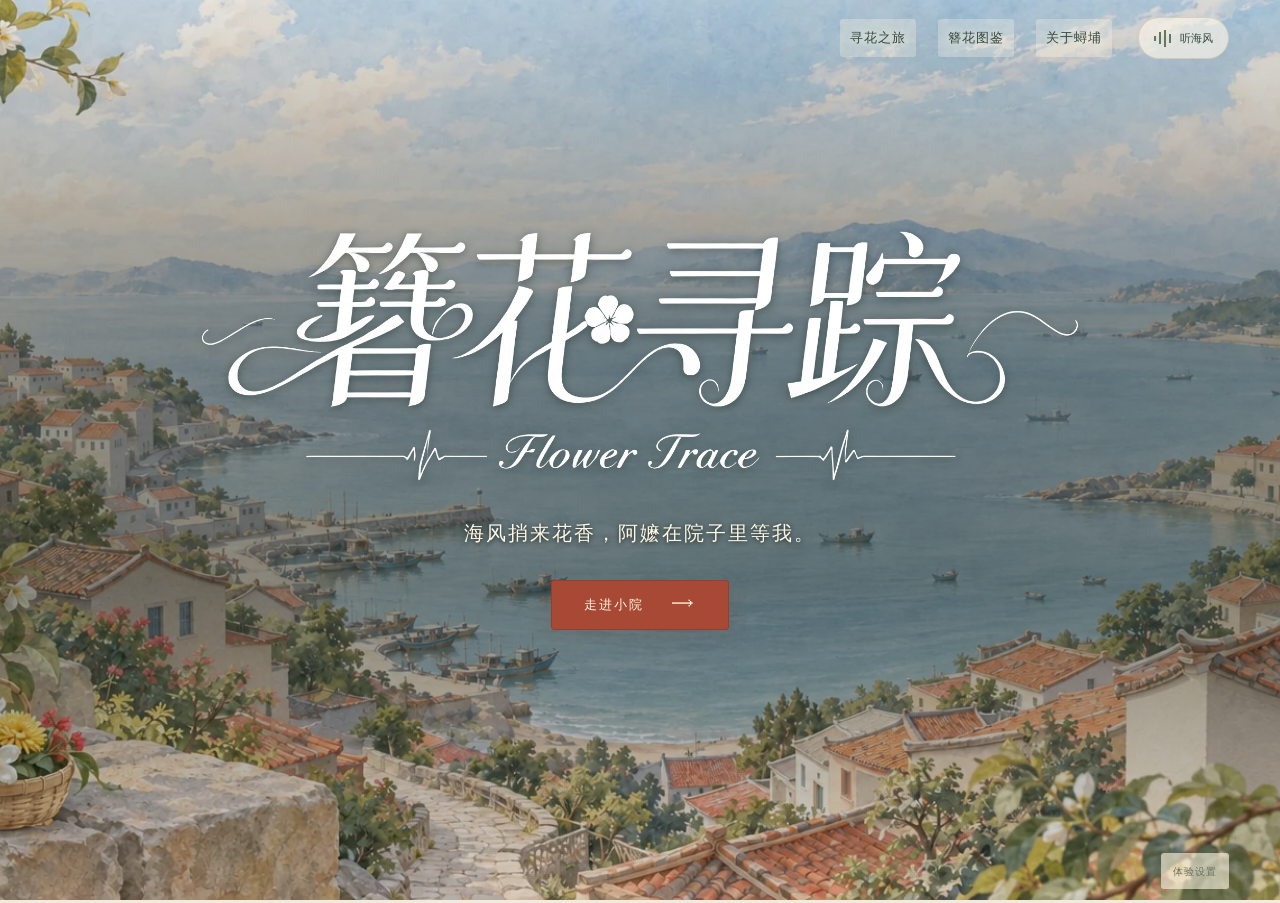
==== index.html @ f1fa6efe "Unify visible character scale across chapter four outfits and dialogue scenes" ====
<!doctype html>
<html lang="zh-CN">
<head>
  <meta charset="utf-8">
  <meta name="viewport" content="width=device-width,initial-scale=1,viewport-fit=cover">
  <meta name="theme-color" content="#f3ecdd">
  <meta name="description" content="跟着蟳埔阿嬷，赴一场从采花、盘髻到簪花成妆的民俗之约。四章轻交互体验，收藏头顶上的花园。">
  <title>簪花寻踪 · 一簪花开，一程山海</title>
  <link rel="icon" href="data:,">
  <!-- web-entry:start -->
  <link rel="preload" as="image" href="assets/cover-harbor-v2.webp" fetchpriority="high">
  <link rel="preload" as="image" href="assets/art/title-flower-trace.webp" fetchpriority="high">
  <link rel="stylesheet" href="assets/site-535dbf9c616b.css">
  <script defer src="assets/site-ee3bfe7198f6.js"></script>
  <!-- web-entry:end -->
</head>
<body>
  <a class="skip-link" href="#main">跳到体验内容</a>
  <div class="landscape" aria-hidden="true"></div>
  <div class="paper-grain" aria-hidden="true"></div>
  <header class="site-header">
    <button class="brand" data-action="home" aria-label="簪花寻踪首页"><span class="brand-seal">簪<br>花</span><span>簪花寻踪<small>FLOWERS OF XUNPU</small></span></button>
    <nav aria-label="主要导航">
      <button data-action="chapters" data-nav="chapters">寻花之旅</button>
      <button data-action="gallery" data-nav="gallery">簪花图鉴</button>
      <button data-action="about" data-nav="about">关于蟳埔</button>
    </nav>
    <button class="sound-button" data-action="sound" aria-pressed="false" title="开启海风环境音"><span class="sound-bars" aria-hidden="true"><i></i><i></i><i></i><i></i></span><span class="sound-label">听海风</span></button>
  </header>
  <main id="main" tabindex="-1"></main>
  <footer class="site-footer"><button data-action="settings" aria-label="体验设置与插画素材">体验设置</button></footer>
  <dialog id="modal" aria-labelledby="modal-title"></dialog>
  <div id="toast" class="toast" role="status" aria-live="polite"></div>
  <noscript>请开启浏览器 JavaScript，即可开始簪花之旅。</noscript>
</body>
</html>
---- assets/site-535dbf9c616b.css ----
@charset "UTF-8";
:root{--ink:#35473e;--muted:#727768;--red:#a84936;--red-dark:#863d2e;--paper:#f6f0e3;--line:#bdb49a80;--green:#67775e;--serif:"STKaiti","KaiTi","Noto Serif CJK SC","Songti SC","SimSun",serif;--sans:"Microsoft YaHei","PingFang SC",sans-serif}
*{box-sizing:border-box}html{min-width:320px;background:#f1ebdd}body{margin:0;color:var(--ink);font-family:var(--sans);font-size:14px;line-height:1.7;min-height:100dvh;display:flex;flex-direction:column}button,a,input{ -webkit-tap-highlight-color:transparent}button{font:inherit;color:inherit;border:0;cursor:pointer;background:none}button:disabled{cursor:not-allowed}button:focus-visible,a:focus-visible,input:focus-visible{outline:3px solid var(--red);outline-offset:5px}button{transition:background .2s,color .2s,transform .2s,box-shadow .2s}button:active:not(:disabled){transform:translateY(1px)}a{color:var(--red)}h1,h2,h3,p{margin:0}h1,h2,h3{font-family:var(--serif);font-weight:500}img{max-width:100%;display:block}small{font-size:11px}.landscape{position:fixed;inset:0;z-index:-3;background:none center/cover no-repeat;transition:background-image .45s}.landscape:after{content:"";position:absolute;inset:0;background:linear-gradient(90deg,#f6f0e3ec 0%,#f6f0e3c9 32%,#f6f0e359 65%,#f6f0e313),linear-gradient(0deg,#f1ebddd9,transparent 30%,transparent 75%,#f6f0e3a8)}.paper-grain{position:fixed;inset:0;z-index:20;pointer-events:none;opacity:.09;background-image:url("data:image/svg+xml,%3Csvg viewBox='0 0 180 180' xmlns='http://www.w3.org/2000/svg'%3E%3Cfilter id='n'%3E%3CfeTurbulence type='fractalNoise' baseFrequency='.85' numOctaves='3' stitchTiles='stitch'/%3E%3C/filter%3E%3Cpath fill='%238f785d' filter='url(%23n)' opacity='.3' d='M0 0h180v180H0z'/%3E%3C/svg%3E")}.site-header{display:flex;align-items:center;justify-content:space-between;margin:0 5%;height:98px;flex:none;border-bottom:1px solid #a59c7c55;gap:22px}.brand{display:flex;gap:13px;align-items:center;font:24px var(--serif);text-align:left;letter-spacing:3px;white-space:nowrap}.brand-seal{display:grid;place-content:center;width:36px;height:46px;font:18px/1.1 var(--serif);letter-spacing:0;background:var(--red);color:#fcf0d4;border:1px solid #8b4734;outline:1px solid #a8493680;outline-offset:3px;border-radius:3px}.brand small{display:block;font:8px var(--sans);letter-spacing:2.5px;margin-top:7px}.site-header nav{display:flex;gap:34px;margin-left:auto;margin-right:40px}.site-header nav button{font-size:13px;letter-spacing:2px;padding:12px 0;position:relative}.site-header nav button:after{content:"";position:absolute;height:2px;background:var(--red);left:30%;right:30%;bottom:3px;transform:scaleX(0);transition:.2s}.site-header nav button:hover,.site-header nav button.active{color:var(--red)}.site-header nav button.active:after{transform:scaleX(1)}.sound-button{display:flex;align-items:center;gap:9px;border:1px solid var(--line);border-radius:30px;padding:9px 15px;font-size:11px;background:#fbf8ec66;white-space:nowrap;min-height:42px}.sound-bars{display:flex;align-items:center;gap:3px;height:18px}.sound-bars i{height:5px;width:2px;background:var(--green)}.sound-bars i:nth-child(2){height:12px}.sound-bars i:nth-child(3){height:17px}.sound-bars i:nth-child(4){height:9px}[aria-pressed=true] .sound-bars i{animation:wave 1s ease-in-out infinite alternate}[aria-pressed=true] .sound-bars i:nth-child(2){animation-delay:-.4s}@keyframes wave{to{height:3px}}#main{flex:1;width:90%;max-width:1440px;margin:0 auto;outline:none}.site-footer{margin:0 5%;padding:20px 0;display:flex;justify-content:space-between;gap:16px;color:#69705e;font-size:10px;letter-spacing:2px;border-top:1px solid #a59c7c55}.site-footer i{display:inline-block;width:3px;height:3px;background:#9c7650;border-radius:50%;margin:0 10px;vertical-align:middle}.site-footer button{font-size:10px;padding:0;letter-spacing:1px}.eyebrow{font-size:10px;letter-spacing:4px;font-weight:500;color:var(--red);display:flex;align-items:center;gap:12px}.eyebrow:before{content:"";height:1px;width:26px;background:var(--red)}.primary{display:inline-flex;align-items:center;justify-content:center;gap:28px;background:var(--red);color:#fff5df;min-height:50px;padding:13px 26px;border:1px solid #8e4132;box-shadow:0 6px 20px #793b2420;font-size:13px;letter-spacing:2px;border-radius:3px}.primary:hover{background:var(--red-dark);box-shadow:0 8px 22px #793b2436;transform:translateY(-2px)}.primary:disabled{background:#c8beac;border-color:#c8beac;box-shadow:none}.secondary{border:1px solid #9d9d8470;padding:11px 20px;min-height:46px;border-radius:3px;background:#f9f5e6a8;font-size:12px;letter-spacing:1px}.secondary:hover{background:#fff9e9}.text-button{font-size:12px;padding:10px 3px;border-bottom:1px solid #7f866956;letter-spacing:1px}.arrow{font-family:serif;font-size:22px;line-height:1}.fade-in{animation:arrive .5s ease both}@keyframes arrive{from{opacity:0;transform:translateY(10px)}to{opacity:1;transform:translateY(0)}}.home{min-height:calc(100dvh - 164px);display:flex;flex-direction:column;justify-content:center}.home-hero{position:relative;display:grid;grid-template-columns:1fr 1fr;align-items:center;min-height:475px;padding:48px 2% 32px}.hero-copy{position:relative;z-index:1}.hero-title{font-family:var(--serif);font-size:clamp(64px,7.2vw,112px);line-height:1.3;letter-spacing:.08em;margin:18px 0 12px;white-space:nowrap;color:#35463d;text-shadow:0 3px 20px #fbf5e0;position:relative}.title-seal{font:12px/1.4 var(--serif);writing-mode:vertical-rl;letter-spacing:3px;display:inline-flex;border:1px solid var(--red);color:var(--red);padding:6px 3px;position:absolute;margin-left:8px;top:13px;text-shadow:none;transform:rotate(6deg)}.hero-subtitle{font:24px var(--serif);letter-spacing:4px;margin-bottom:22px}.hero-description{font-size:13px;line-height:2.1;color:#616b5c;letter-spacing:1px}.hero-actions{display:flex;align-items:center;gap:28px;margin-top:30px}.experience-note{font-size:10px;color:#85836e;margin-top:15px;letter-spacing:2px}.hero-art{position:relative;min-height:390px;display:flex;align-items:center;justify-content:center;isolation:isolate}.landscape-window{width:330px;height:360px;border-radius:48% 48% 3px 3px;background:url('./scene-1.webp') 82% 52%/auto 100%;border:8px solid #faf5e899;outline:1px solid #9f987b83;box-shadow:0 18px 48px #4c593028;position:relative;transform:rotate(2deg)}.landscape-window:after{content:"";position:absolute;inset:8px;border:1px solid #fff9e895;border-radius:48% 48% 0 0;pointer-events:none}.hero-poem{position:absolute;right:9px;top:45px;writing-mode:vertical-rl;font:19px/2.2 var(--serif);letter-spacing:7px;color:#5c624e;text-shadow:0 0 12px #fbf4df}.hero-caption{position:absolute;bottom:0;left:calc(50% - 140px);padding:15px 24px;background:#faf4e6e8;box-shadow:0 4px 20px #53633c17;transform:rotate(-3deg);border:1px solid #cfc4aa;font:16px var(--serif);letter-spacing:4px}.hero-caption small{display:block;font:9px var(--sans);letter-spacing:3px;margin-top:9px;color:#92846d}.grandma-home{height:370px;object-fit:contain;position:absolute;inset:auto 0 0;width:100%}.home-bottom{padding:16px 2% 30px}.section-kicker{display:flex;justify-content:space-between;align-items:center;margin-bottom:16px;font-size:10px;letter-spacing:2px;color:#76806b}.section-kicker b{font-weight:400;font-family:var(--serif);font-size:16px;color:var(--ink)}.home-chapters{display:grid;grid-template-columns:repeat(4,1fr);border-top:1px solid #aea48b65;border-bottom:1px solid #aea48b65;background:#f9f4e66b}.mini-chapter{display:flex;align-items:center;text-align:left;gap:15px;padding:17px 18px;border-right:1px solid #aea48b65;min-width:0}.mini-chapter:last-child{border-right:0}.mini-chapter:hover{background:#fcf8ebe0}.mini-chapter .chapter-num{font:italic 23px Georgia;color:#aa8b61}.mini-chapter h3{font-size:18px;letter-spacing:2px}.mini-chapter small{font-size:10px;color:#80836e;display:block;margin-top:3px}.mini-chapter .mini-arrow{margin-left:auto;color:#a99475}.intro-line{color:var(--muted);font-size:12px;letter-spacing:1px;margin-top:14px}.page-heading{padding:36px 0 27px;display:flex;justify-content:space-between;align-items:flex-end;gap:20px}.page-heading h1{font-size:38px;letter-spacing:5px;margin-top:7px}.page-heading .meta{font-size:11px;color:#7a7b68;text-align:right}.chapter-grid{display:grid;grid-template-columns:repeat(4,1fr);gap:22px;margin:12px 0 35px}.chapter-card{text-align:left;padding:0;background:#faf6eae8;border:1px solid #c1b4998c;box-shadow:0 10px 40px #6c63471a;border-radius:4px;overflow:hidden;position:relative;display:flex;flex-direction:column}.chapter-card:hover:not(:disabled){transform:translateY(-5px);box-shadow:0 14px 40px #6c634733}.chapter-cover{height:220px;overflow:hidden;position:relative}.chapter-cover img{width:100%;height:100%;object-fit:cover;transition:transform .5s}.chapter-card:hover img{transform:scale(1.045)}.chapter-card:disabled{opacity:.75}.chapter-card:disabled img{filter:saturate(.45)}.chapter-cover .chapter-badge{position:absolute;top:14px;left:14px;background:#faf4e5e8;padding:6px 9px;writing-mode:vertical-rl;font:14px var(--serif);letter-spacing:4px}.chapter-status{position:absolute;bottom:12px;right:12px;font-size:10px;letter-spacing:1px;padding:4px 10px;background:#faf6e4eb;border-radius:20px;color:var(--green)}.chapter-card-body{padding:21px;display:flex;flex-direction:column;flex:1}.chapter-card-body .index{font:italic 12px Georgia;color:#b48b61;letter-spacing:2px}.chapter-card-body h2{font-size:25px;margin:6px 0 10px;letter-spacing:3px}.chapter-card-body p{font-size:11px;line-height:1.9;color:var(--muted);margin-bottom:18px}.chapter-card-body footer{font-size:10px;border-top:1px solid var(--line);padding-top:13px;display:flex;justify-content:space-between;align-items:center;margin-top:auto}.quiet-note{background:#f5efdfc4;border-left:2px solid #ac9370;padding:13px 20px;font-size:12px;color:#797969;margin:16px 0 32px;line-height:1.9}.game-heading{display:flex;align-items:center;justify-content:space-between;gap:20px;padding:22px 0 19px}.chapter-heading{display:flex;align-items:center;gap:18px}.chapter-heading .ordinal{font:italic 36px Georgia;color:#a8936d;border-right:1px solid var(--line);padding-right:20px}.chapter-heading h1{font-size:30px;letter-spacing:4px}.chapter-heading p{font-size:10px;color:var(--muted);margin-top:2px;letter-spacing:2px}.step-nav{display:flex;gap:6px}.step-nav button{width:33px;height:33px;border-radius:50%;border:1px solid #ab9d7b70;font:14px Georgia}.step-nav button.current{background:var(--red);color:var(--paper);border-color:var(--red)}.step-nav button.done{background:#e1e5d5}.step-nav button:disabled{opacity:.5}.game-layout{display:grid;grid-template-columns:minmax(0,1fr) 202px;gap:20px;align-items:start}.play-panel{background:#fcf7e9ed;border:1px solid #c8bba070;border-radius:6px;padding:22px 26px 20px;box-shadow:0 10px 45px #4d513a0d;min-width:0}.board-top{display:flex;justify-content:space-between;gap:16px;align-items:center;margin-bottom:18px}.board-top h2{font-size:19px;letter-spacing:2px}.board-top p{font-size:10px;color:#8e8b79;margin-top:5px}.progress-count{font-family:Georgia;color:var(--red);font-size:24px;white-space:nowrap}.progress-count small{font:12px var(--sans);color:#92907b}.progress-track{height:3px;background:#d7d1bc80;overflow:hidden;border-radius:3px;margin-bottom:23px}.progress-track i{display:block;background:#849475;height:100%;transition:width .3s}.match-grid{display:grid;grid-template-columns:repeat(4,1fr);gap:13px}.drop-card{min-height:184px;display:flex;flex-direction:column;align-items:center;justify-content:center;gap:8px;border:1px dashed #bcb299;background:#f1ebd98c;border-radius:3px;transition:.2s;position:relative;padding:14px 8px}.drop-card h3{font-size:20px;letter-spacing:3px}.drop-card p{font-size:10px;color:var(--muted)}.drop-card .drop-label{font-size:9px;letter-spacing:1px;color:#9b9680;border-top:1px solid #c2b79755;padding-top:9px;margin-top:2px}.drop-card .meaning{font:15px var(--serif);color:#9b6c4e;letter-spacing:2px}.drop-card .specimen-code{font:10px Georgia;color:#a59a7d;letter-spacing:2px}.drop-card.filled{border-style:solid;background:#e9eedce0;border-color:#98a17b}.drop-card.filled:after{content:"✓";position:absolute;top:5px;right:10px;color:#708365;font-size:14px}.drop-card.filled .drop-label{color:#697b5b}.drop-card img{height:58px;object-fit:contain}.drop-target.drop-hover,.drop-target.target-selected:hover{background:#eee4ce;box-shadow:0 0 0 2px #a8493660;border-color:var(--red)}.tray-label{display:flex;justify-content:space-between;gap:10px;font-size:10px;color:#89846f;letter-spacing:1px;margin:22px 0 11px}.flower-tray{display:grid;grid-template-columns:repeat(4,1fr);gap:13px}.draggable{touch-action:none;user-select:none;-webkit-user-select:none;cursor:grab}.specimen{min-height:104px;display:flex;flex-direction:column;align-items:center;justify-content:center;background:#fffcef;border:1px solid #c8bc9f;border-radius:3px;position:relative;box-shadow:0 4px 10px #7c725312;padding:9px}.specimen:before{content:"";width:22px;height:3px;background:#c2b38f66;position:absolute;left:calc(50% - 11px);top:-2px}.specimen .specimen-name{font:20px var(--serif);letter-spacing:4px}.specimen small{font-size:9px;color:#948b75;margin-top:5px;letter-spacing:1px}.specimen img{height:65px;object-fit:contain;pointer-events:none}.specimen:hover{background:#fffef6;transform:translateY(-3px);box-shadow:0 8px 18px #7c725326}.draggable.selected{outline:2px solid var(--red);outline-offset:3px}.specimen.used{opacity:.36;box-shadow:none;border-style:dashed}.specimen.used:after{content:"已入花笺";font-size:10px}.specimen.used .specimen-name{font-size:16px}.asset-note{font-size:9px;color:#98917c;line-height:1.6;text-align:center;letter-spacing:1px;margin-top:12px}.bag{background:#f4efdfeb;border:1px solid #c4b69a8c;border-radius:6px;padding:22px 14px}.bag-heading{display:flex;justify-content:space-between;align-items:center;gap:6px;margin-bottom:7px}.bag-heading h2{font:20px var(--serif);letter-spacing:3px}.bag-heading span{font:12px Georgia;color:#9c8865}.bag>p{font-size:9px;color:#96907e;letter-spacing:1px;margin-bottom:20px}.bag-list{display:flex;flex-direction:column;gap:13px}.bag-item{width:100%;min-height:96px;border:1px solid #c9bca15e;border-radius:4px;display:flex;flex-direction:column;align-items:center;justify-content:center;gap:2px;position:relative;background:#fffbec7a;padding:10px 5px}.bag-item:not(:disabled):hover{background:#fff9e7;border-color:#ad9a71}.bag-item:disabled{border-style:dashed;color:#a39c87;background:#ebe5d744}.bag-item .item-name{font:16px var(--serif);letter-spacing:2px}.bag-item .item-category{font-size:9px;color:#a6916d;letter-spacing:2px}.bag-item small{font-size:9px;opacity:.8}.bag-item img{height:55px;max-width:100px;object-fit:contain;pointer-events:none}.bag-item .placed-mark{position:absolute;right:7px;top:5px;font-size:10px;color:var(--green)}.bag-note{font-size:9px!important;text-align:center;margin-top:16px!important;margin-bottom:0!important}.grandma-dialogue{display:flex;align-items:center;gap:18px;padding:20px 23px;margin:19px 0 25px;background:#f9f2e0f2;border:1px solid #c4b39494;border-radius:5px;box-shadow:0 6px 24px #6f62450b;position:relative}.grandma-dialogue .speaker{font:17px var(--serif);letter-spacing:3px;flex:none;width:66px;color:var(--red);display:flex;flex-direction:column;align-items:center;gap:4px}.speaker small{font:8px var(--sans);letter-spacing:1px;color:#a0957b}.speaker img{height:62px;width:62px;object-fit:contain}.dialogue-content{flex:1;font:17px/1.85 var(--serif);letter-spacing:1px;min-height:53px}.dialogue-label{font:9px var(--sans);letter-spacing:2px;color:#a89779;margin-bottom:5px}.dialogue-next{white-space:nowrap}.game-bottom{display:flex;align-items:center;gap:20px;font-size:10px;justify-content:space-between;color:#8f8a76;padding-bottom:10px}.game-bottom button{font-size:10px;text-decoration:underline;text-underline-offset:4px;min-height:32px}.steps{display:flex;gap:10px;align-items:center;margin:10px 0 24px}.step-chip{flex:1;padding:9px 8px;font-size:11px;background:#ede7d8;text-align:center;color:#98917e;border:1px solid transparent;border-radius:3px}.step-chip.active{color:var(--red);background:#f3e5d3;border-color:#c4a283}.step-chip.complete{background:#e5ead8;color:#68775b}.hair-stage{display:flex;gap:25px;align-items:center;justify-content:center;padding:3px 0 12px}.tool-tray{display:flex;flex-direction:column;gap:13px;width:150px}.tool-tray .specimen{min-height:75px}.styling-target{height:290px;width:280px;max-width:100%;position:relative;border:1px dashed #b8ad91;border-radius:46% 46% 4px 4px;display:flex;align-items:center;justify-content:center;flex-direction:column;background:linear-gradient(#f3eddb,#ebe4d2);text-align:center;overflow:hidden}.styling-target img{height:100%;width:100%;object-fit:contain}.styling-target .stage-caption{position:absolute;bottom:10px;left:10px;right:10px;padding:7px;background:#faf6e8e8;font-size:10px;letter-spacing:1px;color:#79745e}.placeholder-copy{color:#9b9077;display:flex;flex-direction:column;gap:10px;padding:20px}.placeholder-copy strong{font:23px var(--serif);letter-spacing:5px;color:#8c8068;font-weight:400}.placeholder-copy span{font-size:10px;letter-spacing:2px}.placeholder-copy small{font-size:9px}.ring-layout{display:flex;align-items:center;justify-content:space-evenly;gap:20px;padding:0 0 5px}.wreath-board{width:310px;height:310px;flex:none;position:relative;border-radius:50%;border:1px solid #b8aa8650;background:#ece7d86b}.wreath-board:before{content:"";position:absolute;inset:56px;border:1px dashed #b6a782;border-radius:50%;pointer-events:none}.ring-center{position:absolute;inset:105px 72px;display:flex;align-items:center;justify-content:center;flex-direction:column;gap:5px;pointer-events:none}.ring-center h3{font-size:20px;letter-spacing:4px}.ring-center small{font-size:8px;color:#9d9279;letter-spacing:2px}.ring-slot{position:absolute;width:77px;height:68px;transform:translate(-50%,-50%);background:#faf5e6;border:1px dashed #bcb18e;border-radius:9px;font:18px var(--serif);color:#a79572;display:flex;align-items:center;justify-content:center;flex-direction:column;padding:4px}.ring-slot small{font:9px var(--sans);margin-top:2px}.ring-slot.filled{background:#ece9d0;border-style:solid;border-color:#a39f72}.ring-slot img{height:60px;object-fit:contain}.segment-tray{display:grid;grid-template-columns:repeat(2,1fr);width:195px;gap:13px}.segment-tray .specimen{min-height:82px}.segment-tray .specimen-name{font-size:18px;letter-spacing:1px}.segment-tray img{height:43px}.dressing-area{display:grid;grid-template-columns:1fr 230px;align-items:center;gap:20px;min-height:365px}.portrait-stage{position:relative;width:290px;height:360px;max-width:100%;margin:auto;background:#ece6d54d;border:1px solid #bbae9259;border-radius:46% 46% 3px 3px;overflow:visible}.portrait-stage .base-portrait{position:absolute;inset:0;width:100%;height:100%;object-fit:contain}.portrait-stage .placeholder-copy{position:absolute;inset:45% 0 4%;text-align:center;justify-content:center}.head-slot{position:absolute;transform:translate(-50%,-50%);width:73px;height:63px;border:1px dashed #a99674;border-radius:4px;background:#faf4e4d9;display:flex;align-items:center;justify-content:center;flex-direction:column;font-size:10px;z-index:2;box-shadow:0 3px 13px #8b795211}.head-slot strong{font:15px var(--serif);font-weight:400;letter-spacing:1px}.head-slot small{font-size:8px;color:#9e8d6f}.head-slot.filled{background:#e5e9d6e6;border-style:solid;color:#627350}.head-slot img{max-height:75px;max-width:95px;object-fit:contain}.head-slot.jasmine{left:32%;top:23.4%}.head-slot.wreath{left:50%;top:10%;z-index:1}.head-slot.fishbone{left:73%;top:23%}.portrait-stage.has-art .head-slot.filled{border:0;background:transparent;box-shadow:none}.portrait-stage.has-art .head-slot.filled.wreath{width:200px;height:120px;top:20%}.portrait-stage.has-art .head-slot.filled.wreath img{max-width:200px;max-height:120px}.dressing-notes h3{font-size:19px;letter-spacing:3px;margin-bottom:12px}.dressing-notes p{font-size:11px;color:#86816d;line-height:2;margin-bottom:18px}.placement-guide{display:flex;flex-direction:column;gap:12px}.placement-guide div{display:flex;align-items:center;gap:10px;font-size:11px}.placement-guide b{font:12px Georgia;color:#a88c68;border:1px solid #b7ab8970;padding:2px 6px}.placement-guide .done{color:#71815d}.album-grid{display:grid;grid-template-columns:repeat(3,1fr);gap:24px;margin:7px 0 30px}.album-card{background:#fbf6e9e8;border:1px solid #c6b89d89;border-radius:4px;overflow:hidden}.album-art{height:180px;display:flex;align-items:center;justify-content:center;background:#e7e0cd88;border-bottom:1px solid #c6b89d55;position:relative}.album-art img{height:145px;max-width:80%;object-fit:contain}.album-art .art-title{font:35px var(--serif);letter-spacing:8px;writing-mode:vertical-rl;color:#7a8163}.album-art small{position:absolute;bottom:13px;font-size:9px;letter-spacing:2px;color:#92856d}.album-card-body{padding:25px}.album-card h2{font-size:25px;letter-spacing:3px;margin:6px 0 15px}.album-card p{font-size:12px;color:#7e7d69;line-height:2}.album-card .meta{color:var(--red);font-size:9px;letter-spacing:3px}.album-card.locked{opacity:.67}.gallery-banner{padding:20px 25px;background:#e4e8d3df;border:1px solid #a8b18b;display:flex;align-items:center;justify-content:space-between;gap:20px;margin-bottom:28px}.gallery-banner h3{font-size:23px;letter-spacing:3px}.gallery-banner p{font-size:11px;color:var(--muted);margin-top:6px}.about-layout{display:grid;grid-template-columns:1fr 1fr;gap:50px;align-items:center;margin:20px 0 48px}.about-photo{width:100%;height:430px;object-fit:cover;border-radius:46% 46% 3px 3px;border:8px solid #fff8e88a;outline:1px solid #baaa8e80}.about-copy h2{font-size:37px;line-height:1.5;letter-spacing:5px;margin:12px 0 24px}.about-copy p{font-size:12px;line-height:2.3;color:#737760;margin-bottom:17px}.about-copy .cultural-note{font-size:10px;color:#8a856f;border-top:1px solid var(--line);padding-top:16px}.ending{padding:40px 0;display:grid;grid-template-columns:1fr 1fr;gap:55px;align-items:center}.postcard{aspect-ratio:4/5;max-height:540px;background:#f8f1df;border:10px solid #fff8e9;outline:1px solid #b8a17b;box-shadow:0 15px 50px #735e3126;transform:rotate(-2deg);position:relative;overflow:hidden}.postcard>img{width:100%;height:100%;object-fit:cover}.postcard-overlay{position:absolute;inset:0;background:linear-gradient(#fff4d839,transparent 25%,#fff4e079 75%,#f9ecdde8);display:flex;flex-direction:column;justify-content:space-between;padding:30px}.postcard-overlay h2{font-size:29px;letter-spacing:7px;writing-mode:vertical-rl;line-height:1.6}.postcard-overlay footer{font:15px var(--serif);letter-spacing:4px}.postcard-overlay small{font:8px var(--sans);letter-spacing:3px;display:block;margin-top:12px}.postcard .finished-portrait{position:absolute;inset:15% 5% 13%;width:90%;height:72%;object-fit:contain}.ending-copy h1{font-size:46px;line-height:1.5;letter-spacing:6px;margin:12px 0 20px}.ending-copy>p{font:17px/2.1 var(--serif);letter-spacing:2px;color:#6e735d;margin-bottom:27px}.ending-actions{display:flex;gap:12px;flex-wrap:wrap}.ending-copy .export-note{font-size:10px;color:#8c8168;margin-top:17px;line-height:1.9;letter-spacing:0}.ending-copy .text-button{margin-top:22px}.toast{position:fixed;bottom:26px;left:50%;transform:translate(-50%,15px);opacity:0;pointer-events:none;z-index:100;background:#36473ff2;color:#faf1dc;border:1px solid #6b7c61;border-radius:4px;padding:13px 24px;max-width:90%;font-size:12px;box-shadow:0 8px 30px #26352833;transition:.25s;text-align:center}.toast.visible{opacity:1;transform:translate(-50%,0)}dialog{border:1px solid #b7a788;border-radius:5px;background:#f8f0df;color:var(--ink);max-width:530px;width:calc(100% - 36px);max-height:86dvh;padding:34px;box-shadow:0 15px 100px #2c332843}dialog::backdrop{background:#2c3a32a0;backdrop-filter:blur(4px)}.modal-close{position:absolute;right:14px;top:9px;font:27px serif;min-width:36px;min-height:36px;color:#81755c}dialog h2{font-size:29px;letter-spacing:4px;margin-bottom:17px}dialog p{font-size:12px;line-height:2;color:#7b7864;margin:12px 0}dialog .item-preview{height:150px;display:flex;align-items:center;justify-content:center}dialog .item-preview img{height:140px;object-fit:contain}dialog .item-preview strong{font:39px var(--serif);letter-spacing:8px;font-weight:400}dialog .modal-meta{font-size:9px;letter-spacing:3px;color:var(--red)}dialog .modal-actions{margin-top:23px;display:flex;gap:12px;flex-wrap:wrap}.setting-row{padding:15px 0;border-bottom:1px solid var(--line);display:flex;gap:12px;justify-content:space-between;align-items:center}.setting-row h3{font-size:17px;letter-spacing:2px}.setting-row p{font-size:10px;margin:5px 0 0}.setting-row button{flex:none}.setting-danger{font-size:11px;color:var(--red);padding:9px 0}.import-list{font-size:10px;max-height:160px;overflow:auto;padding:0 0 0 20px;color:#887b62;line-height:2}.drag-ghost{position:fixed;z-index:200;pointer-events:none;opacity:.94;transform:translate(-50%,-50%) rotate(-5deg);box-shadow:0 15px 30px #74624230!important;min-height:80px!important;background:#fff9e8!important;width:120px!important;border:1px solid #b29a77!important;border-radius:4px;display:flex;align-items:center;justify-content:center;flex-direction:column;padding:12px;gap:5px}.drag-ghost img{height:68px;object-fit:contain}.drag-ghost small{font-size:9px}.drag-origin{opacity:.35}.shake{animation:gentle .35s ease}@keyframes gentle{25%{transform:translateX(-3px)}75%{transform:translateX(3px)}}.skip-link{position:fixed;top:-60px;left:20px;z-index:250;padding:12px;background:var(--paper)}.skip-link:focus{top:5px}.success-ribbon{display:flex;justify-content:space-between;align-items:center;gap:16px;background:#e4e9d4;border:1px solid #a8b18b;border-radius:3px;padding:13px 17px;margin-top:20px}.success-ribbon p{font:17px var(--serif);letter-spacing:2px}.success-ribbon small{font-size:9px;color:#7f886a}.success-ribbon .primary{min-height:40px;font-size:11px;padding:9px 17px;gap:17px}.read-aloud{font-size:11px;letter-spacing:1px}.speech-note{font-size:9px!important;color:#a3967d!important}.art-load-warning{font-size:9px;color:var(--red)}
@media(min-width:1600px){.home-hero{min-height:560px}.hero-art{min-height:470px}.landscape-window{width:400px;height:440px}.home-bottom{padding-bottom:48px}}
@media(max-width:1100px){.site-header{height:85px}.home-hero{grid-template-columns:1.2fr 1fr;padding-left:0;padding-right:0}.hero-title{font-size:70px}.hero-poem{right:-12px;font-size:15px}.landscape-window{width:265px;height:320px}.hero-art{min-height:370px}.mini-chapter{padding:16px 12px;gap:10px}.mini-chapter h3{font-size:16px}.chapter-grid{gap:14px}.chapter-cover{height:180px}.chapter-card-body{padding:16px}.chapter-card-body h2{font-size:23px}.game-layout{grid-template-columns:minmax(0,1fr) 164px;gap:15px}.play-panel{padding:20px}.match-grid,.flower-tray{gap:9px}.drop-card h3{font-size:18px}.drop-card p{font-size:9px}.drop-card .meaning{font-size:13px}.dressing-area{grid-template-columns:1fr 175px;gap:12px}.portrait-stage{width:265px;height:328px}.head-slot{width:65px}.ring-layout{gap:10px}.wreath-board{width:280px;height:280px}.ring-center{inset:90px 65px}.segment-tray{width:170px;gap:10px}.ring-slot{width:68px;height:62px}.album-card-body{padding:20px}.about-layout{gap:28px}.ending{gap:35px}}
@media(max-width:760px){.site-header{height:78px;margin:0 5%;gap:12px;flex-wrap:wrap}.brand{font-size:20px;gap:11px}.brand small{font-size:6px;letter-spacing:2px}.brand-seal{width:28px;height:37px;font-size:15px}.site-header nav{gap:17px;margin:0 0 0 auto}.site-header nav button{font-size:11px;letter-spacing:1px}.sound-button{padding:8px 10px}.sound-label{display:none}.hero-title{font-size:68px}.hero-subtitle{font-size:21px}.home-hero{min-height:420px;grid-template-columns:1.25fr .75fr;padding-top:35px}.hero-description{font-size:11px}.landscape-window{width:200px;height:280px}.hero-caption{font-size:13px;left:5%;bottom:20px;padding:13px;letter-spacing:2px}.hero-art{min-height:330px}.hero-poem{display:none}.title-seal{font-size:9px}.hero-actions{gap:17px}.hero-actions .primary{padding:12px 22px;gap:20px}.hero-actions .text-button{font-size:11px}.home-chapters{grid-template-columns:repeat(2,1fr)}.mini-chapter:nth-child(2){border-right:0}.mini-chapter:nth-child(-n+2){border-bottom:1px solid #aea48b65}.chapter-grid{grid-template-columns:repeat(2,1fr);gap:18px}.chapter-cover{height:190px}.page-heading h1{font-size:32px}.page-heading{padding-top:28px}.chapter-card-body h2{font-size:25px}.game-layout{display:flex;flex-direction:column;gap:16px}.play-panel{width:100%}.bag{width:100%;padding:15px 17px}.bag-heading{margin-bottom:5px}.bag-heading h2{font-size:18px}.bag>p{margin-bottom:12px}.bag-list{flex-direction:row;gap:12px}.bag-item{min-height:83px}.bag-note{display:none}.bag-item .item-name{font-size:15px}.bag-item img{height:40px}.game-heading{padding-top:22px}.chapter-heading h1{font-size:26px}.chapter-heading .ordinal{font-size:30px;padding-right:15px}.chapter-heading{gap:15px}.step-nav button{width:28px;height:28px;font-size:12px}.grandma-dialogue{padding:17px;gap:15px;margin-top:17px;align-items:flex-start}.dialogue-content{font-size:16px}.grandma-dialogue .speaker{width:50px;font-size:16px;letter-spacing:1px}.speaker small{font-size:7px}.speaker img{width:50px;height:50px}.match-grid{gap:11px}.drop-card{min-height:170px}.ring-layout{gap:25px}.segment-tray{width:190px}.wreath-board{width:290px;height:290px}.dressing-area{grid-template-columns:1fr 220px}.album-grid{grid-template-columns:1fr;gap:18px}.album-card{display:grid;grid-template-columns:140px 1fr}.album-art{height:100%;border-bottom:0;border-right:1px solid #c6b89d55}.album-art .art-title{font-size:29px}.album-art img{max-width:115px;height:130px}.album-card h2{font-size:23px}.album-card p{font-size:11px}.album-card-body{padding:20px}.about-layout{grid-template-columns:1fr 1.2fr;gap:25px}.about-photo{height:350px}.about-copy h2{font-size:28px}.ending{gap:25px}.ending-copy h1{font-size:34px;letter-spacing:3px}.ending-copy>p{font-size:15px;letter-spacing:1px}.postcard-overlay{padding:20px}.postcard-overlay h2{font-size:23px}.site-footer{font-size:9px;letter-spacing:1px}.site-footer>span:nth-child(2){display:none}.quiet-note{font-size:11px}}
@media(max-width:520px){.site-header{height:auto;min-height:106px;gap:4px;padding:17px 0 8px}.site-header .brand{order:0}.sound-button{margin-left:auto;order:1}.site-header nav{order:2;width:100%;justify-content:center;margin:6px 0 0;gap:35px}.site-header nav button{padding:7px 0;font-size:11px}.home-hero{display:block;padding:32px 0 0;min-height:0}.hero-title{font-size:clamp(55px,15vw,76px);letter-spacing:4px;margin:16px 0 12px}.title-seal{top:7px;font-size:9px;padding:4px 2px;margin-left:4px}.eyebrow{font-size:9px;letter-spacing:3px}.hero-subtitle{font-size:20px;letter-spacing:3px;margin-bottom:15px}.hero-description{font-size:11px}.hero-art{min-height:0;height:175px;position:relative;justify-content:flex-end;margin-top:-4px;pointer-events:none}.landscape-window{width:130px;height:168px;margin-right:28px;transform:rotate(5deg);border-width:5px}.hero-caption{bottom:12px;left:auto;right:105px;padding:11px 15px;font-size:12px;letter-spacing:2px}.hero-caption small{font-size:7px;letter-spacing:2px}.grandma-home{height:165px}.hero-actions{margin-top:24px}.hero-actions .primary{min-height:46px;padding:10px 24px;gap:24px;font-size:12px}.experience-note{font-size:9px;margin-top:11px;letter-spacing:1px}.home-bottom{padding:17px 0 25px}.section-kicker{font-size:8px;letter-spacing:1px;margin-bottom:13px}.section-kicker b{font-size:15px}.mini-chapter{padding:14px 11px;gap:11px}.mini-chapter h3{font-size:16px;letter-spacing:1px}.mini-chapter small{font-size:9px}.mini-chapter .chapter-num{font-size:20px}.site-footer{padding:17px 0;font-size:8px}.site-footer button{font-size:9px}.page-heading{padding:27px 0 16px;align-items:start}.page-heading h1{font-size:30px;letter-spacing:3px}.intro-line{font-size:11px;line-height:1.9;margin-top:10px}.page-heading .meta{font-size:9px;min-width:55px;margin-top:30px}.chapter-grid{gap:13px;margin-top:10px}.chapter-cover{height:150px}.chapter-card-body{padding:14px}.chapter-card-body h2{font-size:22px;letter-spacing:2px}.chapter-card-body p{font-size:10px;margin-bottom:13px}.chapter-card-body footer{font-size:9px}.chapter-badge{font-size:12px!important}.chapter-status{font-size:8px;right:7px;bottom:8px;padding:3px 7px}.quiet-note{padding:12px 15px;font-size:10px}.game-heading{gap:10px}.chapter-heading .ordinal{font-size:27px;padding-right:12px}.chapter-heading{gap:12px}.chapter-heading h1{font-size:23px;letter-spacing:2px}.chapter-heading p{font-size:8px;letter-spacing:1px}.step-nav{gap:4px}.step-nav button{width:25px;height:25px;font-size:11px}.play-panel{padding:17px 14px}.board-top{gap:10px;margin-bottom:13px}.board-top h2{font-size:17px;letter-spacing:1px}.board-top p{font-size:9px;line-height:1.8;max-width:230px}.progress-count{font-size:21px}.progress-track{margin-bottom:17px}.match-grid{grid-template-columns:repeat(2,1fr);gap:10px}.drop-card{min-height:132px;gap:4px;padding:10px 5px}.drop-card h3{font-size:19px}.drop-card p{font-size:9px}.drop-card .drop-label{padding-top:5px;font-size:8px}.drop-card img{height:45px}.drop-card .meaning{font-size:13px}.flower-tray{grid-template-columns:repeat(4,1fr);gap:7px}.specimen{min-height:78px;padding:7px 4px}.specimen .specimen-name{font-size:16px;letter-spacing:1px}.specimen small{font-size:8px;letter-spacing:0}.specimen.used .specimen-name{font-size:13px}.specimen.used:after{font-size:8px}.specimen img{height:40px}.tray-label{font-size:9px;letter-spacing:0;margin-top:18px}.bag{padding:13px}.bag-list{gap:9px}.bag-item{min-height:78px;padding:9px 3px}.bag-item .item-name{font-size:14px;letter-spacing:1px}.bag-item small{font-size:8px}.bag>p{font-size:9px}.grandma-dialogue{padding:15px 12px;gap:12px}.dialogue-content{font-size:15px;letter-spacing:.5px}.dialogue-label{font-size:8px}.grandma-dialogue .speaker{font-size:14px;width:43px}.speaker small{font-size:6px}.speaker img{height:43px;width:43px}.game-bottom{gap:12px;font-size:8px}.game-bottom button{font-size:9px}.steps{gap:6px;margin:6px 0 16px}.step-chip{font-size:9px;padding:8px 3px}.hair-stage{gap:14px}.tool-tray{width:95px;flex:none;gap:11px}.tool-tray .specimen{min-height:65px}.tool-tray .specimen .specimen-name{font-size:17px}.styling-target{height:260px}.placeholder-copy{padding:15px 10px}.placeholder-copy strong{font-size:20px;letter-spacing:3px}.placeholder-copy span{font-size:9px;letter-spacing:1px}.placeholder-copy small{font-size:8px}.styling-target .stage-caption{font-size:9px;padding:6px}.ring-layout{flex-direction:column;gap:17px}.wreath-board{width:270px;height:270px}.ring-center{inset:86px 59px}.ring-slot{width:66px;height:58px;font-size:17px}.ring-slot small{font-size:8px}.segment-tray{width:100%;grid-template-columns:repeat(3,1fr);gap:10px}.segment-tray .specimen{min-height:65px}.segment-tray .specimen-name{font-size:16px}.segment-tray img{height:35px}.dressing-area{display:flex;flex-direction:column;gap:17px;min-height:0}.portrait-stage{width:250px;height:310px}.dressing-notes{width:100%}.dressing-notes h3{font-size:16px;margin-bottom:7px}.dressing-notes p{font-size:10px;margin-bottom:10px}.placement-guide{flex-direction:row;gap:8px;justify-content:space-between}.placement-guide div{font-size:9px;gap:5px}.placement-guide b{font-size:10px;padding:0 4px}.asset-note{font-size:8px}.head-slot{width:67px;height:57px}.head-slot strong{font-size:14px}.success-ribbon{padding:11px;gap:10px}.success-ribbon p{font-size:15px;letter-spacing:1px}.success-ribbon small{font-size:8px}.success-ribbon .primary{font-size:10px;letter-spacing:1px;padding:8px 13px;gap:12px;white-space:nowrap}.album-card{grid-template-columns:90px 1fr}.album-art .art-title{font-size:24px;letter-spacing:6px}.album-art img{max-width:76px}.album-art small{font-size:7px;letter-spacing:0}.album-card-body{padding:17px}.album-card h2{font-size:21px;margin:5px 0 9px}.album-card p{font-size:10px}.album-card .meta{font-size:8px;letter-spacing:1px}.gallery-banner{padding:16px;gap:12px}.gallery-banner h3{font-size:19px;letter-spacing:2px}.gallery-banner p{font-size:9px}.gallery-banner .secondary{font-size:10px;padding:8px 12px;white-space:nowrap;min-height:40px}.about-layout{display:flex;flex-direction:column;margin:8px 0 30px;gap:28px}.about-photo{height:250px;border-radius:40% 40% 3px 3px}.about-copy h2{font-size:30px;margin-bottom:19px}.about-copy p{font-size:11px}.ending{display:flex;flex-direction:column;padding:30px 0;gap:34px}.postcard{width:80%;max-height:420px}.ending-copy{width:100%}.ending-copy h1{font-size:37px;letter-spacing:4px}.ending-copy>p{font-size:16px}.ending-copy .export-note{font-size:9px}.ending-actions .primary{font-size:12px}.ending-actions .secondary{font-size:11px}.toast{font-size:11px;padding:12px 18px;width:max-content;max-width:90%;bottom:18px}dialog{padding:28px 23px}dialog h2{font-size:26px}dialog p{font-size:11px}.setting-row{gap:10px}.setting-row h3{font-size:15px}.setting-row .secondary{font-size:10px;padding:9px 12px}.setting-row p{font-size:9px}.landscape:after{background:linear-gradient(90deg,#f6f0e3f0,#f6f0e3a0),linear-gradient(0deg,#f1ebdddb,transparent)}}
@media(prefers-reduced-motion:reduce){*,*:before,*:after{animation:none!important;transition:none!important;scroll-behavior:auto!important}}
.head-slot{width:48px;height:52px}.head-slot small{font-size:9px}.head-slot:active:not(:disabled),.ring-slot:active:not(:disabled){transform:translate(-50%,-50%) translateY(1px)}
.portrait-stage.has-art .head-slot.filled{width:var(--item-w);height:var(--item-h);padding:0}.portrait-stage.has-art .head-slot.filled img{width:100%;height:100%;max-width:none;max-height:none;object-fit:contain}.portrait-stage.has-art .head-slot.filled.wreath{width:var(--item-w);height:var(--item-h)}.portrait-stage.has-art .head-slot.filled.wreath img{max-width:none;max-height:none}
.postcard .finished-portrait{position:absolute;inset:auto;left:12%;top:21%;width:76%;height:auto;aspect-ratio:500 / 620}.portrait-composition{position:relative;width:100%;height:100%}.portrait-composition>.base-portrait{width:100%;height:100%;object-fit:contain}
.skip-link:focus:not(:focus-visible){top:-60px}.bag-stories{font-size:10px;min-height:44px;width:100%;text-decoration:underline;text-underline-offset:4px;margin-top:6px}.portrait-stage{height:auto;aspect-ratio:500 / 620}.head-slot strong{white-space:nowrap}
@media(max-width:520px){.portrait-stage{width:270px;height:auto;aspect-ratio:500 / 620}.game-heading{flex-wrap:wrap}.step-nav{width:100%;justify-content:flex-end;gap:9px;margin-top:2px}.step-nav button{width:44px;height:44px;font-size:13px}.site-header nav button{min-height:40px}.game-bottom button{min-height:44px}.grandma-dialogue .speaker{min-width:43px}.bag-stories{margin-top:5px}}


/* 场景优先：背景常驻，剧情与操作只占局部。 */
.landscape:after{background:linear-gradient(180deg,#faf2df28,transparent 23%,transparent 75%,#f7eddb24)}
.paper-grain{opacity:.035}.site-header{height:76px;border:0;margin:0 4%;gap:14px}.brand{font-size:20px}.brand small{display:none}.brand-seal{width:27px;height:35px;font-size:14px}.site-header nav{gap:22px;margin-right:12px}.site-header nav button{letter-spacing:1px;text-shadow:0 1px 9px #fff7df;background:#fff8e34d;border-radius:3px;padding:8px 10px}.sound-button{background:#fff7eaa6}.site-footer{border:0;justify-content:flex-end;padding:7px 0 14px;margin:0 4%}.site-footer button{background:#fff8e59c;padding:7px 12px;min-height:36px;border-radius:3px}#main{width:92%;max-width:1600px}body[data-page=home] .brand{visibility:hidden}body[data-page=home] .site-header nav{margin-left:auto}.quiet-home{min-height:calc(100dvh - 130px);position:relative;display:flex;justify-content:flex-end;align-items:flex-start;padding:11vh 8% 0 0}.home-title{max-width:650px;text-align:left;text-shadow:0 2px 18px #fff8e8}.home-title h1{font-size:clamp(65px,7vw,108px);letter-spacing:10px;line-height:1.3}.home-title>p{font-family:var(--serif);font-size:20px;letter-spacing:2px;margin:22px 0 35px}.home-title>.text-button{display:block;margin-top:14px}.home-title .primary{min-width:178px}.scene-label{display:flex;justify-content:space-between;align-items:center;gap:20px;padding:9px 0;color:#35463b;text-shadow:0 2px 9px #fff7e9}.scene-label>span{font:20px var(--serif);letter-spacing:2px}.scene-label h1{font-size:28px;letter-spacing:4px}.scene-label small{font-size:11px;letter-spacing:2px;display:block;margin-bottom:2px}.scene-label>.text-button,.scene-label>.secondary{background:#fff7e4bc}.story-screen{min-height:calc(100dvh - 140px);display:flex;flex-direction:column;position:relative}.story-dialogue{margin:auto auto 22px;width:min(850px,90%);background:#fff8e9ef;border:1px solid #c5b79a80;border-radius:4px;padding:20px 30px 17px;box-shadow:0 8px 25px #55462612}.story-meta{display:flex;justify-content:space-between;align-items:center;font-size:11px;letter-spacing:2px;color:var(--red);margin-bottom:11px}.story-meta span:last-child{font:11px Georgia;color:#9b8d73}.story-dialogue>p{font:21px/1.85 var(--serif);letter-spacing:1px;min-height:77px}.story-controls{display:flex;justify-content:space-between;align-items:center;margin-top:16px;gap:18px}.story-controls .primary{min-height:42px;font-size:12px;padding:9px 18px}.story-controls .text-button:disabled{opacity:.3}.story-grandma{position:absolute;height:50vh;max-width:40%;object-fit:contain;bottom:205px;left:5%}.scene-play{min-height:calc(100dvh - 140px);display:flex;flex-direction:column}.scene-workspace{position:relative;flex:1;min-height:370px;display:flex;justify-content:flex-end;align-items:center;padding:10px 2% 20px}.scene-dialogue{align-self:center;display:flex;align-items:center;gap:20px;width:min(890px,96%);margin:0 auto 8px;background:#fff8e9e8;padding:13px 20px;border:1px solid #c3b59a80;border-radius:4px;min-height:66px}.scene-dialogue p{font:17px/1.7 var(--serif);letter-spacing:.7px;flex:1}.speaker-toggle{color:var(--red);white-space:nowrap;font-family:var(--serif);font-size:17px;min-height:44px}.hint-button{font-size:11px;white-space:nowrap;min-height:44px}.scene-dialogue.collapsed{width:auto;min-height:44px;padding:0 15px}.scene-foot{display:flex;gap:22px;justify-content:center;margin-bottom:4px}.scene-foot button{font-size:10px;min-height:35px;padding:3px 8px;background:#fff8e375;border-radius:3px}.scene-instruction{position:absolute;right:4%;top:13%;font:18px var(--serif);letter-spacing:2px;padding:10px 16px;background:#fff7eaa8}.garden{position:relative;min-height:390px;width:100%;height:48vh}.flower-hotspot{position:absolute;background:#fff8e9e8;border:1px solid #bdaa83;border-radius:4px;padding:12px 18px;box-shadow:0 4px 16px #5a4a2121;font:18px var(--serif);letter-spacing:2px;min-height:48px;transition:transform .25s,background .25s}.flower-hotspot:hover{transform:translateY(-4px);background:#fffced}.flower-hotspot.picked{background:#e8e9d2d9;color:#6c7954;border-color:#98a075}.flower-hotspot img{height:60px;object-fit:contain;margin:auto auto 7px}.spot-0{left:17%;top:13%}.spot-1{left:5%;top:50%}.spot-2{left:38%;top:36%}.spot-3{left:65%;top:68%}.gathered-note{position:absolute;bottom:3%;left:4%;background:#fff8e8de;border-left:2px solid #a8794c;padding:11px 19px;font:19px var(--serif);letter-spacing:2px}.gathered-note>span{font:13px Georgia;margin-left:19px;color:#9a7856}.gathered-note>small{display:block;font:10px var(--sans);letter-spacing:1px;margin-top:8px}.flower-closeup{height:160px;object-fit:contain;margin:10px auto}.bag-drawer{position:absolute;right:0;top:0;width:215px;z-index:6;box-shadow:0 10px 40px #3943343b}.bag-drawer .bag{background:#f9f2e2f7}.craft-panel{width:440px;max-width:100%;background:#fff8e6e8;border:1px solid #c7b7959c;border-radius:4px;padding:23px;box-shadow:0 9px 27px #54422917}.craft-heading{display:flex;align-items:center;justify-content:space-between;gap:10px;margin-bottom:13px}.craft-heading h2,.craft-panel>h2{font-size:23px;letter-spacing:3px}.craft-heading small{font:13px Georgia;color:#9b8260}.missing-art{font-size:10px;color:#91816a;margin:8px 0 18px}.hair-craft{text-align:center}.hair-craft .craft-heading{text-align:left}.hair-portrait{max-height:180px;object-fit:contain;margin:0 auto 12px}.comb-surface{touch-action:none;user-select:none;display:flex;flex-direction:column;gap:10px;align-items:center;justify-content:center;height:205px;border-top:1px solid #c4b38f70;border-bottom:1px solid #c4b38f70;margin:15px 0 18px;background:linear-gradient(0deg,#e7dec545,transparent);cursor:ns-resize}.comb-surface>span{font:18px var(--serif)}.comb-surface>strong{font:52px Georgia;color:#b09a77;font-weight:400}.comb-surface>small{font-size:11px;color:#92836a}.comb-surface img{max-height:70px;object-fit:contain}.twist-copy{min-height:220px;display:flex;flex-direction:column;align-items:center;justify-content:center;font:20px var(--serif);letter-spacing:2px;gap:20px}.twist-copy img{height:90px;object-fit:contain}.pin-source{width:150px;min-height:82px;margin:25px auto}.pin-target{display:block;width:100%;border:1px dashed #ab9771;border-radius:4px;min-height:95px;font:19px var(--serif);background:#f1e8d29c}.hair-complete{font:20px/1.9 var(--serif);padding:55px 20px}.craft-tip{font-size:11px;color:#8a7c65;line-height:1.9;margin-bottom:15px}.wreath-craft .wreath-board{width:275px;height:275px;margin:0 auto 16px;background:transparent;border-color:#b8aa8640}.wreath-craft .ring-slot{width:66px;height:61px;letter-spacing:1px}.wreath-craft .ring-slot img{width:100%;height:100%;object-fit:contain}.wreath-craft .ring-center{inset:90px 55px}.wreath-craft .ring-center h3{font-size:18px;letter-spacing:2px}.palette{display:flex;gap:10px;margin-bottom:18px}.palette .specimen{flex:1;min-height:58px;font:16px var(--serif)}.palette .specimen img{height:42px}.wreath-craft>.primary{width:100%;font-size:12px;letter-spacing:1px}.dressing-craft{width:500px;padding:20px}.dressing-craft>h2{font-size:21px;margin-bottom:13px}.dressing-craft .dressing-area{display:grid;grid-template-columns:1fr 132px;gap:12px;min-height:0}.dressing-craft .portrait-stage{width:265px;max-width:100%;background:#efe6d440;border-color:#bbae9245}.dressing-craft .bag{width:auto;background:transparent;border:none;padding:0}.dressing-craft .bag>p,.dressing-craft .bag-note,.dressing-craft .bag-heading{display:none}.dressing-craft .bag-list{flex-direction:column;gap:9px}.dressing-craft .bag-item{min-height:79px;background:#fffbedab}.dressing-craft .bag-item .item-category{display:none}.dressing-craft .bag-item .item-name{font-size:14px;letter-spacing:1px}.dressing-craft .bag-item small{font-size:8px}.dressing-craft .bag-item img{height:37px}.dressing-craft .portrait-stage .placeholder-copy{inset:43% 0 8%;padding:8px}.dressing-craft .placeholder-copy strong{font-size:20px}.dressing-craft .placeholder-copy small{font-size:8px}.chapter-finish{display:flex;align-items:center;justify-content:center;gap:18px;align-self:center;background:#fff8e6ed;border:1px solid #b4a686;padding:10px 15px;margin:0 0 15px;max-width:100%;border-radius:3px}.chapter-finish>span{font-size:11px;color:#7e795f}.chapter-finish .primary{font-size:12px;min-height:42px;padding:9px 17px;gap:8px;letter-spacing:1px}.quiet-ending{min-height:calc(100dvh - 140px);display:flex;align-items:flex-end;justify-content:flex-end;padding:30px 3% 40px;position:relative}.ending-note{width:min(525px,100%);padding:25px 30px;background:#fff4e4e0;border:1px solid #d0b9957a;position:relative;z-index:1}.ending-note>small{font-size:10px;letter-spacing:2px;color:#966f50}.ending-note h1{font-size:35px;letter-spacing:3px;margin:13px 0 20px}.ending-note p{font:19px/1.9 var(--serif);letter-spacing:1px;margin:10px 0}.ending-note .ending-actions{margin:24px 0 12px;gap:18px;align-items:center}.ending-note .export-note{display:block;letter-spacing:0;font-size:10px;line-height:1.8}.ending-note>.text-button{margin-top:12px}.ending-portrait{position:absolute;width:350px;aspect-ratio:500/620;left:12%;bottom:10%}.toast{bottom:20px}.chapter-grid{max-width:1150px;margin-left:auto;margin-right:auto}.page-heading{padding-top:20px}.page-heading h1,.page-heading .intro-line{text-shadow:0 1px 8px #fff7e4}.about-copy{background:#fff8e9e6;padding:22px;border-radius:4px}
@media(max-width:760px){.site-header{height:70px}.site-header nav{gap:4px;margin-right:0}.site-header nav button{font-size:11px;padding:8px 6px}.brand{font-size:17px;gap:9px}.scene-workspace{min-height:380px}.craft-panel{width:375px;padding:19px}.quiet-home{padding:14vh 2% 0}.home-title h1{font-size:76px}.home-title>p{font-size:17px}.story-dialogue{width:96%;padding:19px 23px}.story-dialogue>p{font-size:19px}.dressing-craft{width:470px}.scene-dialogue{gap:12px;padding:10px 16px}.scene-dialogue p{font-size:16px}.scene-label>span{font-size:17px}.quiet-ending{padding:25px 0}.ending-note{width:465px}.ending-portrait{left:0;width:265px}.scene-instruction{font-size:16px;right:1%}.spot-2{left:36%}.spot-3{left:65%}}
@media(max-width:520px){.site-header{min-height:64px;height:64px;flex-wrap:nowrap;padding:0;gap:9px}.site-header nav{order:0;width:auto;margin-left:auto;margin-top:0;gap:1px}.site-header nav button{font-size:10px;letter-spacing:0;padding:6px;min-height:42px}.site-header .brand{font-size:0;gap:0}.brand-seal{font-size:14px}.sound-button{order:1;margin-left:0;min-height:40px;padding:8px 10px}.site-footer{padding:3px 0 9px}.site-footer button{font-size:9px}.quiet-home{min-height:calc(100dvh - 110px);padding:15vh 0 0;justify-content:center}.home-title{width:100%;text-align:center}.home-title h1{font-size:clamp(57px,16vw,78px);letter-spacing:4px}.home-title>p{font-size:15px;letter-spacing:1px;margin:17px 0 27px}.home-title>.text-button{margin:12px auto}.landscape{background-position:42% center}.landscape:after{background:linear-gradient(180deg,#fff2d735,transparent 32%,transparent 70%,#f4e6ce32)}body[data-page=home] .landscape:after{background:linear-gradient(180deg,transparent,#fff3da6b 24%,#fff5e16e 47%,transparent 70%)}.story-screen{min-height:calc(100dvh - 110px)}.scene-label{gap:10px;padding:6px 0}.scene-label>span{font-size:16px;letter-spacing:1px;max-width:72%}.scene-label>.text-button{font-size:10px;min-height:42px;white-space:nowrap}.story-dialogue{width:100%;margin-bottom:13px;padding:17px 19px}.story-dialogue>p{font-size:18px;min-height:99px;line-height:1.8;letter-spacing:.5px}.story-meta{margin-bottom:9px}.story-controls{margin-top:12px}.story-controls .primary{font-size:11px;min-height:44px;letter-spacing:1px}.story-grandma{height:32vh;max-width:60%;bottom:255px;left:0}.scene-play{min-height:calc(100dvh - 110px)}.scene-label h1{font-size:23px;letter-spacing:3px}.scene-label small{font-size:9px}.scene-label .secondary{font-size:10px;min-height:42px;padding:8px 12px}.scene-workspace{min-height:310px;padding:12px 0 20px;justify-content:center}.garden{height:48vh;min-height:370px}.scene-instruction{top:0;right:0;font-size:14px;padding:8px 12px}.flower-hotspot{font-size:16px;padding:11px 13px;letter-spacing:1px}.spot-0{top:17%;left:10%}.spot-1{top:43%;left:2%}.spot-2{top:36%;left:55%}.spot-3{top:66%;left:61%}.gathered-note{left:0;bottom:0;padding:10px 13px;font-size:16px;max-width:95%}.gathered-note small{font-size:9px}.flower-hotspot img{height:40px}.scene-dialogue{width:100%;padding:10px 12px;gap:10px;margin-bottom:5px}.scene-dialogue p{font-size:15px;line-height:1.7;letter-spacing:0}.speaker-toggle{font-size:15px}.hint-button{font-size:9px}.scene-foot{margin-top:2px;margin-bottom:0;gap:20px}.scene-foot button{font-size:9px;min-height:40px}.craft-panel{width:100%;padding:17px;background:#fff8e5df}.craft-heading h2{font-size:21px;letter-spacing:2px}.comb-surface{height:175px}.twist-copy{min-height:175px;font-size:18px}.missing-art{font-size:9px}.wreath-craft .wreath-board{width:260px;height:260px}.wreath-craft .ring-center{inset:84px 50px}.wreath-craft .ring-slot{width:62px;height:56px}.craft-tip{font-size:10px}.palette .specimen{font-size:14px;min-height:51px}.wreath-craft>.primary{min-height:43px;font-size:11px}.dressing-craft .dressing-area{display:flex;flex-direction:column;gap:10px}.dressing-craft .portrait-stage{width:260px}.dressing-craft .bag{width:100%}.dressing-craft .bag-list{flex-direction:row;gap:7px}.dressing-craft .bag-item{min-height:72px}.dressing-craft .bag-stories{margin:3px 0 0;font-size:9px}.dressing-craft>h2{font-size:20px}.chapter-finish{flex-wrap:wrap;gap:7px;padding:10px 12px;width:100%;margin-bottom:13px}.chapter-finish>span{font-size:10px}.chapter-finish .primary{font-size:11px;min-height:42px}.bag-drawer{width:190px}.bag-drawer .bag-list{flex-direction:column}.quiet-ending{min-height:calc(100dvh - 110px);padding:26vh 0 16px}.ending-note{width:100%;padding:21px 20px}.ending-note h1{font-size:29px}.ending-note p{font-size:17px}.ending-note>small{font-size:9px}.ending-note .ending-actions{gap:13px;margin-top:20px}.ending-note .primary{font-size:11px;letter-spacing:1px}.ending-note .text-button{font-size:10px}.ending-portrait{width:200px;left:calc(50% - 100px);top:0;bottom:auto}.about-copy{padding:18px}.about-photo{height:210px}.scene-label .secondary{white-space:nowrap}}
@media(prefers-reduced-motion:reduce){.flower-hotspot{transition:none}}

/* 梳妆以整片场景为操作面，仅在文字和按钮下留浅色底。 */
.story-meta>span:last-child{margin-left:auto}
.chapter-2 .scene-workspace{justify-content:center}
.hair-craft{width:min(960px,100%);padding:22px 28px;background:transparent;border:0;box-shadow:none}
.hair-craft .craft-heading{margin-bottom:0;padding:12px 18px;background:#fff8e9de;border-radius:4px}
.hair-craft .missing-art{display:table;margin:8px auto;background:#fff8e9db;padding:5px 10px;border-radius:3px}
.hair-stage{display:block;position:relative;min-height:350px;padding:0}
.hair-portrait{position:absolute;inset:0;width:100%;height:100%;max-height:none;object-fit:contain;margin:0;pointer-events:none}
.hair-actions{position:relative;z-index:1}
.hair-craft .comb-surface{height:clamp(310px,44vh,480px);margin:14px 0 18px;background:#fff7df18;border:1px solid #fff9e67a;border-radius:4px;gap:20px}
.hair-craft .comb-surface>span,.hair-craft .comb-surface>small,.hair-craft .twist-copy>p{background:#fff8e9e8;padding:8px 16px;border-radius:3px}
.hair-craft .comb-surface>strong{color:#59482f;text-shadow:0 1px 8px #fff8e9}
.hair-craft .secondary{background:#fff8e9ef}
.hair-craft .twist-copy{min-height:clamp(310px,44vh,480px)}
.hair-craft .hair-complete{min-height:310px;display:flex;align-items:center;justify-content:center;background:#fff8e9ab}
.hair-craft .pin-target{min-height:220px;background:#fff8e959}
.has-portrait .comb-surface{justify-content:space-between;padding:15px 0}
.has-portrait .comb-surface>strong{display:none}
.has-portrait .comb-surface img{position:absolute;right:8%;top:36%}
@media(max-width:760px){.hair-craft{width:100%;padding:15px 0}.hair-craft .craft-heading{padding:12px 15px}}
@media(max-width:520px){.hair-craft .comb-surface{height:clamp(300px,43dvh,410px)}.hair-craft .twist-copy{min-height:300px}.hair-craft .comb-surface>span{font-size:17px}.hair-craft .hair-complete{min-height:300px;padding:35px 15px}.hair-stage{min-height:350px}}

/* 用户插画就位：人物占据操作中心，工具与文案退到边缘。 */
.hair-stage.has-portrait{margin-top:12px}
.has-portrait .hair-portrait{height:calc(100% - 70px);width:100%;mask-image:linear-gradient(#000 92%,transparent);-webkit-mask-image:linear-gradient(#000 92%,transparent)}
.has-portrait .comb-surface{background:transparent;border-color:#fff9e64d}
.has-portrait .comb-surface>span{align-self:flex-start;margin-left:15px;font-size:15px}
.has-portrait .comb-surface>small{align-self:flex-end;margin-right:15px}
.has-portrait .comb-surface img{right:12%;top:30%;max-height:95px;max-width:110px}
.has-portrait .twist-copy{align-items:flex-start;justify-content:flex-end;padding:20px 10px}
.has-portrait .twist-copy>p{font-size:16px;max-width:230px}
.has-portrait .twist-copy img{height:75px;margin-left:30px}
.has-portrait .pin-source{margin:0 0 25px;width:140px;min-height:110px}
.has-portrait .pin-source img{height:90px;max-height:90px}
.has-portrait .pin-target{width:180px;min-height:64px;margin:0 0 0 auto;padding:12px;font-size:15px;background:#fff8e9e6}
.has-portrait:has(.pin-target){min-height:430px}
.has-portrait:has(.pin-target) .hair-actions{min-height:430px;display:flex;align-items:center;justify-content:space-between}
.chapter-4 .scene-workspace{justify-content:center}
.dressing-craft{width:750px;background:transparent;box-shadow:none;border:0}
.dressing-craft>h2{display:table;margin:0 auto 18px;background:#fff8e9de;padding:10px 20px;border-radius:3px}
.dressing-craft .dressing-area{grid-template-columns:minmax(0,480px) 150px;align-items:center;justify-content:center;gap:35px}
.dressing-craft .portrait-stage{width:100%;border:0;background:transparent;border-radius:0;overflow:visible}
.dressing-craft .bag-item{min-height:110px;padding:8px 5px;background:#fff8e9d9}
.dressing-craft .bag-item img{height:54px;max-width:100px;margin:0 auto}
.dressing-craft .bag-stories{background:#fff8e9c9;border-radius:3px}
.head-slot.filled{background:transparent!important;border:0!important;box-shadow:none!important}
.head-slot.filled.wreath{z-index:2}.head-slot.filled.fishbone,.head-slot.filled.jasmine{z-index:3}
.head-slot:not(.filled){z-index:4}
.dressing-craft .base-portrait{mask-image:linear-gradient(#000 94%,transparent);-webkit-mask-image:linear-gradient(#000 94%,transparent)}
.wreath-craft .ring-slot.filled{background:transparent;border-color:transparent;overflow:visible}
.wreath-craft .ring-slot.filled img{width:115%;height:115%;max-width:none}
.ending-portrait{width:min(470px,38vw);left:3%;bottom:8%;mask-image:linear-gradient(#000 90%,transparent);-webkit-mask-image:linear-gradient(#000 90%,transparent)}
.story-grandma{mask-image:linear-gradient(#000 89%,transparent);-webkit-mask-image:linear-gradient(#000 89%,transparent)}
/* 独立镜子是交互容器；场景背景保持原图与原来的显示方式。 */
.chapter-2 .scene-workspace{padding:8px 0 15px;min-height:0}
.mirror-experience{width:100%;display:flex;flex-direction:column;align-items:center;gap:12px}
.mirror-stage{position:relative;width:min(540px,100%);aspect-ratio:1/1.12;isolation:isolate}
.mirror-reflection{position:absolute;left:10%;top:2%;width:80%;height:88%;overflow:hidden;border:12px solid #98764e;border-radius:48% 48% 44% 44% / 36% 36% 50% 50%;background:linear-gradient(135deg,#d9dfd6,#eee9d5 42%,#b9c8c0);box-shadow:0 0 0 2px #5f4731,0 0 0 5px #c8ad76,0 0 0 7px #795a3a,8px 14px 32px #342b284a,inset 0 0 16px #544d4059}
.mirror-reflection .hair-portrait{position:absolute;inset:auto;width:116%;max-width:none;height:106%;max-height:none;left:-8%;bottom:-8%;margin:0;object-fit:cover;object-position:center top;filter:sepia(.1) saturate(.88);transform:scaleX(-1)}
.mirror-glass{position:absolute;inset:0;pointer-events:none;background:linear-gradient(115deg,#fffcec29,transparent 37%,transparent 65%,#ebf1e61a);box-shadow:inset 0 0 15px #4c4b3840}
.mirror-gesture.comb-surface{position:absolute;inset:0;width:100%;height:100%;margin:0;border:0;background:transparent;cursor:grab;border-radius:0}
.mirror-gesture .gesture-comb{display:none;position:absolute;width:86px;height:70px;object-fit:contain;max-height:none;left:var(--comb-x,50%);top:var(--comb-y,30%);transform:translate(-30%,-40%);pointer-events:none}
.mirror-gesture.combing{cursor:none}.mirror-gesture.combing .gesture-comb{display:block}
.mirror-progress{position:absolute;left:50%;bottom:0;transform:translateX(-50%);display:flex;align-items:center;gap:15px;white-space:nowrap;font:17px var(--serif);letter-spacing:2px;color:#4e4937;background:#fff6e4dc;padding:8px 15px;border-radius:3px}
.mirror-progress>span{font:12px Georgia;letter-spacing:1px;color:#8c7254}
.mirror-tools{position:absolute;right:-80px;top:60%;display:flex;justify-content:center}
.mirror-tool{display:flex;flex-direction:column;align-items:center;justify-content:center;background:transparent;border:0;box-shadow:none;min-height:100px;padding:0;gap:4px;font:15px var(--serif);letter-spacing:2px}
.mirror-tool img{width:120px;height:95px;object-fit:contain;filter:drop-shadow(2px 4px 2px #3d29183b)}
.mirror-tool span{background:#fff4d9e6;padding:6px 11px;border-radius:3px;white-space:nowrap}
.mirror-tool:hover img{transform:translateY(-3px)}
.mirror-tools .mirror-tool.specimen{background:transparent;border:0;box-shadow:none;border-radius:0;padding:0;overflow:visible}
.mirror-pin.pin-target{position:absolute;top:12%;left:59%;width:54px;min-height:54px;font-size:13px;background:#fff5d9b3;border:1px dashed #998464;border-radius:50%;padding:4px}
.mirror-direction{font:15px var(--serif);letter-spacing:2px;color:#4e4937;background:#fff6e4dc;padding:7px 13px;border-radius:3px}
.portrait-ornament{display:flex;align-items:center;justify-content:center}.portrait-ornament>img{width:100%;height:100%;object-fit:contain}
.wreath-composition{display:inline-block;position:relative;width:100%;aspect-ratio:640/360;max-width:100%}.wreath-composition>img{position:absolute;width:31.25%!important;height:45.5556%!important;max-width:none!important;max-height:none!important;object-fit:contain;margin:0!important}
.bag-item>.wreath-composition{width:100px;height:auto!important}.album-art>.wreath-composition{width:85%}.head-slot>.wreath-composition,.portrait-ornament>.wreath-composition{width:100%;height:auto!important}
@media(min-width:761px){.mirror-stage{width:min(520px,calc((100dvh - 310px)/1.12));min-width:350px}}
@media(max-width:760px){.mirror-tools{right:-20px;top:71%}.mirror-tool img{width:100px;height:80px}}
@media(max-width:520px){.mirror-stage{width:100%;aspect-ratio:1/1.3}.mirror-reflection{left:7%;top:2%;width:86%;height:78%;border-width:8px}.mirror-progress{bottom:0;font-size:14px;padding:7px 12px;gap:10px}.mirror-tool img{width:67px;height:55px}.mirror-tool{font-size:12px;min-height:75px;gap:0}.mirror-tools{right:0;top:67%}.mirror-tool span{padding:5px 8px}.mirror-direction{font-size:13px;padding:6px 9px;letter-spacing:1px}.mirror-reflection .mirror-pin{left:57%;width:44px;min-height:44px;font-size:12px}.mirror-gesture .gesture-comb{width:65px;height:55px}}
@media(max-width:360px){.ending-note h1{font-size:25px;letter-spacing:1px}}
@media(max-width:760px){.dressing-craft{width:100%;padding:10px 0}.dressing-craft .dressing-area{gap:12px;grid-template-columns:minmax(0,1fr) 120px}.dressing-craft .bag-item{min-height:96px}.ending-portrait{width:260px;left:0}}
@media(max-width:520px){.has-portrait .comb-surface>span{font-size:13px;margin-left:0;padding:5px 8px}.has-portrait .comb-surface img{right:1%;max-width:65px;max-height:65px}.has-portrait .twist-copy{padding:6px 0;align-items:flex-end}.has-portrait .twist-copy>p{font-size:13px;padding:6px 10px}.has-portrait .twist-copy img{height:52px}.has-portrait .pin-source{width:90px;min-height:86px;font-size:12px}.has-portrait .pin-source img{height:60px;max-height:60px}.has-portrait .pin-target{width:100px;font-size:13px;min-height:70px}.has-portrait:has(.pin-target),.has-portrait:has(.pin-target) .hair-actions{min-height:360px}.dressing-craft .dressing-area{gap:10px}.dressing-craft .portrait-stage{width:min(340px,100%)}.dressing-craft .bag-item{min-height:104px}.dressing-craft .bag-item img{height:45px}.dressing-craft>h2{font-size:18px;padding:9px 13px}.quiet-ending:has(.ending-portrait){padding-top:0;flex-direction:column;align-items:center;justify-content:flex-end}.ending-portrait{position:relative;width:240px;left:auto;top:auto;bottom:auto;margin-bottom:-10px}.ending-note{z-index:2}}


/* 四关新框架：素材用图片，待补素材以文字留位。 */
.scene-workspace{justify-content:center;min-width:0}
button:focus-visible{outline:3px solid #985c3d;outline-offset:4px}
.asset-status{font:12px/1.6 var(--sans);color:#735d44}
.gathering{width:min(920px,100%);display:flex;flex-direction:column;align-items:center;gap:20px;padding:15px 0}
.flower-groups{display:grid;grid-template-columns:repeat(4,minmax(0,1fr));gap:24px;width:100%}
.flower-clump{background:transparent;border:0;display:flex;flex-direction:column;align-items:center;gap:6px;min-width:0;padding:12px 3px}
.flower-clump img{height:150px;width:100%;object-fit:contain;filter:drop-shadow(0 7px 6px #45342430);transition:transform .2s}
.flower-clump:hover img{transform:translateY(-6px)}
.flower-clump>span{font:19px var(--serif);background:#fff8e9e8;padding:8px 17px;border-radius:3px;letter-spacing:2px}
.basket-area{position:relative;width:min(410px,100%);min-height:150px;text-align:center;padding:22px 14px 10px;display:flex;flex-direction:column;justify-content:flex-end}
.basket-art{position:absolute;inset:0;height:100%;width:100%;object-fit:contain;pointer-events:none}
.basket-flowers{position:relative;display:flex;justify-content:center;min-height:63px;gap:5px}
.basket-flowers>span{width:70px;font:11px var(--serif)}.basket-flowers img{width:100%;height:58px;object-fit:contain}.basket-flowers small{background:#fff8e8c9;padding:2px}
.basket-area>p,.basket-area>.asset-status{z-index:1;position:relative;background:#fff8e9eb;padding:6px 12px;align-self:center}
.basket-area>p{font:17px var(--serif);margin-top:6px}.basket-area>p span{font:12px var(--sans);margin-left:12px}
.picked-flight{position:fixed;z-index:80;pointer-events:none;display:flex;align-items:center;justify-content:center}.picked-flight img{max-width:100%;height:100%;object-fit:contain}
.hair-workflow{width:min(840px,100%);display:grid;grid-template-columns:minmax(0,520px) 135px;justify-content:center;gap:16px 24px}
.hair-mirror{position:relative;width:100%;aspect-ratio:4/5;max-height:620px;min-width:0;isolation:isolate}
.mirror-scene{width:100%;height:100%;object-fit:contain}.mirror-wait{position:absolute;inset:0;display:flex;flex-direction:column;justify-content:center;align-items:center;gap:8px;background:#fff8e36b;border:1px dashed #7564477a;border-radius:3px;color:#4e483b}
.mirror-wait p{font:23px var(--serif);letter-spacing:2px}.mirror-wait small{font-size:12px}
.hair-targets{position:absolute;inset:0;pointer-events:none}
.hair-drop{position:absolute;min-height:44px;min-width:72px;padding:9px;font:14px var(--serif);border:1px dashed #8d704d;background:#fff8e5e8;pointer-events:auto;border-radius:3px}
.hair-drop:disabled{opacity:.45;pointer-events:none}.area-length{left:64%;top:46%}.area-bun{left:38%;top:11%}.area-root{left:19%;top:24%}.area-pin{left:66%;top:22%}
.hair-source{position:absolute;left:15%;top:53%;min-height:58px;min-width:75px;background:#fff8e8df;padding:10px;border:1px solid #bba885;display:flex;flex-direction:column;align-items:center}
.hair-source img{height:90px;width:65px;object-fit:contain}.hair-source:disabled{visibility:hidden}
.hair-props{display:flex;flex-direction:column;justify-content:center;gap:20px}.prop{display:flex;flex-direction:column;align-items:center;gap:7px;padding:8px;min-height:90px;background:#fff8e9d9;border:1px solid #b8a58670;border-radius:3px;font:17px var(--serif)}
.prop img{width:105px;height:72px;object-fit:contain}.prop:disabled{opacity:.35}.step-instruction{grid-column:1/-1;justify-self:center;background:#fff8e9e6;padding:8px 18px;font:16px var(--serif)}
.draggable{touch-action:none;user-select:none}.drop-target.target-selected{outline:2px dashed #977447;outline-offset:3px}.drop-target.drop-hover{outline:3px solid #687648;background-color:#f0ecd2}
.mirror-wait{justify-content:flex-end;padding:0 12px 34px}
.last-flower .jasmine-target{left:30%;top:30%;transform:translate(-50%,-50%)}
.complete-album{margin:30px auto;width:100%;padding:24px;background:#fff8e9e8}.complete-album>h2{font:24px var(--serif);margin-bottom:22px}.flower-album{display:grid;grid-template-columns:repeat(4,minmax(0,1fr));gap:20px}.flower-album img{height:90px;width:100%;object-fit:contain}.flower-album h3{font:19px var(--serif);margin:12px 0}.flower-album p,.sea-memories p{font:16px/1.8 var(--serif)}.sea-memories{margin-top:25px}.sea-memories details{border-top:1px solid #b5a58670;padding:13px 0}.sea-memories summary{cursor:pointer;min-height:44px;line-height:1.8;font-size:16px}.sea-memories p{margin:12px 0}@media(max-width:600px){.complete-album{padding:18px}.flower-album{grid-template-columns:1fr 1fr;gap:20px 15px}.flower-album p{font-size:14px}}
.style-selection{width:min(840px,100%);text-align:center}.style-selection>h2{font:26px var(--serif);letter-spacing:2px;display:table;background:#fff8e9dd;padding:10px 18px;margin:0 auto 22px}
.style-options{display:grid;grid-template-columns:1fr 1fr;gap:24px}.style-option{background:#fff8e8e8;padding:23px;border:1px solid #bcab8b;border-radius:3px;text-align:left;min-width:0}.style-option>img{height:210px;width:100%;object-fit:contain}.style-option strong{font:24px var(--serif);display:block;margin:15px 0 8px}.style-option p{font:15px/1.8 var(--serif);color:#71634b}.style-flowers{display:flex;align-items:center;justify-content:center;height:160px}.style-flowers img{width:25%;height:100%;object-fit:contain}
.puzzle-workflow{width:min(960px,100%)}.puzzle-heading{display:flex;align-items:center;justify-content:space-between;margin-bottom:20px;gap:12px}.puzzle-heading h2{font:24px var(--serif);padding:9px 14px;background:#fff8e9e8}.puzzle-heading button{background:#fff8e9e6;padding:8px 12px}
.puzzle-layout{display:grid;grid-template-columns:minmax(280px,450px) minmax(200px,340px);gap:40px;align-items:center;justify-content:center}
.puzzle-ring{position:relative;width:100%;aspect-ratio:1;background:#fff8e57d;border-radius:3px}.puzzle-guide{position:absolute;inset:0;width:100%;height:100%;object-fit:contain;opacity:.22}.puzzle-target{position:absolute;transform:translate(-50%,-50%);width:17%;aspect-ratio:1;min-height:44px;min-width:44px;border:1px dashed #97815f;border-radius:3px;background:#fff7e1aa}.puzzle-target img{height:100%;width:100%;object-fit:contain}.puzzle-target.filled{background:transparent;border-color:transparent}.puzzle-target.filled:disabled{opacity:1}.puzzle-center{position:absolute;left:50%;top:50%;transform:translate(-50%,-50%);font:18px Georgia;color:#6c614b}
.puzzle-pieces{display:grid;grid-template-columns:repeat(2,minmax(0,1fr));gap:12px}.puzzle-piece{position:relative;display:flex;flex-direction:column;align-items:center;background:#fff8e8e8;padding:7px 5px;border:1px solid #b9a78770;min-width:0}.puzzle-piece>img{width:100%;height:60px;object-fit:contain}.puzzle-piece>span:last-child{font:13px var(--serif);padding-top:5px}.puzzle-piece:disabled{opacity:.28}
.wreath-fragment{position:relative;display:block;width:100%;aspect-ratio:1;pointer-events:none}.wreath-fragment img{width:100%;height:100%;object-fit:contain}.puzzle-piece .wreath-fragment{height:80px;width:80px}.placed-fragment{position:absolute;inset:0;width:100%;height:100%}.puzzle-workflow>.craft-tip{display:table;margin:16px auto 0;font-size:13px;background:#fff8e9e8;padding:8px 12px}
.visitor-conversation{width:min(710px,100%);margin:25px 0;padding:27px 32px;background:#fff8e9ed;border:1px solid #c5b49670;border-radius:3px}.conversation-heading{display:flex;justify-content:space-between;color:#8b5940;font-size:13px;letter-spacing:2px}.visitor-question{font:24px/1.7 var(--serif);margin:22px 0}.visitor-question>span{display:block;font:14px var(--sans);color:#8b5940;margin-bottom:8px}.answer-options{display:flex;flex-direction:column;gap:12px}.answer-options button{display:flex;align-items:center;gap:16px;width:100%;text-align:left;background:#fffcf3;border:1px solid #c2af8f;padding:14px 18px;font:18px/1.6 var(--serif);min-height:58px}.answer-options button>span{font:16px Georgia;color:#986441}.answer-options button:hover{background:#eee7d5}.answer-branch{border-top:1px solid #b5a17b70;padding-top:20px}.answer-branch>p,.farewell>p{font:22px/1.85 var(--serif);margin:12px 0 24px}.answer-branch>.primary{display:flex;margin-left:auto;letter-spacing:1px}
.last-flower{display:flex;align-items:center;justify-content:center;gap:28px;width:min(750px,100%)}.last-flower-stage{position:relative;width:min(470px,70%)}.look-panel{position:relative;width:100%;aspect-ratio:4/5}.complete-look{width:100%;height:100%;object-fit:contain}.look-wait{width:100%;height:100%;display:flex;flex-direction:column;justify-content:center;align-items:center;gap:12px;text-align:center;background:#fff8e37a;border:1px dashed #87755b66;padding:20px}.look-wait strong{font:25px var(--serif)}.look-wait p{font:16px var(--serif)}.look-wait small{font:12px var(--sans);color:#776951}.jasmine-target{position:absolute;left:23%;top:27%;min-width:65px;min-height:48px;background:#fff8e7e8;border:1px dashed #8c714c;padding:8px;font:16px var(--serif)}.jasmine-source{width:155px}.story-look{position:relative;width:min(340px,60vw);margin:10px auto 20px}.story-screen:has(.story-look) .story-dialogue{margin-top:0}
.journey-ending{display:grid;grid-template-columns:minmax(0,460px) minmax(0,520px);gap:35px;align-items:center;justify-content:center;min-height:calc(100dvh - 145px);padding:20px 0}.journey-ending .ending-note{width:100%}.ending-actions{display:flex;flex-wrap:wrap;gap:12px}.ending-actions button{letter-spacing:1px}.journey-ending .ending-note .asset-status{font:12px/1.6 var(--sans)}
@media(max-width:760px){.flower-groups{gap:8px}.flower-clump img{height:100px}.hair-workflow{grid-template-columns:minmax(0,430px) 95px;gap:12px}.prop img{width:75px;height:65px}.prop{font-size:14px}.style-options{gap:13px}.style-option{padding:16px}.style-option strong{font-size:21px}.puzzle-layout{gap:15px}.visitor-conversation{padding:22px}.journey-ending{gap:20px;grid-template-columns:minmax(0,1fr) minmax(0,1fr)}.journey-ending .ending-note{padding:20px}.journey-ending h1{font-size:28px}}
@media(max-width:520px){.gathering{gap:12px}.flower-groups{grid-template-columns:1fr 1fr;gap:4px 16px}.flower-clump{padding:5px}.flower-clump img{height:100px}.flower-clump>span{font-size:16px;padding:6px 14px}.basket-area{min-height:120px;padding-top:8px}.basket-flowers img{height:43px}.basket-flowers>span{width:58px}.basket-flowers{min-height:50px}.hair-workflow{grid-template-columns:1fr;gap:10px}.hair-mirror{max-width:400px;justify-self:center}.hair-props{flex-direction:row;gap:10px}.hair-props .prop{flex:1;min-width:0;min-height:80px}.prop img{width:65px;height:48px}.hair-drop{font-size:12px;min-width:56px;padding:6px}.area-length{left:65%}.area-pin{left:66%}.hair-source{min-width:60px;padding:7px;font-size:13px}.hair-source img{width:45px;height:64px}.mirror-wait p{font-size:19px}.mirror-wait small{font-size:11px}.style-selection>h2{font-size:21px;padding:10px}.style-options{grid-template-columns:1fr}.style-option{display:grid;grid-template-columns:95px 1fr;gap:4px 14px;padding:14px}.style-option>img,.style-flowers{grid-row:1/3;height:85px;width:95px}.style-option strong{font-size:21px;margin:4px 0}.style-option p{font-size:14px}.style-flowers{flex-wrap:wrap}.style-flowers img{width:50%;height:50%}.puzzle-layout{grid-template-columns:1fr;gap:15px}.puzzle-ring{width:min(340px,100%);justify-self:center}.puzzle-pieces{grid-template-columns:repeat(4,minmax(0,1fr));gap:7px}.puzzle-piece>img{height:45px}.puzzle-piece .wreath-fragment{width:55px;height:55px}.puzzle-piece>span:last-child{font-size:10px}.puzzle-heading h2{font-size:19px;padding:8px}.puzzle-heading button{font-size:12px;white-space:nowrap}.puzzle-workflow>.craft-tip{font-size:12px;line-height:1.6}.visitor-conversation{margin:12px 0;padding:20px 17px}.visitor-question{font-size:21px;margin:18px 0}.answer-options button{font-size:17px;padding:12px;gap:10px}.answer-branch>p,.farewell>p{font-size:20px}.last-flower{flex-direction:column;gap:14px}.last-flower-stage{width:100%;max-width:380px}.jasmine-source{width:100%;flex-direction:row;justify-content:center;min-height:70px}.look-wait strong{font-size:22px}.story-look{width:min(260px,70vw)}.journey-ending{grid-template-columns:1fr;gap:18px;min-height:0}.ending-look{width:min(320px,100%);justify-self:center}.journey-ending .ending-note{padding:20px}.journey-ending .ending-note h1{font-size:27px}.journey-ending .ending-note p{font-size:17px}.journey-ending .ending-note .asset-status{font-size:12px}.answer-branch>.primary{width:100%;justify-content:center}}
@media(prefers-reduced-motion:reduce){.flower-clump img{transition:none}}

/* 本轮精简：中央镜图、文字款式、海边上图下文。 */
.flower-dialogue-content>.primary{display:flex;justify-content:center;margin:22px auto 2px;min-width:132px}
.flower-dialogue-content>p{font-size:18px;line-height:1.8}
.style-option{display:block;text-align:center;padding:30px 23px;min-height:160px}
.style-option strong{margin:0 0 12px}.style-option p{max-width:270px;margin:auto}
.hair-workflow{grid-template-columns:minmax(0,min(420px,calc(75dvh - 210px))) 110px;gap:12px 28px}
.hair-mirror{aspect-ratio:3/4;max-height:none}.hair-mirror.has-mirror-art{background:none}
.hair-drop{visibility:hidden;pointer-events:none;transform:translate(-50%,-50%);font-size:12px;padding:7px;min-width:62px}
.hair-drop.is-current{visibility:visible;pointer-events:auto}
.hair-drop.area-length{left:28%;top:48%}.hair-drop.area-bun{left:50%;top:16%}.hair-drop.area-root{left:34%;top:24%}.hair-drop.area-pin{left:64%;top:20%}
.hair-source{left:68%;top:47%;background:#fff8e9cd;font-size:13px;min-height:44px;min-width:62px}
.hair-props{gap:14px}.hair-props .prop{background:#fff8e9c9}.hair-props .prop img{width:85px;height:60px}
.hair-drop{width:54px;height:54px;min-width:54px;min-height:54px;border:0;border-radius:50%;background:transparent;box-shadow:none;outline:none}
.hair-drop.is-current{background:#fff8db12}.hair-mirror.tool-selected .hair-drop.is-current{background:#fff8db55;box-shadow:0 0 18px 6px #fff9de66;outline:1px solid #fff7d6bb}
.hair-drop.drop-target.target-selected{outline:1px solid #fff7d6bb;outline-offset:2px}
.hair-source.draggable{width:65px;height:86px;min-width:0;min-height:0;border:0;border-radius:45%;background:#fff8de12;box-shadow:0 0 14px #fff9de55;cursor:grab}
.hair-source:hover{background:#fff8de33}.hair-source.selected{background:#fff8de44}
.comb-cursor{display:none;position:absolute;left:var(--cursor-x,28%);top:var(--cursor-y,48%);width:54px;height:54px;transform:translate(-50%,-50%);border-radius:50%;border:1px solid #fffce6c9;background:#fff8d52e;box-shadow:0 0 17px #fff8de6e;pointer-events:none;z-index:9}
.comb-cursor img{position:absolute;width:47px;height:36px;object-fit:contain;left:12px;top:12px;opacity:.72}
.comb-selected.cursor-inside .comb-cursor{display:block}.comb-selected.cursor-inside,.comb-selected.cursor-inside .hair-drop{cursor:none}
.hair-drop:active:not(:disabled),.puzzle-target:active:not(:disabled){transform:translate(-50%,-50%)}
.comb-selected{touch-action:none}
.chapter-4 .scene-workspace{padding:0 0 18px;align-items:stretch;flex-direction:column}
.sea-chat-layout{width:100%;display:flex;flex-direction:column;align-items:center;justify-content:flex-end;min-height:calc(100dvh - 190px)}
.sea-chat-art{width:min(900px,100%);height:clamp(230px,33dvh,420px);flex-shrink:0;display:flex;align-items:center;justify-content:center;margin:0 auto 12px}
.sea-chat-art img{width:100%;height:100%;object-fit:contain}
.sea-chat-layout .visitor-conversation{width:min(900px,100%);margin:0 auto;padding:22px 30px}
.sea-chat-layout .visitor-question{font-size:22px;margin:15px 0}
.sea-chat-layout .answer-options{gap:9px}.sea-chat-layout .answer-options button{padding:10px 15px;min-height:48px;font-size:17px}
.sea-chat-layout .answer-branch>p{font-size:21px;margin:10px 0 16px}.sea-chat-layout .answer-branch>.primary{margin:16px auto 0}
.journey-ending.text-ending{display:flex;justify-content:flex-end;align-items:flex-end;padding:30px 3% 40px;min-height:calc(100dvh - 140px)}
.text-ending .ending-note{width:min(560px,100%)}
@media(max-width:760px){.hair-workflow{grid-template-columns:minmax(0,380px) 90px;gap:12px}.hair-props .prop img{width:66px;height:55px}.sea-chat-layout .visitor-conversation{padding:21px}.sea-chat-art{height:clamp(210px,30dvh,340px)}}
@media(max-width:520px){.hair-workflow{grid-template-columns:1fr}.hair-mirror{width:min(350px,100%);justify-self:center}.hair-props{flex-direction:row}.hair-props .prop{min-height:75px}.hair-props .prop img{height:45px}.hair-drop{font-size:12px;min-width:58px}.hair-source{font-size:12px;min-width:58px}.style-option{display:block;min-height:120px;padding:23px 18px}.style-option strong{margin-bottom:8px}.style-option p{font-size:15px}.sea-chat-layout{min-height:calc(100dvh - 150px)}.sea-chat-art{height:230px;margin-bottom:10px}.sea-chat-layout .visitor-conversation{padding:18px 17px}.sea-chat-layout .visitor-question{font-size:20px;line-height:1.7}.sea-chat-layout .answer-options button{font-size:16px;padding:10px 12px;line-height:1.6}.sea-chat-layout .answer-branch>p{font-size:19px}.sea-chat-layout .answer-branch>.primary{width:auto;min-width:120px}.journey-ending.text-ending{padding:25px 0 15px;min-height:calc(100dvh - 110px)}.flower-dialogue-content>p{font-size:16px}}

/* Transparent tools and bright gesture guidance. */
.hair-props .prop{background:transparent;border-color:transparent;box-shadow:none}
.hair-props .prop>span{background:transparent;text-shadow:0 1px 5px #fffbea,0 0 10px #fffbea}
.hair-props .prop.selected{outline:0;background:transparent;border-color:transparent;box-shadow:none}
.hair-props .prop.selected img{filter:drop-shadow(0 0 4px #fffce7) drop-shadow(0 0 9px #fff5cb)}
.comb-cursor{width:74px;height:74px;border:5px solid #fff;background:#fffbd64d;box-shadow:0 0 9px 5px #fff,0 0 28px 12px #fff2c1cc}
.comb-cursor img{opacity:1;filter:drop-shadow(0 0 3px #fff9dc)}
.comb-selected .comb-cursor{display:block}
.hair-mirror .hair-drop.is-current,
.hair-mirror.tool-selected .hair-drop.is-current,
.hair-mirror .hair-drop.is-current.target-selected,
.hair-mirror .hair-drop.is-current.drop-hover{width:64px;height:64px;border:4px solid #fff;outline:0;background:#fff7d64d;box-shadow:0 0 8px 4px #fff,0 0 23px 9px #fff2c1cc}
.gathering-hair .hair-source{border:2px solid #fffde9;background:#fff8de26;box-shadow:0 0 9px 3px #fff8d7a6;animation:gather-pulse 1.8s ease-in-out infinite}
.gather-arrow{position:absolute;inset:0;width:100%;height:100%;pointer-events:none;z-index:5;overflow:visible;filter:drop-shadow(0 0 3px #fffbe5)}
.gather-arrow path{fill:none;stroke:#fff;stroke-width:1.15;stroke-linecap:round;stroke-linejoin:round}
.gather-track{stroke-dasharray:2 1.7;animation:gather-flow 1.4s linear infinite}
@keyframes gather-flow{to{stroke-dashoffset:7.4}}
@keyframes gather-pulse{50%{box-shadow:0 0 16px 5px #fff8d7d9}}
@media(prefers-reduced-motion:reduce){.gather-track,.gathering-hair .hair-source{animation:none}}

/* Flowers sit inside the supplied basket; the front rim stays in front. */
.basket-area.has-basket{width:min(340px,90%);aspect-ratio:762/595;min-height:0;padding:0;margin-bottom:38px}
.has-basket .basket-art,.basket-front{position:absolute;inset:0;width:100%;height:100%;object-fit:contain;pointer-events:none}
.has-basket .basket-flowers{position:absolute;left:17%;right:17%;top:27%;height:41%;min-height:0;gap:0;align-items:flex-end}
.has-basket .basket-flowers>span{width:25%;height:100%}
.has-basket .basket-flowers img{width:100%;height:100%;object-fit:contain}
.has-basket .basket-flowers small{display:none}
.basket-front{clip-path:polygon(0 40%,10% 52%,25% 68%,50% 76%,75% 68%,90% 52%,100% 40%,100% 100%,0 100%)}
.basket-area.has-basket>p{position:absolute;top:100%;margin-top:4px;left:50%;transform:translateX(-50%);white-space:nowrap}
@media(max-width:520px){.basket-area.has-basket{width:min(270px,90%)}}

/* Four large flower arcs: no numbered cards or boxed drop zones. */
.wreath-workflow{width:min(880px,100%)}
.wreath-stage{position:relative;width:min(350px,70vw);aspect-ratio:1;margin:0 auto 4px}
.arc-target{position:absolute;width:50%;height:50%;min-height:0;padding:0;border:0;outline:0;background:transparent;box-shadow:none;border-radius:0}
.arc-target .arc-crop{opacity:0;transition:opacity .2s}
.arc-target.is-guided .arc-crop{opacity:.42;filter:brightness(1.3) drop-shadow(0 0 5px #fff6d2)}
.arc-target.filled:disabled{opacity:1}.arc-target.filled .arc-crop{opacity:1}
.arc-target.drop-hover{outline:0;background:transparent}.arc-target.drop-hover .arc-crop{opacity:.7}
.arc-target:active:not(:disabled){transform:none}
.arc-target:focus-visible{outline:2px solid #fff8dc;outline-offset:-5px;border-radius:50%}
.arc-crop{position:relative;display:block;width:100%;height:100%;overflow:hidden;pointer-events:none}
.arc-crop .arc-image{position:absolute;width:200%;height:200%;max-width:none;left:var(--crop-x);top:var(--crop-y);object-fit:contain}
.arc-tray{display:flex;justify-content:center;gap:clamp(8px,2vw,24px);align-items:center;min-height:130px}
.arc-piece{flex:0 1 155px;width:155px;aspect-ratio:1;padding:0;border:0;background:transparent;box-shadow:none;min-width:0;min-height:0;transition:opacity .2s,filter .2s;cursor:grab}
.arc-piece:nth-child(even){margin-top:22px}.arc-piece:nth-child(odd){margin-bottom:12px}
.arc-piece.selected{outline:0;background:transparent;box-shadow:none;filter:drop-shadow(0 0 7px #fff7da)}
.arc-piece:disabled{visibility:hidden;opacity:0}.arc-piece.drag-origin{opacity:0}
.arc-piece:focus-visible{outline:2px solid #fff9df;border-radius:50%}
.arc-ghost{width:var(--arc-size)!important;height:var(--arc-size);min-height:0!important;padding:0!important;border:0!important;background:transparent!important;box-shadow:none!important;transform:translate(-50%,-50%);opacity:1;display:block}
.arc-ghost .arc-crop img{height:200%;width:200%}
.wreath-invitation{position:absolute;left:50%;top:50%;transform:translate(-50%,-50%);white-space:nowrap;font:17px var(--serif);color:#65563d;background:#fff8e5cc;padding:7px 12px;pointer-events:none}
.wreath-instruction{font:16px var(--serif);text-align:center;margin:12px auto 8px;background:#fff8e4d9;padding:8px 14px;display:table}
.wreath-stage.is-complete{filter:drop-shadow(0 0 12px #fff5d9)}
@media(max-width:520px){.wreath-stage{width:min(280px,82vw)}.arc-tray{display:grid;grid-template-columns:repeat(2,120px);gap:4px 30px;min-height:0}.arc-piece{width:120px;margin:0!important}.wreath-instruction{font-size:14px}}
@media(prefers-reduced-motion:reduce){.arc-target .arc-crop,.arc-piece{transition:none}}

/* Portrait and dialogue form one continuous scene, with an intentional overlap. */
.chapter-4 .scene-workspace{justify-content:flex-start}
.sea-chat-layout{justify-content:flex-start;min-height:0;padding-top:0}
.sea-chat-layout:has(.solo-portrait){padding-top:28px;display:grid;grid-template-columns:minmax(0,1fr);grid-template-rows:auto auto;align-content:start;justify-items:center;row-gap:0}
.chapter-4,.seaside-story{--seaside-portrait-width:330px}
.sea-chat-layout .sea-chat-art.solo-portrait{grid-row:1;width:min(100%,var(--seaside-portrait-width));height:auto;aspect-ratio:3/4;max-height:none;margin:0;display:block;position:relative;z-index:0}
.seaside-story .story-protagonist{width:min(100%,var(--seaside-portrait-width));height:auto;max-width:100%;aspect-ratio:3/4;object-position:center bottom}
.sea-chat-art.solo-portrait img{display:block;width:100%;height:100%;margin:0;object-fit:contain;object-position:center bottom;vertical-align:bottom}
.sea-chat-layout .visitor-conversation{position:relative;z-index:1}
.sea-chat-layout:has(.solo-portrait) .visitor-conversation{grid-row:2;margin:-30px 0 0;align-self:start;background:#fff8e9}
.sea-chat-layout .conversation-heading{justify-content:flex-end}
@media(max-width:520px){.chapter-4,.seaside-story{--seaside-portrait-width:min(70vw,255px)}}

/* Grandma faces the protagonist from the right in story conversations. */
.story-screen.seaside-story .story-grandma:not(.story-protagonist){left:auto;right:5%;transform:scaleX(-1)}
@media(max-width:520px){.story-screen.seaside-story .story-grandma:not(.story-protagonist){right:0}}

/* Chapter four uses one portrait stage for story and quiz. Size the visible
   figure by height: the red outfit is square, the everyday image is portrait. */
.chapter-4,.seaside-story{--seaside-portrait-height:430px}
.sea-chat-layout .sea-chat-art.seaside-portrait,
.seaside-story:not(.photo-story)>.seaside-portrait{
 width:min(900px,100%);height:var(--seaside-portrait-height);aspect-ratio:auto;
 display:flex;align-items:flex-end;justify-content:flex-start;padding:0 8%;
 position:relative;overflow:hidden;margin:0 auto;flex-shrink:0;
}
.sea-chat-art.seaside-portrait img{
 width:auto;height:calc(100% * var(--portrait-height-scale,1));max-width:none;
 flex:none;object-fit:contain;object-position:center bottom;mask-image:none;
 -webkit-mask-image:none;
}
.seaside-portrait.portrait-everyday{--portrait-height-scale:1.02477}
.seaside-portrait.portrait-festival{--portrait-height-scale:1.00294}
.seaside-portrait.portrait-grandma{--portrait-height-scale:1.04202;justify-content:flex-end!important}
.seaside-portrait.portrait-grandma img{transform:scaleX(-1)}
.seaside-story:not(.photo-story){justify-content:flex-start}
.seaside-story:not(.photo-story)>.seaside-portrait{margin-top:28px}
.seaside-story:not(.photo-story)>.story-dialogue{
 width:min(900px,100%);margin:-30px auto 22px;position:relative;z-index:1;background:#fff8e9;
}
@media(max-width:520px){
 .chapter-4,.seaside-story{--seaside-portrait-height:min(88vw,325px)}
 .sea-chat-layout .sea-chat-art.seaside-portrait,
 .seaside-story:not(.photo-story)>.seaside-portrait{padding:0;justify-content:center!important}
}

/* Hair tools keep their transparent PNG while moving: no card, border, fill or label. */
.drag-ghost.hair-ghost{width:110px!important;min-height:0!important;height:110px!important;padding:0!important;border:0!important;border-radius:0!important;background:transparent!important;box-shadow:none!important;display:block!important;transform:translate(-50%,-50%)!important}
.drag-ghost.hair-ghost img{width:100%!important;height:100%!important;max-height:none!important;object-fit:contain;filter:none}
.drag-ghost.hair-ghost span{display:none!important}

/* Supplied title artwork, with its dark background removed for the courtyard. */
body[data-page=home] .landscape:after{background:linear-gradient(180deg,#19231c18,#19231c73 35%,#19231c80 65%,#19231c24)}
.quiet-home{justify-content:center;align-items:center;padding:0 0 8vh}
.home-title{width:min(900px,100%);max-width:900px;text-align:center;text-shadow:none}
.home-title h1{font-size:inherit;line-height:1;letter-spacing:0;margin:0}
.home-title-art{display:block;width:100%;height:auto;filter:drop-shadow(0 2px 5px #14211875)}
.home-title>p{color:#fff8e9;text-shadow:0 1px 5px #18231c;margin:24px 0 30px}
.home-title>.primary,.home-title>.text-button{margin-left:auto;margin-right:auto}
.home-title>.text-button{color:#fff8e9;text-shadow:0 1px 5px #18231c}
@media(max-width:520px){.quiet-home{padding:0 0 9vh}.home-title>p{font-size:14px;letter-spacing:.5px;margin:23px 0 27px}}

/* Keep both faces and flower wreaths visible; captions sit below the photograph. */
.ending-photo{width:min(900px,100%);margin:12px auto 0}
.ending-photo img{display:block;width:100%;height:auto;aspect-ratio:16/9;object-fit:contain}
.photo-story .ending-photo{width:min(850px,100%,max(400px,calc((100dvh - 390px)*16/9)))}
.photo-story .story-dialogue{margin:0 auto 22px;width:min(850px,100%)}
.journey-ending.photo-ending{display:flex;flex-direction:column;align-items:center;justify-content:flex-start;padding:12px 0 24px;gap:0}
.photo-ending .ending-photo{width:min(850px,100%,max(400px,calc((100dvh - 410px)*16/9)));margin-top:0}
.photo-ending .ending-note{width:min(850px,100%);padding:20px 30px;text-align:center}
.photo-ending .ending-actions{justify-content:center}
.fade-in{animation:none}
.landscape{transition:none}
.paper-grain{display:none}
body[data-page=home] .landscape{background-position:center}
@media(max-width:520px){.photo-story .ending-photo,.photo-ending .ending-photo{width:100%;margin-top:12px}.photo-story .story-dialogue{padding:18px}.photo-story .story-dialogue>p{min-height:0}.photo-ending .ending-note{padding:20px 18px}.photo-ending .ending-note h1{font-size:26px}.photo-ending .ending-note p{font-size:16px}}
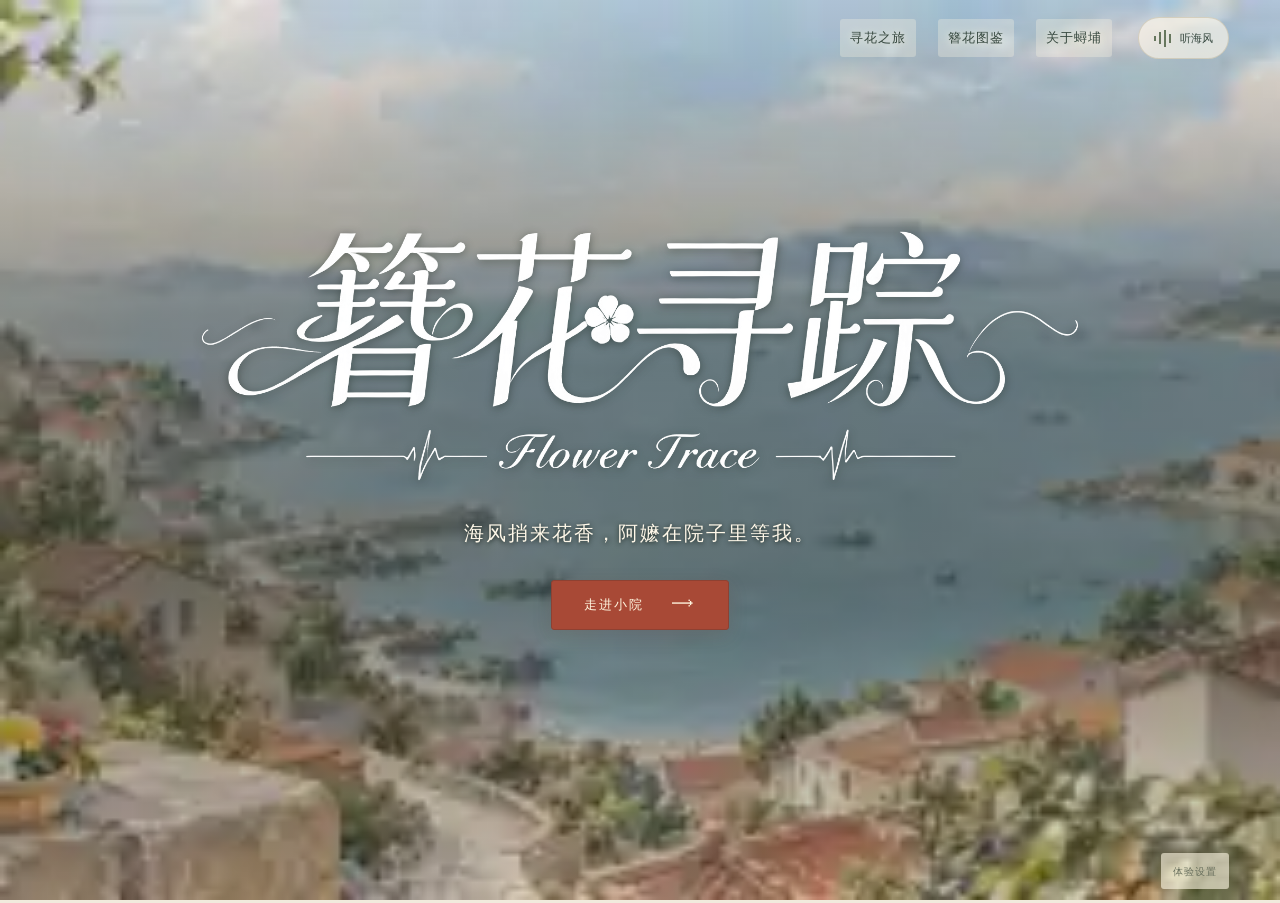
==== commit 403e31c0: "Show instant background preview and center story portraits" ====
--- a/index.html
+++ b/index.html
@@ -8,15 +8,17 @@
   <title>簪花寻踪 · 一簪花开，一程山海</title>
   <link rel="icon" href="data:,">
   <!-- web-entry:start -->
-  <link rel="preload" as="image" href="assets/cover-harbor-v2.webp" fetchpriority="high">
+  <style>.landscape{position:fixed;inset:0;z-index:-3;background-position:center;background-size:cover;background-repeat:no-repeat}</style>
+  <link id="scene-priority" rel="preload" as="image" href="assets/cover-harbor-v2-b4b91d533e.webp" fetchpriority="high">
   <link rel="preload" as="image" href="assets/art/title-flower-trace.webp" fetchpriority="high">
-  <link rel="stylesheet" href="assets/site-535dbf9c616b.css">
-  <script defer src="assets/site-ee3bfe7198f6.js"></script>
+  <script>window.ZANHUA_BACKGROUNDS={"assets/cover-harbor-v2.webp":{"src":"assets/cover-harbor-v2-b4b91d533e.webp","preview":"[data-uri]"},"assets/scene-1.webp":{"src":"assets/scene-1-317fdc791c.webp","preview":"[data-uri]"},"assets/scene-2.webp":{"src":"assets/scene-2-cbbe3b5e9f.webp","preview":"[data-uri]"},"assets/scene-3.webp":{"src":"assets/scene-3-fa9772f12a.webp","preview":"[data-uri]"},"assets/scene-4.webp":{"src":"assets/scene-4-df1ccf90ce.webp","preview":"[data-uri]"}};</script>
+  <link rel="stylesheet" href="assets/site-d7b8ce41ef87.css">
+  <script defer src="assets/site-4aa123619e6c.js"></script>
   <!-- web-entry:end -->
 </head>
 <body>
   <a class="skip-link" href="#main">跳到体验内容</a>
-  <div class="landscape" aria-hidden="true"></div>
+  <div class="landscape" aria-hidden="true" style="background-image:url('[data-uri]')"></div>
   <div class="paper-grain" aria-hidden="true"></div>
   <header class="site-header">
     <button class="brand" data-action="home" aria-label="簪花寻踪首页"><span class="brand-seal">簪<br>花</span><span>簪花寻踪<small>FLOWERS OF XUNPU</small></span></button>
--- a/assets/site-d7b8ce41ef87.css
+++ b/assets/site-d7b8ce41ef87.css
@@ -0,0 +1,324 @@
+@charset "UTF-8";
+:root{--ink:#35473e;--muted:#727768;--red:#a84936;--red-dark:#863d2e;--paper:#f6f0e3;--line:#bdb49a80;--green:#67775e;--serif:"STKaiti","KaiTi","Noto Serif CJK SC","Songti SC","SimSun",serif;--sans:"Microsoft YaHei","PingFang SC",sans-serif}
+*{box-sizing:border-box}html{min-width:320px;background:#f1ebdd}body{margin:0;color:var(--ink);font-family:var(--sans);font-size:14px;line-height:1.7;min-height:100dvh;display:flex;flex-direction:column}button,a,input{ -webkit-tap-highlight-color:transparent}button{font:inherit;color:inherit;border:0;cursor:pointer;background:none}button:disabled{cursor:not-allowed}button:focus-visible,a:focus-visible,input:focus-visible{outline:3px solid var(--red);outline-offset:5px}button{transition:background .2s,color .2s,transform .2s,box-shadow .2s}button:active:not(:disabled){transform:translateY(1px)}a{color:var(--red)}h1,h2,h3,p{margin:0}h1,h2,h3{font-family:var(--serif);font-weight:500}img{max-width:100%;display:block}small{font-size:11px}.landscape{position:fixed;inset:0;z-index:-3;background:none center/cover no-repeat;transition:background-image .45s}.landscape:after{content:"";position:absolute;inset:0;background:linear-gradient(90deg,#f6f0e3ec 0%,#f6f0e3c9 32%,#f6f0e359 65%,#f6f0e313),linear-gradient(0deg,#f1ebddd9,transparent 30%,transparent 75%,#f6f0e3a8)}.paper-grain{position:fixed;inset:0;z-index:20;pointer-events:none;opacity:.09;background-image:url("data:image/svg+xml,%3Csvg viewBox='0 0 180 180' xmlns='http://www.w3.org/2000/svg'%3E%3Cfilter id='n'%3E%3CfeTurbulence type='fractalNoise' baseFrequency='.85' numOctaves='3' stitchTiles='stitch'/%3E%3C/filter%3E%3Cpath fill='%238f785d' filter='url(%23n)' opacity='.3' d='M0 0h180v180H0z'/%3E%3C/svg%3E")}.site-header{display:flex;align-items:center;justify-content:space-between;margin:0 5%;height:98px;flex:none;border-bottom:1px solid #a59c7c55;gap:22px}.brand{display:flex;gap:13px;align-items:center;font:24px var(--serif);text-align:left;letter-spacing:3px;white-space:nowrap}.brand-seal{display:grid;place-content:center;width:36px;height:46px;font:18px/1.1 var(--serif);letter-spacing:0;background:var(--red);color:#fcf0d4;border:1px solid #8b4734;outline:1px solid #a8493680;outline-offset:3px;border-radius:3px}.brand small{display:block;font:8px var(--sans);letter-spacing:2.5px;margin-top:7px}.site-header nav{display:flex;gap:34px;margin-left:auto;margin-right:40px}.site-header nav button{font-size:13px;letter-spacing:2px;padding:12px 0;position:relative}.site-header nav button:after{content:"";position:absolute;height:2px;background:var(--red);left:30%;right:30%;bottom:3px;transform:scaleX(0);transition:.2s}.site-header nav button:hover,.site-header nav button.active{color:var(--red)}.site-header nav button.active:after{transform:scaleX(1)}.sound-button{display:flex;align-items:center;gap:9px;border:1px solid var(--line);border-radius:30px;padding:9px 15px;font-size:11px;background:#fbf8ec66;white-space:nowrap;min-height:42px}.sound-bars{display:flex;align-items:center;gap:3px;height:18px}.sound-bars i{height:5px;width:2px;background:var(--green)}.sound-bars i:nth-child(2){height:12px}.sound-bars i:nth-child(3){height:17px}.sound-bars i:nth-child(4){height:9px}[aria-pressed=true] .sound-bars i{animation:wave 1s ease-in-out infinite alternate}[aria-pressed=true] .sound-bars i:nth-child(2){animation-delay:-.4s}@keyframes wave{to{height:3px}}#main{flex:1;width:90%;max-width:1440px;margin:0 auto;outline:none}.site-footer{margin:0 5%;padding:20px 0;display:flex;justify-content:space-between;gap:16px;color:#69705e;font-size:10px;letter-spacing:2px;border-top:1px solid #a59c7c55}.site-footer i{display:inline-block;width:3px;height:3px;background:#9c7650;border-radius:50%;margin:0 10px;vertical-align:middle}.site-footer button{font-size:10px;padding:0;letter-spacing:1px}.eyebrow{font-size:10px;letter-spacing:4px;font-weight:500;color:var(--red);display:flex;align-items:center;gap:12px}.eyebrow:before{content:"";height:1px;width:26px;background:var(--red)}.primary{display:inline-flex;align-items:center;justify-content:center;gap:28px;background:var(--red);color:#fff5df;min-height:50px;padding:13px 26px;border:1px solid #8e4132;box-shadow:0 6px 20px #793b2420;font-size:13px;letter-spacing:2px;border-radius:3px}.primary:hover{background:var(--red-dark);box-shadow:0 8px 22px #793b2436;transform:translateY(-2px)}.primary:disabled{background:#c8beac;border-color:#c8beac;box-shadow:none}.secondary{border:1px solid #9d9d8470;padding:11px 20px;min-height:46px;border-radius:3px;background:#f9f5e6a8;font-size:12px;letter-spacing:1px}.secondary:hover{background:#fff9e9}.text-button{font-size:12px;padding:10px 3px;border-bottom:1px solid #7f866956;letter-spacing:1px}.arrow{font-family:serif;font-size:22px;line-height:1}.fade-in{animation:arrive .5s ease both}@keyframes arrive{from{opacity:0;transform:translateY(10px)}to{opacity:1;transform:translateY(0)}}.home{min-height:calc(100dvh - 164px);display:flex;flex-direction:column;justify-content:center}.home-hero{position:relative;display:grid;grid-template-columns:1fr 1fr;align-items:center;min-height:475px;padding:48px 2% 32px}.hero-copy{position:relative;z-index:1}.hero-title{font-family:var(--serif);font-size:clamp(64px,7.2vw,112px);line-height:1.3;letter-spacing:.08em;margin:18px 0 12px;white-space:nowrap;color:#35463d;text-shadow:0 3px 20px #fbf5e0;position:relative}.title-seal{font:12px/1.4 var(--serif);writing-mode:vertical-rl;letter-spacing:3px;display:inline-flex;border:1px solid var(--red);color:var(--red);padding:6px 3px;position:absolute;margin-left:8px;top:13px;text-shadow:none;transform:rotate(6deg)}.hero-subtitle{font:24px var(--serif);letter-spacing:4px;margin-bottom:22px}.hero-description{font-size:13px;line-height:2.1;color:#616b5c;letter-spacing:1px}.hero-actions{display:flex;align-items:center;gap:28px;margin-top:30px}.experience-note{font-size:10px;color:#85836e;margin-top:15px;letter-spacing:2px}.hero-art{position:relative;min-height:390px;display:flex;align-items:center;justify-content:center;isolation:isolate}.landscape-window{width:330px;height:360px;border-radius:48% 48% 3px 3px;background:url('./scene-1.webp') 82% 52%/auto 100%;border:8px solid #faf5e899;outline:1px solid #9f987b83;box-shadow:0 18px 48px #4c593028;position:relative;transform:rotate(2deg)}.landscape-window:after{content:"";position:absolute;inset:8px;border:1px solid #fff9e895;border-radius:48% 48% 0 0;pointer-events:none}.hero-poem{position:absolute;right:9px;top:45px;writing-mode:vertical-rl;font:19px/2.2 var(--serif);letter-spacing:7px;color:#5c624e;text-shadow:0 0 12px #fbf4df}.hero-caption{position:absolute;bottom:0;left:calc(50% - 140px);padding:15px 24px;background:#faf4e6e8;box-shadow:0 4px 20px #53633c17;transform:rotate(-3deg);border:1px solid #cfc4aa;font:16px var(--serif);letter-spacing:4px}.hero-caption small{display:block;font:9px var(--sans);letter-spacing:3px;margin-top:9px;color:#92846d}.grandma-home{height:370px;object-fit:contain;position:absolute;inset:auto 0 0;width:100%}.home-bottom{padding:16px 2% 30px}.section-kicker{display:flex;justify-content:space-between;align-items:center;margin-bottom:16px;font-size:10px;letter-spacing:2px;color:#76806b}.section-kicker b{font-weight:400;font-family:var(--serif);font-size:16px;color:var(--ink)}.home-chapters{display:grid;grid-template-columns:repeat(4,1fr);border-top:1px solid #aea48b65;border-bottom:1px solid #aea48b65;background:#f9f4e66b}.mini-chapter{display:flex;align-items:center;text-align:left;gap:15px;padding:17px 18px;border-right:1px solid #aea48b65;min-width:0}.mini-chapter:last-child{border-right:0}.mini-chapter:hover{background:#fcf8ebe0}.mini-chapter .chapter-num{font:italic 23px Georgia;color:#aa8b61}.mini-chapter h3{font-size:18px;letter-spacing:2px}.mini-chapter small{font-size:10px;color:#80836e;display:block;margin-top:3px}.mini-chapter .mini-arrow{margin-left:auto;color:#a99475}.intro-line{color:var(--muted);font-size:12px;letter-spacing:1px;margin-top:14px}.page-heading{padding:36px 0 27px;display:flex;justify-content:space-between;align-items:flex-end;gap:20px}.page-heading h1{font-size:38px;letter-spacing:5px;margin-top:7px}.page-heading .meta{font-size:11px;color:#7a7b68;text-align:right}.chapter-grid{display:grid;grid-template-columns:repeat(4,1fr);gap:22px;margin:12px 0 35px}.chapter-card{text-align:left;padding:0;background:#faf6eae8;border:1px solid #c1b4998c;box-shadow:0 10px 40px #6c63471a;border-radius:4px;overflow:hidden;position:relative;display:flex;flex-direction:column}.chapter-card:hover:not(:disabled){transform:translateY(-5px);box-shadow:0 14px 40px #6c634733}.chapter-cover{height:220px;overflow:hidden;position:relative}.chapter-cover img{width:100%;height:100%;object-fit:cover;transition:transform .5s}.chapter-card:hover img{transform:scale(1.045)}.chapter-card:disabled{opacity:.75}.chapter-card:disabled img{filter:saturate(.45)}.chapter-cover .chapter-badge{position:absolute;top:14px;left:14px;background:#faf4e5e8;padding:6px 9px;writing-mode:vertical-rl;font:14px var(--serif);letter-spacing:4px}.chapter-status{position:absolute;bottom:12px;right:12px;font-size:10px;letter-spacing:1px;padding:4px 10px;background:#faf6e4eb;border-radius:20px;color:var(--green)}.chapter-card-body{padding:21px;display:flex;flex-direction:column;flex:1}.chapter-card-body .index{font:italic 12px Georgia;color:#b48b61;letter-spacing:2px}.chapter-card-body h2{font-size:25px;margin:6px 0 10px;letter-spacing:3px}.chapter-card-body p{font-size:11px;line-height:1.9;color:var(--muted);margin-bottom:18px}.chapter-card-body footer{font-size:10px;border-top:1px solid var(--line);padding-top:13px;display:flex;justify-content:space-between;align-items:center;margin-top:auto}.quiet-note{background:#f5efdfc4;border-left:2px solid #ac9370;padding:13px 20px;font-size:12px;color:#797969;margin:16px 0 32px;line-height:1.9}.game-heading{display:flex;align-items:center;justify-content:space-between;gap:20px;padding:22px 0 19px}.chapter-heading{display:flex;align-items:center;gap:18px}.chapter-heading .ordinal{font:italic 36px Georgia;color:#a8936d;border-right:1px solid var(--line);padding-right:20px}.chapter-heading h1{font-size:30px;letter-spacing:4px}.chapter-heading p{font-size:10px;color:var(--muted);margin-top:2px;letter-spacing:2px}.step-nav{display:flex;gap:6px}.step-nav button{width:33px;height:33px;border-radius:50%;border:1px solid #ab9d7b70;font:14px Georgia}.step-nav button.current{background:var(--red);color:var(--paper);border-color:var(--red)}.step-nav button.done{background:#e1e5d5}.step-nav button:disabled{opacity:.5}.game-layout{display:grid;grid-template-columns:minmax(0,1fr) 202px;gap:20px;align-items:start}.play-panel{background:#fcf7e9ed;border:1px solid #c8bba070;border-radius:6px;padding:22px 26px 20px;box-shadow:0 10px 45px #4d513a0d;min-width:0}.board-top{display:flex;justify-content:space-between;gap:16px;align-items:center;margin-bottom:18px}.board-top h2{font-size:19px;letter-spacing:2px}.board-top p{font-size:10px;color:#8e8b79;margin-top:5px}.progress-count{font-family:Georgia;color:var(--red);font-size:24px;white-space:nowrap}.progress-count small{font:12px var(--sans);color:#92907b}.progress-track{height:3px;background:#d7d1bc80;overflow:hidden;border-radius:3px;margin-bottom:23px}.progress-track i{display:block;background:#849475;height:100%;transition:width .3s}.match-grid{display:grid;grid-template-columns:repeat(4,1fr);gap:13px}.drop-card{min-height:184px;display:flex;flex-direction:column;align-items:center;justify-content:center;gap:8px;border:1px dashed #bcb299;background:#f1ebd98c;border-radius:3px;transition:.2s;position:relative;padding:14px 8px}.drop-card h3{font-size:20px;letter-spacing:3px}.drop-card p{font-size:10px;color:var(--muted)}.drop-card .drop-label{font-size:9px;letter-spacing:1px;color:#9b9680;border-top:1px solid #c2b79755;padding-top:9px;margin-top:2px}.drop-card .meaning{font:15px var(--serif);color:#9b6c4e;letter-spacing:2px}.drop-card .specimen-code{font:10px Georgia;color:#a59a7d;letter-spacing:2px}.drop-card.filled{border-style:solid;background:#e9eedce0;border-color:#98a17b}.drop-card.filled:after{content:"✓";position:absolute;top:5px;right:10px;color:#708365;font-size:14px}.drop-card.filled .drop-label{color:#697b5b}.drop-card img{height:58px;object-fit:contain}.drop-target.drop-hover,.drop-target.target-selected:hover{background:#eee4ce;box-shadow:0 0 0 2px #a8493660;border-color:var(--red)}.tray-label{display:flex;justify-content:space-between;gap:10px;font-size:10px;color:#89846f;letter-spacing:1px;margin:22px 0 11px}.flower-tray{display:grid;grid-template-columns:repeat(4,1fr);gap:13px}.draggable{touch-action:none;user-select:none;-webkit-user-select:none;cursor:grab}.specimen{min-height:104px;display:flex;flex-direction:column;align-items:center;justify-content:center;background:#fffcef;border:1px solid #c8bc9f;border-radius:3px;position:relative;box-shadow:0 4px 10px #7c725312;padding:9px}.specimen:before{content:"";width:22px;height:3px;background:#c2b38f66;position:absolute;left:calc(50% - 11px);top:-2px}.specimen .specimen-name{font:20px var(--serif);letter-spacing:4px}.specimen small{font-size:9px;color:#948b75;margin-top:5px;letter-spacing:1px}.specimen img{height:65px;object-fit:contain;pointer-events:none}.specimen:hover{background:#fffef6;transform:translateY(-3px);box-shadow:0 8px 18px #7c725326}.draggable.selected{outline:2px solid var(--red);outline-offset:3px}.specimen.used{opacity:.36;box-shadow:none;border-style:dashed}.specimen.used:after{content:"已入花笺";font-size:10px}.specimen.used .specimen-name{font-size:16px}.asset-note{font-size:9px;color:#98917c;line-height:1.6;text-align:center;letter-spacing:1px;margin-top:12px}.bag{background:#f4efdfeb;border:1px solid #c4b69a8c;border-radius:6px;padding:22px 14px}.bag-heading{display:flex;justify-content:space-between;align-items:center;gap:6px;margin-bottom:7px}.bag-heading h2{font:20px var(--serif);letter-spacing:3px}.bag-heading span{font:12px Georgia;color:#9c8865}.bag>p{font-size:9px;color:#96907e;letter-spacing:1px;margin-bottom:20px}.bag-list{display:flex;flex-direction:column;gap:13px}.bag-item{width:100%;min-height:96px;border:1px solid #c9bca15e;border-radius:4px;display:flex;flex-direction:column;align-items:center;justify-content:center;gap:2px;position:relative;background:#fffbec7a;padding:10px 5px}.bag-item:not(:disabled):hover{background:#fff9e7;border-color:#ad9a71}.bag-item:disabled{border-style:dashed;color:#a39c87;background:#ebe5d744}.bag-item .item-name{font:16px var(--serif);letter-spacing:2px}.bag-item .item-category{font-size:9px;color:#a6916d;letter-spacing:2px}.bag-item small{font-size:9px;opacity:.8}.bag-item img{height:55px;max-width:100px;object-fit:contain;pointer-events:none}.bag-item .placed-mark{position:absolute;right:7px;top:5px;font-size:10px;color:var(--green)}.bag-note{font-size:9px!important;text-align:center;margin-top:16px!important;margin-bottom:0!important}.grandma-dialogue{display:flex;align-items:center;gap:18px;padding:20px 23px;margin:19px 0 25px;background:#f9f2e0f2;border:1px solid #c4b39494;border-radius:5px;box-shadow:0 6px 24px #6f62450b;position:relative}.grandma-dialogue .speaker{font:17px var(--serif);letter-spacing:3px;flex:none;width:66px;color:var(--red);display:flex;flex-direction:column;align-items:center;gap:4px}.speaker small{font:8px var(--sans);letter-spacing:1px;color:#a0957b}.speaker img{height:62px;width:62px;object-fit:contain}.dialogue-content{flex:1;font:17px/1.85 var(--serif);letter-spacing:1px;min-height:53px}.dialogue-label{font:9px var(--sans);letter-spacing:2px;color:#a89779;margin-bottom:5px}.dialogue-next{white-space:nowrap}.game-bottom{display:flex;align-items:center;gap:20px;font-size:10px;justify-content:space-between;color:#8f8a76;padding-bottom:10px}.game-bottom button{font-size:10px;text-decoration:underline;text-underline-offset:4px;min-height:32px}.steps{display:flex;gap:10px;align-items:center;margin:10px 0 24px}.step-chip{flex:1;padding:9px 8px;font-size:11px;background:#ede7d8;text-align:center;color:#98917e;border:1px solid transparent;border-radius:3px}.step-chip.active{color:var(--red);background:#f3e5d3;border-color:#c4a283}.step-chip.complete{background:#e5ead8;color:#68775b}.hair-stage{display:flex;gap:25px;align-items:center;justify-content:center;padding:3px 0 12px}.tool-tray{display:flex;flex-direction:column;gap:13px;width:150px}.tool-tray .specimen{min-height:75px}.styling-target{height:290px;width:280px;max-width:100%;position:relative;border:1px dashed #b8ad91;border-radius:46% 46% 4px 4px;display:flex;align-items:center;justify-content:center;flex-direction:column;background:linear-gradient(#f3eddb,#ebe4d2);text-align:center;overflow:hidden}.styling-target img{height:100%;width:100%;object-fit:contain}.styling-target .stage-caption{position:absolute;bottom:10px;left:10px;right:10px;padding:7px;background:#faf6e8e8;font-size:10px;letter-spacing:1px;color:#79745e}.placeholder-copy{color:#9b9077;display:flex;flex-direction:column;gap:10px;padding:20px}.placeholder-copy strong{font:23px var(--serif);letter-spacing:5px;color:#8c8068;font-weight:400}.placeholder-copy span{font-size:10px;letter-spacing:2px}.placeholder-copy small{font-size:9px}.ring-layout{display:flex;align-items:center;justify-content:space-evenly;gap:20px;padding:0 0 5px}.wreath-board{width:310px;height:310px;flex:none;position:relative;border-radius:50%;border:1px solid #b8aa8650;background:#ece7d86b}.wreath-board:before{content:"";position:absolute;inset:56px;border:1px dashed #b6a782;border-radius:50%;pointer-events:none}.ring-center{position:absolute;inset:105px 72px;display:flex;align-items:center;justify-content:center;flex-direction:column;gap:5px;pointer-events:none}.ring-center h3{font-size:20px;letter-spacing:4px}.ring-center small{font-size:8px;color:#9d9279;letter-spacing:2px}.ring-slot{position:absolute;width:77px;height:68px;transform:translate(-50%,-50%);background:#faf5e6;border:1px dashed #bcb18e;border-radius:9px;font:18px var(--serif);color:#a79572;display:flex;align-items:center;justify-content:center;flex-direction:column;padding:4px}.ring-slot small{font:9px var(--sans);margin-top:2px}.ring-slot.filled{background:#ece9d0;border-style:solid;border-color:#a39f72}.ring-slot img{height:60px;object-fit:contain}.segment-tray{display:grid;grid-template-columns:repeat(2,1fr);width:195px;gap:13px}.segment-tray .specimen{min-height:82px}.segment-tray .specimen-name{font-size:18px;letter-spacing:1px}.segment-tray img{height:43px}.dressing-area{display:grid;grid-template-columns:1fr 230px;align-items:center;gap:20px;min-height:365px}.portrait-stage{position:relative;width:290px;height:360px;max-width:100%;margin:auto;background:#ece6d54d;border:1px solid #bbae9259;border-radius:46% 46% 3px 3px;overflow:visible}.portrait-stage .base-portrait{position:absolute;inset:0;width:100%;height:100%;object-fit:contain}.portrait-stage .placeholder-copy{position:absolute;inset:45% 0 4%;text-align:center;justify-content:center}.head-slot{position:absolute;transform:translate(-50%,-50%);width:73px;height:63px;border:1px dashed #a99674;border-radius:4px;background:#faf4e4d9;display:flex;align-items:center;justify-content:center;flex-direction:column;font-size:10px;z-index:2;box-shadow:0 3px 13px #8b795211}.head-slot strong{font:15px var(--serif);font-weight:400;letter-spacing:1px}.head-slot small{font-size:8px;color:#9e8d6f}.head-slot.filled{background:#e5e9d6e6;border-style:solid;color:#627350}.head-slot img{max-height:75px;max-width:95px;object-fit:contain}.head-slot.jasmine{left:32%;top:23.4%}.head-slot.wreath{left:50%;top:10%;z-index:1}.head-slot.fishbone{left:73%;top:23%}.portrait-stage.has-art .head-slot.filled{border:0;background:transparent;box-shadow:none}.portrait-stage.has-art .head-slot.filled.wreath{width:200px;height:120px;top:20%}.portrait-stage.has-art .head-slot.filled.wreath img{max-width:200px;max-height:120px}.dressing-notes h3{font-size:19px;letter-spacing:3px;margin-bottom:12px}.dressing-notes p{font-size:11px;color:#86816d;line-height:2;margin-bottom:18px}.placement-guide{display:flex;flex-direction:column;gap:12px}.placement-guide div{display:flex;align-items:center;gap:10px;font-size:11px}.placement-guide b{font:12px Georgia;color:#a88c68;border:1px solid #b7ab8970;padding:2px 6px}.placement-guide .done{color:#71815d}.album-grid{display:grid;grid-template-columns:repeat(3,1fr);gap:24px;margin:7px 0 30px}.album-card{background:#fbf6e9e8;border:1px solid #c6b89d89;border-radius:4px;overflow:hidden}.album-art{height:180px;display:flex;align-items:center;justify-content:center;background:#e7e0cd88;border-bottom:1px solid #c6b89d55;position:relative}.album-art img{height:145px;max-width:80%;object-fit:contain}.album-art .art-title{font:35px var(--serif);letter-spacing:8px;writing-mode:vertical-rl;color:#7a8163}.album-art small{position:absolute;bottom:13px;font-size:9px;letter-spacing:2px;color:#92856d}.album-card-body{padding:25px}.album-card h2{font-size:25px;letter-spacing:3px;margin:6px 0 15px}.album-card p{font-size:12px;color:#7e7d69;line-height:2}.album-card .meta{color:var(--red);font-size:9px;letter-spacing:3px}.album-card.locked{opacity:.67}.gallery-banner{padding:20px 25px;background:#e4e8d3df;border:1px solid #a8b18b;display:flex;align-items:center;justify-content:space-between;gap:20px;margin-bottom:28px}.gallery-banner h3{font-size:23px;letter-spacing:3px}.gallery-banner p{font-size:11px;color:var(--muted);margin-top:6px}.about-layout{display:grid;grid-template-columns:1fr 1fr;gap:50px;align-items:center;margin:20px 0 48px}.about-photo{width:100%;height:430px;object-fit:cover;border-radius:46% 46% 3px 3px;border:8px solid #fff8e88a;outline:1px solid #baaa8e80}.about-copy h2{font-size:37px;line-height:1.5;letter-spacing:5px;margin:12px 0 24px}.about-copy p{font-size:12px;line-height:2.3;color:#737760;margin-bottom:17px}.about-copy .cultural-note{font-size:10px;color:#8a856f;border-top:1px solid var(--line);padding-top:16px}.ending{padding:40px 0;display:grid;grid-template-columns:1fr 1fr;gap:55px;align-items:center}.postcard{aspect-ratio:4/5;max-height:540px;background:#f8f1df;border:10px solid #fff8e9;outline:1px solid #b8a17b;box-shadow:0 15px 50px #735e3126;transform:rotate(-2deg);position:relative;overflow:hidden}.postcard>img{width:100%;height:100%;object-fit:cover}.postcard-overlay{position:absolute;inset:0;background:linear-gradient(#fff4d839,transparent 25%,#fff4e079 75%,#f9ecdde8);display:flex;flex-direction:column;justify-content:space-between;padding:30px}.postcard-overlay h2{font-size:29px;letter-spacing:7px;writing-mode:vertical-rl;line-height:1.6}.postcard-overlay footer{font:15px var(--serif);letter-spacing:4px}.postcard-overlay small{font:8px var(--sans);letter-spacing:3px;display:block;margin-top:12px}.postcard .finished-portrait{position:absolute;inset:15% 5% 13%;width:90%;height:72%;object-fit:contain}.ending-copy h1{font-size:46px;line-height:1.5;letter-spacing:6px;margin:12px 0 20px}.ending-copy>p{font:17px/2.1 var(--serif);letter-spacing:2px;color:#6e735d;margin-bottom:27px}.ending-actions{display:flex;gap:12px;flex-wrap:wrap}.ending-copy .export-note{font-size:10px;color:#8c8168;margin-top:17px;line-height:1.9;letter-spacing:0}.ending-copy .text-button{margin-top:22px}.toast{position:fixed;bottom:26px;left:50%;transform:translate(-50%,15px);opacity:0;pointer-events:none;z-index:100;background:#36473ff2;color:#faf1dc;border:1px solid #6b7c61;border-radius:4px;padding:13px 24px;max-width:90%;font-size:12px;box-shadow:0 8px 30px #26352833;transition:.25s;text-align:center}.toast.visible{opacity:1;transform:translate(-50%,0)}dialog{border:1px solid #b7a788;border-radius:5px;background:#f8f0df;color:var(--ink);max-width:530px;width:calc(100% - 36px);max-height:86dvh;padding:34px;box-shadow:0 15px 100px #2c332843}dialog::backdrop{background:#2c3a32a0;backdrop-filter:blur(4px)}.modal-close{position:absolute;right:14px;top:9px;font:27px serif;min-width:36px;min-height:36px;color:#81755c}dialog h2{font-size:29px;letter-spacing:4px;margin-bottom:17px}dialog p{font-size:12px;line-height:2;color:#7b7864;margin:12px 0}dialog .item-preview{height:150px;display:flex;align-items:center;justify-content:center}dialog .item-preview img{height:140px;object-fit:contain}dialog .item-preview strong{font:39px var(--serif);letter-spacing:8px;font-weight:400}dialog .modal-meta{font-size:9px;letter-spacing:3px;color:var(--red)}dialog .modal-actions{margin-top:23px;display:flex;gap:12px;flex-wrap:wrap}.setting-row{padding:15px 0;border-bottom:1px solid var(--line);display:flex;gap:12px;justify-content:space-between;align-items:center}.setting-row h3{font-size:17px;letter-spacing:2px}.setting-row p{font-size:10px;margin:5px 0 0}.setting-row button{flex:none}.setting-danger{font-size:11px;color:var(--red);padding:9px 0}.import-list{font-size:10px;max-height:160px;overflow:auto;padding:0 0 0 20px;color:#887b62;line-height:2}.drag-ghost{position:fixed;z-index:200;pointer-events:none;opacity:.94;transform:translate(-50%,-50%) rotate(-5deg);box-shadow:0 15px 30px #74624230!important;min-height:80px!important;background:#fff9e8!important;width:120px!important;border:1px solid #b29a77!important;border-radius:4px;display:flex;align-items:center;justify-content:center;flex-direction:column;padding:12px;gap:5px}.drag-ghost img{height:68px;object-fit:contain}.drag-ghost small{font-size:9px}.drag-origin{opacity:.35}.shake{animation:gentle .35s ease}@keyframes gentle{25%{transform:translateX(-3px)}75%{transform:translateX(3px)}}.skip-link{position:fixed;top:-60px;left:20px;z-index:250;padding:12px;background:var(--paper)}.skip-link:focus{top:5px}.success-ribbon{display:flex;justify-content:space-between;align-items:center;gap:16px;background:#e4e9d4;border:1px solid #a8b18b;border-radius:3px;padding:13px 17px;margin-top:20px}.success-ribbon p{font:17px var(--serif);letter-spacing:2px}.success-ribbon small{font-size:9px;color:#7f886a}.success-ribbon .primary{min-height:40px;font-size:11px;padding:9px 17px;gap:17px}.read-aloud{font-size:11px;letter-spacing:1px}.speech-note{font-size:9px!important;color:#a3967d!important}.art-load-warning{font-size:9px;color:var(--red)}
+@media(min-width:1600px){.home-hero{min-height:560px}.hero-art{min-height:470px}.landscape-window{width:400px;height:440px}.home-bottom{padding-bottom:48px}}
+@media(max-width:1100px){.site-header{height:85px}.home-hero{grid-template-columns:1.2fr 1fr;padding-left:0;padding-right:0}.hero-title{font-size:70px}.hero-poem{right:-12px;font-size:15px}.landscape-window{width:265px;height:320px}.hero-art{min-height:370px}.mini-chapter{padding:16px 12px;gap:10px}.mini-chapter h3{font-size:16px}.chapter-grid{gap:14px}.chapter-cover{height:180px}.chapter-card-body{padding:16px}.chapter-card-body h2{font-size:23px}.game-layout{grid-template-columns:minmax(0,1fr) 164px;gap:15px}.play-panel{padding:20px}.match-grid,.flower-tray{gap:9px}.drop-card h3{font-size:18px}.drop-card p{font-size:9px}.drop-card .meaning{font-size:13px}.dressing-area{grid-template-columns:1fr 175px;gap:12px}.portrait-stage{width:265px;height:328px}.head-slot{width:65px}.ring-layout{gap:10px}.wreath-board{width:280px;height:280px}.ring-center{inset:90px 65px}.segment-tray{width:170px;gap:10px}.ring-slot{width:68px;height:62px}.album-card-body{padding:20px}.about-layout{gap:28px}.ending{gap:35px}}
+@media(max-width:760px){.site-header{height:78px;margin:0 5%;gap:12px;flex-wrap:wrap}.brand{font-size:20px;gap:11px}.brand small{font-size:6px;letter-spacing:2px}.brand-seal{width:28px;height:37px;font-size:15px}.site-header nav{gap:17px;margin:0 0 0 auto}.site-header nav button{font-size:11px;letter-spacing:1px}.sound-button{padding:8px 10px}.sound-label{display:none}.hero-title{font-size:68px}.hero-subtitle{font-size:21px}.home-hero{min-height:420px;grid-template-columns:1.25fr .75fr;padding-top:35px}.hero-description{font-size:11px}.landscape-window{width:200px;height:280px}.hero-caption{font-size:13px;left:5%;bottom:20px;padding:13px;letter-spacing:2px}.hero-art{min-height:330px}.hero-poem{display:none}.title-seal{font-size:9px}.hero-actions{gap:17px}.hero-actions .primary{padding:12px 22px;gap:20px}.hero-actions .text-button{font-size:11px}.home-chapters{grid-template-columns:repeat(2,1fr)}.mini-chapter:nth-child(2){border-right:0}.mini-chapter:nth-child(-n+2){border-bottom:1px solid #aea48b65}.chapter-grid{grid-template-columns:repeat(2,1fr);gap:18px}.chapter-cover{height:190px}.page-heading h1{font-size:32px}.page-heading{padding-top:28px}.chapter-card-body h2{font-size:25px}.game-layout{display:flex;flex-direction:column;gap:16px}.play-panel{width:100%}.bag{width:100%;padding:15px 17px}.bag-heading{margin-bottom:5px}.bag-heading h2{font-size:18px}.bag>p{margin-bottom:12px}.bag-list{flex-direction:row;gap:12px}.bag-item{min-height:83px}.bag-note{display:none}.bag-item .item-name{font-size:15px}.bag-item img{height:40px}.game-heading{padding-top:22px}.chapter-heading h1{font-size:26px}.chapter-heading .ordinal{font-size:30px;padding-right:15px}.chapter-heading{gap:15px}.step-nav button{width:28px;height:28px;font-size:12px}.grandma-dialogue{padding:17px;gap:15px;margin-top:17px;align-items:flex-start}.dialogue-content{font-size:16px}.grandma-dialogue .speaker{width:50px;font-size:16px;letter-spacing:1px}.speaker small{font-size:7px}.speaker img{width:50px;height:50px}.match-grid{gap:11px}.drop-card{min-height:170px}.ring-layout{gap:25px}.segment-tray{width:190px}.wreath-board{width:290px;height:290px}.dressing-area{grid-template-columns:1fr 220px}.album-grid{grid-template-columns:1fr;gap:18px}.album-card{display:grid;grid-template-columns:140px 1fr}.album-art{height:100%;border-bottom:0;border-right:1px solid #c6b89d55}.album-art .art-title{font-size:29px}.album-art img{max-width:115px;height:130px}.album-card h2{font-size:23px}.album-card p{font-size:11px}.album-card-body{padding:20px}.about-layout{grid-template-columns:1fr 1.2fr;gap:25px}.about-photo{height:350px}.about-copy h2{font-size:28px}.ending{gap:25px}.ending-copy h1{font-size:34px;letter-spacing:3px}.ending-copy>p{font-size:15px;letter-spacing:1px}.postcard-overlay{padding:20px}.postcard-overlay h2{font-size:23px}.site-footer{font-size:9px;letter-spacing:1px}.site-footer>span:nth-child(2){display:none}.quiet-note{font-size:11px}}
+@media(max-width:520px){.site-header{height:auto;min-height:106px;gap:4px;padding:17px 0 8px}.site-header .brand{order:0}.sound-button{margin-left:auto;order:1}.site-header nav{order:2;width:100%;justify-content:center;margin:6px 0 0;gap:35px}.site-header nav button{padding:7px 0;font-size:11px}.home-hero{display:block;padding:32px 0 0;min-height:0}.hero-title{font-size:clamp(55px,15vw,76px);letter-spacing:4px;margin:16px 0 12px}.title-seal{top:7px;font-size:9px;padding:4px 2px;margin-left:4px}.eyebrow{font-size:9px;letter-spacing:3px}.hero-subtitle{font-size:20px;letter-spacing:3px;margin-bottom:15px}.hero-description{font-size:11px}.hero-art{min-height:0;height:175px;position:relative;justify-content:flex-end;margin-top:-4px;pointer-events:none}.landscape-window{width:130px;height:168px;margin-right:28px;transform:rotate(5deg);border-width:5px}.hero-caption{bottom:12px;left:auto;right:105px;padding:11px 15px;font-size:12px;letter-spacing:2px}.hero-caption small{font-size:7px;letter-spacing:2px}.grandma-home{height:165px}.hero-actions{margin-top:24px}.hero-actions .primary{min-height:46px;padding:10px 24px;gap:24px;font-size:12px}.experience-note{font-size:9px;margin-top:11px;letter-spacing:1px}.home-bottom{padding:17px 0 25px}.section-kicker{font-size:8px;letter-spacing:1px;margin-bottom:13px}.section-kicker b{font-size:15px}.mini-chapter{padding:14px 11px;gap:11px}.mini-chapter h3{font-size:16px;letter-spacing:1px}.mini-chapter small{font-size:9px}.mini-chapter .chapter-num{font-size:20px}.site-footer{padding:17px 0;font-size:8px}.site-footer button{font-size:9px}.page-heading{padding:27px 0 16px;align-items:start}.page-heading h1{font-size:30px;letter-spacing:3px}.intro-line{font-size:11px;line-height:1.9;margin-top:10px}.page-heading .meta{font-size:9px;min-width:55px;margin-top:30px}.chapter-grid{gap:13px;margin-top:10px}.chapter-cover{height:150px}.chapter-card-body{padding:14px}.chapter-card-body h2{font-size:22px;letter-spacing:2px}.chapter-card-body p{font-size:10px;margin-bottom:13px}.chapter-card-body footer{font-size:9px}.chapter-badge{font-size:12px!important}.chapter-status{font-size:8px;right:7px;bottom:8px;padding:3px 7px}.quiet-note{padding:12px 15px;font-size:10px}.game-heading{gap:10px}.chapter-heading .ordinal{font-size:27px;padding-right:12px}.chapter-heading{gap:12px}.chapter-heading h1{font-size:23px;letter-spacing:2px}.chapter-heading p{font-size:8px;letter-spacing:1px}.step-nav{gap:4px}.step-nav button{width:25px;height:25px;font-size:11px}.play-panel{padding:17px 14px}.board-top{gap:10px;margin-bottom:13px}.board-top h2{font-size:17px;letter-spacing:1px}.board-top p{font-size:9px;line-height:1.8;max-width:230px}.progress-count{font-size:21px}.progress-track{margin-bottom:17px}.match-grid{grid-template-columns:repeat(2,1fr);gap:10px}.drop-card{min-height:132px;gap:4px;padding:10px 5px}.drop-card h3{font-size:19px}.drop-card p{font-size:9px}.drop-card .drop-label{padding-top:5px;font-size:8px}.drop-card img{height:45px}.drop-card .meaning{font-size:13px}.flower-tray{grid-template-columns:repeat(4,1fr);gap:7px}.specimen{min-height:78px;padding:7px 4px}.specimen .specimen-name{font-size:16px;letter-spacing:1px}.specimen small{font-size:8px;letter-spacing:0}.specimen.used .specimen-name{font-size:13px}.specimen.used:after{font-size:8px}.specimen img{height:40px}.tray-label{font-size:9px;letter-spacing:0;margin-top:18px}.bag{padding:13px}.bag-list{gap:9px}.bag-item{min-height:78px;padding:9px 3px}.bag-item .item-name{font-size:14px;letter-spacing:1px}.bag-item small{font-size:8px}.bag>p{font-size:9px}.grandma-dialogue{padding:15px 12px;gap:12px}.dialogue-content{font-size:15px;letter-spacing:.5px}.dialogue-label{font-size:8px}.grandma-dialogue .speaker{font-size:14px;width:43px}.speaker small{font-size:6px}.speaker img{height:43px;width:43px}.game-bottom{gap:12px;font-size:8px}.game-bottom button{font-size:9px}.steps{gap:6px;margin:6px 0 16px}.step-chip{font-size:9px;padding:8px 3px}.hair-stage{gap:14px}.tool-tray{width:95px;flex:none;gap:11px}.tool-tray .specimen{min-height:65px}.tool-tray .specimen .specimen-name{font-size:17px}.styling-target{height:260px}.placeholder-copy{padding:15px 10px}.placeholder-copy strong{font-size:20px;letter-spacing:3px}.placeholder-copy span{font-size:9px;letter-spacing:1px}.placeholder-copy small{font-size:8px}.styling-target .stage-caption{font-size:9px;padding:6px}.ring-layout{flex-direction:column;gap:17px}.wreath-board{width:270px;height:270px}.ring-center{inset:86px 59px}.ring-slot{width:66px;height:58px;font-size:17px}.ring-slot small{font-size:8px}.segment-tray{width:100%;grid-template-columns:repeat(3,1fr);gap:10px}.segment-tray .specimen{min-height:65px}.segment-tray .specimen-name{font-size:16px}.segment-tray img{height:35px}.dressing-area{display:flex;flex-direction:column;gap:17px;min-height:0}.portrait-stage{width:250px;height:310px}.dressing-notes{width:100%}.dressing-notes h3{font-size:16px;margin-bottom:7px}.dressing-notes p{font-size:10px;margin-bottom:10px}.placement-guide{flex-direction:row;gap:8px;justify-content:space-between}.placement-guide div{font-size:9px;gap:5px}.placement-guide b{font-size:10px;padding:0 4px}.asset-note{font-size:8px}.head-slot{width:67px;height:57px}.head-slot strong{font-size:14px}.success-ribbon{padding:11px;gap:10px}.success-ribbon p{font-size:15px;letter-spacing:1px}.success-ribbon small{font-size:8px}.success-ribbon .primary{font-size:10px;letter-spacing:1px;padding:8px 13px;gap:12px;white-space:nowrap}.album-card{grid-template-columns:90px 1fr}.album-art .art-title{font-size:24px;letter-spacing:6px}.album-art img{max-width:76px}.album-art small{font-size:7px;letter-spacing:0}.album-card-body{padding:17px}.album-card h2{font-size:21px;margin:5px 0 9px}.album-card p{font-size:10px}.album-card .meta{font-size:8px;letter-spacing:1px}.gallery-banner{padding:16px;gap:12px}.gallery-banner h3{font-size:19px;letter-spacing:2px}.gallery-banner p{font-size:9px}.gallery-banner .secondary{font-size:10px;padding:8px 12px;white-space:nowrap;min-height:40px}.about-layout{display:flex;flex-direction:column;margin:8px 0 30px;gap:28px}.about-photo{height:250px;border-radius:40% 40% 3px 3px}.about-copy h2{font-size:30px;margin-bottom:19px}.about-copy p{font-size:11px}.ending{display:flex;flex-direction:column;padding:30px 0;gap:34px}.postcard{width:80%;max-height:420px}.ending-copy{width:100%}.ending-copy h1{font-size:37px;letter-spacing:4px}.ending-copy>p{font-size:16px}.ending-copy .export-note{font-size:9px}.ending-actions .primary{font-size:12px}.ending-actions .secondary{font-size:11px}.toast{font-size:11px;padding:12px 18px;width:max-content;max-width:90%;bottom:18px}dialog{padding:28px 23px}dialog h2{font-size:26px}dialog p{font-size:11px}.setting-row{gap:10px}.setting-row h3{font-size:15px}.setting-row .secondary{font-size:10px;padding:9px 12px}.setting-row p{font-size:9px}.landscape:after{background:linear-gradient(90deg,#f6f0e3f0,#f6f0e3a0),linear-gradient(0deg,#f1ebdddb,transparent)}}
+@media(prefers-reduced-motion:reduce){*,*:before,*:after{animation:none!important;transition:none!important;scroll-behavior:auto!important}}
+.head-slot{width:48px;height:52px}.head-slot small{font-size:9px}.head-slot:active:not(:disabled),.ring-slot:active:not(:disabled){transform:translate(-50%,-50%) translateY(1px)}
+.portrait-stage.has-art .head-slot.filled{width:var(--item-w);height:var(--item-h);padding:0}.portrait-stage.has-art .head-slot.filled img{width:100%;height:100%;max-width:none;max-height:none;object-fit:contain}.portrait-stage.has-art .head-slot.filled.wreath{width:var(--item-w);height:var(--item-h)}.portrait-stage.has-art .head-slot.filled.wreath img{max-width:none;max-height:none}
+.postcard .finished-portrait{position:absolute;inset:auto;left:12%;top:21%;width:76%;height:auto;aspect-ratio:500 / 620}.portrait-composition{position:relative;width:100%;height:100%}.portrait-composition>.base-portrait{width:100%;height:100%;object-fit:contain}
+.skip-link:focus:not(:focus-visible){top:-60px}.bag-stories{font-size:10px;min-height:44px;width:100%;text-decoration:underline;text-underline-offset:4px;margin-top:6px}.portrait-stage{height:auto;aspect-ratio:500 / 620}.head-slot strong{white-space:nowrap}
+@media(max-width:520px){.portrait-stage{width:270px;height:auto;aspect-ratio:500 / 620}.game-heading{flex-wrap:wrap}.step-nav{width:100%;justify-content:flex-end;gap:9px;margin-top:2px}.step-nav button{width:44px;height:44px;font-size:13px}.site-header nav button{min-height:40px}.game-bottom button{min-height:44px}.grandma-dialogue .speaker{min-width:43px}.bag-stories{margin-top:5px}}
+
+
+/* 场景优先：背景常驻，剧情与操作只占局部。 */
+.landscape:after{background:linear-gradient(180deg,#faf2df28,transparent 23%,transparent 75%,#f7eddb24)}
+.paper-grain{opacity:.035}.site-header{height:76px;border:0;margin:0 4%;gap:14px}.brand{font-size:20px}.brand small{display:none}.brand-seal{width:27px;height:35px;font-size:14px}.site-header nav{gap:22px;margin-right:12px}.site-header nav button{letter-spacing:1px;text-shadow:0 1px 9px #fff7df;background:#fff8e34d;border-radius:3px;padding:8px 10px}.sound-button{background:#fff7eaa6}.site-footer{border:0;justify-content:flex-end;padding:7px 0 14px;margin:0 4%}.site-footer button{background:#fff8e59c;padding:7px 12px;min-height:36px;border-radius:3px}#main{width:92%;max-width:1600px}body[data-page=home] .brand{visibility:hidden}body[data-page=home] .site-header nav{margin-left:auto}.quiet-home{min-height:calc(100dvh - 130px);position:relative;display:flex;justify-content:flex-end;align-items:flex-start;padding:11vh 8% 0 0}.home-title{max-width:650px;text-align:left;text-shadow:0 2px 18px #fff8e8}.home-title h1{font-size:clamp(65px,7vw,108px);letter-spacing:10px;line-height:1.3}.home-title>p{font-family:var(--serif);font-size:20px;letter-spacing:2px;margin:22px 0 35px}.home-title>.text-button{display:block;margin-top:14px}.home-title .primary{min-width:178px}.scene-label{display:flex;justify-content:space-between;align-items:center;gap:20px;padding:9px 0;color:#35463b;text-shadow:0 2px 9px #fff7e9}.scene-label>span{font:20px var(--serif);letter-spacing:2px}.scene-label h1{font-size:28px;letter-spacing:4px}.scene-label small{font-size:11px;letter-spacing:2px;display:block;margin-bottom:2px}.scene-label>.text-button,.scene-label>.secondary{background:#fff7e4bc}.story-screen{min-height:calc(100dvh - 140px);display:flex;flex-direction:column;position:relative}.story-dialogue{margin:auto auto 22px;width:min(850px,90%);background:#fff8e9ef;border:1px solid #c5b79a80;border-radius:4px;padding:20px 30px 17px;box-shadow:0 8px 25px #55462612}.story-meta{display:flex;justify-content:space-between;align-items:center;font-size:11px;letter-spacing:2px;color:var(--red);margin-bottom:11px}.story-meta span:last-child{font:11px Georgia;color:#9b8d73}.story-dialogue>p{font:21px/1.85 var(--serif);letter-spacing:1px;min-height:77px}.story-controls{display:flex;justify-content:space-between;align-items:center;margin-top:16px;gap:18px}.story-controls .primary{min-height:42px;font-size:12px;padding:9px 18px}.story-controls .text-button:disabled{opacity:.3}.story-grandma{position:absolute;height:50vh;max-width:40%;object-fit:contain;bottom:205px;left:5%}.scene-play{min-height:calc(100dvh - 140px);display:flex;flex-direction:column}.scene-workspace{position:relative;flex:1;min-height:370px;display:flex;justify-content:flex-end;align-items:center;padding:10px 2% 20px}.scene-dialogue{align-self:center;display:flex;align-items:center;gap:20px;width:min(890px,96%);margin:0 auto 8px;background:#fff8e9e8;padding:13px 20px;border:1px solid #c3b59a80;border-radius:4px;min-height:66px}.scene-dialogue p{font:17px/1.7 var(--serif);letter-spacing:.7px;flex:1}.speaker-toggle{color:var(--red);white-space:nowrap;font-family:var(--serif);font-size:17px;min-height:44px}.hint-button{font-size:11px;white-space:nowrap;min-height:44px}.scene-dialogue.collapsed{width:auto;min-height:44px;padding:0 15px}.scene-foot{display:flex;gap:22px;justify-content:center;margin-bottom:4px}.scene-foot button{font-size:10px;min-height:35px;padding:3px 8px;background:#fff8e375;border-radius:3px}.scene-instruction{position:absolute;right:4%;top:13%;font:18px var(--serif);letter-spacing:2px;padding:10px 16px;background:#fff7eaa8}.garden{position:relative;min-height:390px;width:100%;height:48vh}.flower-hotspot{position:absolute;background:#fff8e9e8;border:1px solid #bdaa83;border-radius:4px;padding:12px 18px;box-shadow:0 4px 16px #5a4a2121;font:18px var(--serif);letter-spacing:2px;min-height:48px;transition:transform .25s,background .25s}.flower-hotspot:hover{transform:translateY(-4px);background:#fffced}.flower-hotspot.picked{background:#e8e9d2d9;color:#6c7954;border-color:#98a075}.flower-hotspot img{height:60px;object-fit:contain;margin:auto auto 7px}.spot-0{left:17%;top:13%}.spot-1{left:5%;top:50%}.spot-2{left:38%;top:36%}.spot-3{left:65%;top:68%}.gathered-note{position:absolute;bottom:3%;left:4%;background:#fff8e8de;border-left:2px solid #a8794c;padding:11px 19px;font:19px var(--serif);letter-spacing:2px}.gathered-note>span{font:13px Georgia;margin-left:19px;color:#9a7856}.gathered-note>small{display:block;font:10px var(--sans);letter-spacing:1px;margin-top:8px}.flower-closeup{height:160px;object-fit:contain;margin:10px auto}.bag-drawer{position:absolute;right:0;top:0;width:215px;z-index:6;box-shadow:0 10px 40px #3943343b}.bag-drawer .bag{background:#f9f2e2f7}.craft-panel{width:440px;max-width:100%;background:#fff8e6e8;border:1px solid #c7b7959c;border-radius:4px;padding:23px;box-shadow:0 9px 27px #54422917}.craft-heading{display:flex;align-items:center;justify-content:space-between;gap:10px;margin-bottom:13px}.craft-heading h2,.craft-panel>h2{font-size:23px;letter-spacing:3px}.craft-heading small{font:13px Georgia;color:#9b8260}.missing-art{font-size:10px;color:#91816a;margin:8px 0 18px}.hair-craft{text-align:center}.hair-craft .craft-heading{text-align:left}.hair-portrait{max-height:180px;object-fit:contain;margin:0 auto 12px}.comb-surface{touch-action:none;user-select:none;display:flex;flex-direction:column;gap:10px;align-items:center;justify-content:center;height:205px;border-top:1px solid #c4b38f70;border-bottom:1px solid #c4b38f70;margin:15px 0 18px;background:linear-gradient(0deg,#e7dec545,transparent);cursor:ns-resize}.comb-surface>span{font:18px var(--serif)}.comb-surface>strong{font:52px Georgia;color:#b09a77;font-weight:400}.comb-surface>small{font-size:11px;color:#92836a}.comb-surface img{max-height:70px;object-fit:contain}.twist-copy{min-height:220px;display:flex;flex-direction:column;align-items:center;justify-content:center;font:20px var(--serif);letter-spacing:2px;gap:20px}.twist-copy img{height:90px;object-fit:contain}.pin-source{width:150px;min-height:82px;margin:25px auto}.pin-target{display:block;width:100%;border:1px dashed #ab9771;border-radius:4px;min-height:95px;font:19px var(--serif);background:#f1e8d29c}.hair-complete{font:20px/1.9 var(--serif);padding:55px 20px}.craft-tip{font-size:11px;color:#8a7c65;line-height:1.9;margin-bottom:15px}.wreath-craft .wreath-board{width:275px;height:275px;margin:0 auto 16px;background:transparent;border-color:#b8aa8640}.wreath-craft .ring-slot{width:66px;height:61px;letter-spacing:1px}.wreath-craft .ring-slot img{width:100%;height:100%;object-fit:contain}.wreath-craft .ring-center{inset:90px 55px}.wreath-craft .ring-center h3{font-size:18px;letter-spacing:2px}.palette{display:flex;gap:10px;margin-bottom:18px}.palette .specimen{flex:1;min-height:58px;font:16px var(--serif)}.palette .specimen img{height:42px}.wreath-craft>.primary{width:100%;font-size:12px;letter-spacing:1px}.dressing-craft{width:500px;padding:20px}.dressing-craft>h2{font-size:21px;margin-bottom:13px}.dressing-craft .dressing-area{display:grid;grid-template-columns:1fr 132px;gap:12px;min-height:0}.dressing-craft .portrait-stage{width:265px;max-width:100%;background:#efe6d440;border-color:#bbae9245}.dressing-craft .bag{width:auto;background:transparent;border:none;padding:0}.dressing-craft .bag>p,.dressing-craft .bag-note,.dressing-craft .bag-heading{display:none}.dressing-craft .bag-list{flex-direction:column;gap:9px}.dressing-craft .bag-item{min-height:79px;background:#fffbedab}.dressing-craft .bag-item .item-category{display:none}.dressing-craft .bag-item .item-name{font-size:14px;letter-spacing:1px}.dressing-craft .bag-item small{font-size:8px}.dressing-craft .bag-item img{height:37px}.dressing-craft .portrait-stage .placeholder-copy{inset:43% 0 8%;padding:8px}.dressing-craft .placeholder-copy strong{font-size:20px}.dressing-craft .placeholder-copy small{font-size:8px}.chapter-finish{display:flex;align-items:center;justify-content:center;gap:18px;align-self:center;background:#fff8e6ed;border:1px solid #b4a686;padding:10px 15px;margin:0 0 15px;max-width:100%;border-radius:3px}.chapter-finish>span{font-size:11px;color:#7e795f}.chapter-finish .primary{font-size:12px;min-height:42px;padding:9px 17px;gap:8px;letter-spacing:1px}.quiet-ending{min-height:calc(100dvh - 140px);display:flex;align-items:flex-end;justify-content:flex-end;padding:30px 3% 40px;position:relative}.ending-note{width:min(525px,100%);padding:25px 30px;background:#fff4e4e0;border:1px solid #d0b9957a;position:relative;z-index:1}.ending-note>small{font-size:10px;letter-spacing:2px;color:#966f50}.ending-note h1{font-size:35px;letter-spacing:3px;margin:13px 0 20px}.ending-note p{font:19px/1.9 var(--serif);letter-spacing:1px;margin:10px 0}.ending-note .ending-actions{margin:24px 0 12px;gap:18px;align-items:center}.ending-note .export-note{display:block;letter-spacing:0;font-size:10px;line-height:1.8}.ending-note>.text-button{margin-top:12px}.ending-portrait{position:absolute;width:350px;aspect-ratio:500/620;left:12%;bottom:10%}.toast{bottom:20px}.chapter-grid{max-width:1150px;margin-left:auto;margin-right:auto}.page-heading{padding-top:20px}.page-heading h1,.page-heading .intro-line{text-shadow:0 1px 8px #fff7e4}.about-copy{background:#fff8e9e6;padding:22px;border-radius:4px}
+@media(max-width:760px){.site-header{height:70px}.site-header nav{gap:4px;margin-right:0}.site-header nav button{font-size:11px;padding:8px 6px}.brand{font-size:17px;gap:9px}.scene-workspace{min-height:380px}.craft-panel{width:375px;padding:19px}.quiet-home{padding:14vh 2% 0}.home-title h1{font-size:76px}.home-title>p{font-size:17px}.story-dialogue{width:96%;padding:19px 23px}.story-dialogue>p{font-size:19px}.dressing-craft{width:470px}.scene-dialogue{gap:12px;padding:10px 16px}.scene-dialogue p{font-size:16px}.scene-label>span{font-size:17px}.quiet-ending{padding:25px 0}.ending-note{width:465px}.ending-portrait{left:0;width:265px}.scene-instruction{font-size:16px;right:1%}.spot-2{left:36%}.spot-3{left:65%}}
+@media(max-width:520px){.site-header{min-height:64px;height:64px;flex-wrap:nowrap;padding:0;gap:9px}.site-header nav{order:0;width:auto;margin-left:auto;margin-top:0;gap:1px}.site-header nav button{font-size:10px;letter-spacing:0;padding:6px;min-height:42px}.site-header .brand{font-size:0;gap:0}.brand-seal{font-size:14px}.sound-button{order:1;margin-left:0;min-height:40px;padding:8px 10px}.site-footer{padding:3px 0 9px}.site-footer button{font-size:9px}.quiet-home{min-height:calc(100dvh - 110px);padding:15vh 0 0;justify-content:center}.home-title{width:100%;text-align:center}.home-title h1{font-size:clamp(57px,16vw,78px);letter-spacing:4px}.home-title>p{font-size:15px;letter-spacing:1px;margin:17px 0 27px}.home-title>.text-button{margin:12px auto}.landscape{background-position:42% center}.landscape:after{background:linear-gradient(180deg,#fff2d735,transparent 32%,transparent 70%,#f4e6ce32)}body[data-page=home] .landscape:after{background:linear-gradient(180deg,transparent,#fff3da6b 24%,#fff5e16e 47%,transparent 70%)}.story-screen{min-height:calc(100dvh - 110px)}.scene-label{gap:10px;padding:6px 0}.scene-label>span{font-size:16px;letter-spacing:1px;max-width:72%}.scene-label>.text-button{font-size:10px;min-height:42px;white-space:nowrap}.story-dialogue{width:100%;margin-bottom:13px;padding:17px 19px}.story-dialogue>p{font-size:18px;min-height:99px;line-height:1.8;letter-spacing:.5px}.story-meta{margin-bottom:9px}.story-controls{margin-top:12px}.story-controls .primary{font-size:11px;min-height:44px;letter-spacing:1px}.story-grandma{height:32vh;max-width:60%;bottom:255px;left:0}.scene-play{min-height:calc(100dvh - 110px)}.scene-label h1{font-size:23px;letter-spacing:3px}.scene-label small{font-size:9px}.scene-label .secondary{font-size:10px;min-height:42px;padding:8px 12px}.scene-workspace{min-height:310px;padding:12px 0 20px;justify-content:center}.garden{height:48vh;min-height:370px}.scene-instruction{top:0;right:0;font-size:14px;padding:8px 12px}.flower-hotspot{font-size:16px;padding:11px 13px;letter-spacing:1px}.spot-0{top:17%;left:10%}.spot-1{top:43%;left:2%}.spot-2{top:36%;left:55%}.spot-3{top:66%;left:61%}.gathered-note{left:0;bottom:0;padding:10px 13px;font-size:16px;max-width:95%}.gathered-note small{font-size:9px}.flower-hotspot img{height:40px}.scene-dialogue{width:100%;padding:10px 12px;gap:10px;margin-bottom:5px}.scene-dialogue p{font-size:15px;line-height:1.7;letter-spacing:0}.speaker-toggle{font-size:15px}.hint-button{font-size:9px}.scene-foot{margin-top:2px;margin-bottom:0;gap:20px}.scene-foot button{font-size:9px;min-height:40px}.craft-panel{width:100%;padding:17px;background:#fff8e5df}.craft-heading h2{font-size:21px;letter-spacing:2px}.comb-surface{height:175px}.twist-copy{min-height:175px;font-size:18px}.missing-art{font-size:9px}.wreath-craft .wreath-board{width:260px;height:260px}.wreath-craft .ring-center{inset:84px 50px}.wreath-craft .ring-slot{width:62px;height:56px}.craft-tip{font-size:10px}.palette .specimen{font-size:14px;min-height:51px}.wreath-craft>.primary{min-height:43px;font-size:11px}.dressing-craft .dressing-area{display:flex;flex-direction:column;gap:10px}.dressing-craft .portrait-stage{width:260px}.dressing-craft .bag{width:100%}.dressing-craft .bag-list{flex-direction:row;gap:7px}.dressing-craft .bag-item{min-height:72px}.dressing-craft .bag-stories{margin:3px 0 0;font-size:9px}.dressing-craft>h2{font-size:20px}.chapter-finish{flex-wrap:wrap;gap:7px;padding:10px 12px;width:100%;margin-bottom:13px}.chapter-finish>span{font-size:10px}.chapter-finish .primary{font-size:11px;min-height:42px}.bag-drawer{width:190px}.bag-drawer .bag-list{flex-direction:column}.quiet-ending{min-height:calc(100dvh - 110px);padding:26vh 0 16px}.ending-note{width:100%;padding:21px 20px}.ending-note h1{font-size:29px}.ending-note p{font-size:17px}.ending-note>small{font-size:9px}.ending-note .ending-actions{gap:13px;margin-top:20px}.ending-note .primary{font-size:11px;letter-spacing:1px}.ending-note .text-button{font-size:10px}.ending-portrait{width:200px;left:calc(50% - 100px);top:0;bottom:auto}.about-copy{padding:18px}.about-photo{height:210px}.scene-label .secondary{white-space:nowrap}}
+@media(prefers-reduced-motion:reduce){.flower-hotspot{transition:none}}
+
+/* 梳妆以整片场景为操作面，仅在文字和按钮下留浅色底。 */
+.story-meta>span:last-child{margin-left:auto}
+.chapter-2 .scene-workspace{justify-content:center}
+.hair-craft{width:min(960px,100%);padding:22px 28px;background:transparent;border:0;box-shadow:none}
+.hair-craft .craft-heading{margin-bottom:0;padding:12px 18px;background:#fff8e9de;border-radius:4px}
+.hair-craft .missing-art{display:table;margin:8px auto;background:#fff8e9db;padding:5px 10px;border-radius:3px}
+.hair-stage{display:block;position:relative;min-height:350px;padding:0}
+.hair-portrait{position:absolute;inset:0;width:100%;height:100%;max-height:none;object-fit:contain;margin:0;pointer-events:none}
+.hair-actions{position:relative;z-index:1}
+.hair-craft .comb-surface{height:clamp(310px,44vh,480px);margin:14px 0 18px;background:#fff7df18;border:1px solid #fff9e67a;border-radius:4px;gap:20px}
+.hair-craft .comb-surface>span,.hair-craft .comb-surface>small,.hair-craft .twist-copy>p{background:#fff8e9e8;padding:8px 16px;border-radius:3px}
+.hair-craft .comb-surface>strong{color:#59482f;text-shadow:0 1px 8px #fff8e9}
+.hair-craft .secondary{background:#fff8e9ef}
+.hair-craft .twist-copy{min-height:clamp(310px,44vh,480px)}
+.hair-craft .hair-complete{min-height:310px;display:flex;align-items:center;justify-content:center;background:#fff8e9ab}
+.hair-craft .pin-target{min-height:220px;background:#fff8e959}
+.has-portrait .comb-surface{justify-content:space-between;padding:15px 0}
+.has-portrait .comb-surface>strong{display:none}
+.has-portrait .comb-surface img{position:absolute;right:8%;top:36%}
+@media(max-width:760px){.hair-craft{width:100%;padding:15px 0}.hair-craft .craft-heading{padding:12px 15px}}
+@media(max-width:520px){.hair-craft .comb-surface{height:clamp(300px,43dvh,410px)}.hair-craft .twist-copy{min-height:300px}.hair-craft .comb-surface>span{font-size:17px}.hair-craft .hair-complete{min-height:300px;padding:35px 15px}.hair-stage{min-height:350px}}
+
+/* 用户插画就位：人物占据操作中心，工具与文案退到边缘。 */
+.hair-stage.has-portrait{margin-top:12px}
+.has-portrait .hair-portrait{height:calc(100% - 70px);width:100%;mask-image:linear-gradient(#000 92%,transparent);-webkit-mask-image:linear-gradient(#000 92%,transparent)}
+.has-portrait .comb-surface{background:transparent;border-color:#fff9e64d}
+.has-portrait .comb-surface>span{align-self:flex-start;margin-left:15px;font-size:15px}
+.has-portrait .comb-surface>small{align-self:flex-end;margin-right:15px}
+.has-portrait .comb-surface img{right:12%;top:30%;max-height:95px;max-width:110px}
+.has-portrait .twist-copy{align-items:flex-start;justify-content:flex-end;padding:20px 10px}
+.has-portrait .twist-copy>p{font-size:16px;max-width:230px}
+.has-portrait .twist-copy img{height:75px;margin-left:30px}
+.has-portrait .pin-source{margin:0 0 25px;width:140px;min-height:110px}
+.has-portrait .pin-source img{height:90px;max-height:90px}
+.has-portrait .pin-target{width:180px;min-height:64px;margin:0 0 0 auto;padding:12px;font-size:15px;background:#fff8e9e6}
+.has-portrait:has(.pin-target){min-height:430px}
+.has-portrait:has(.pin-target) .hair-actions{min-height:430px;display:flex;align-items:center;justify-content:space-between}
+.chapter-4 .scene-workspace{justify-content:center}
+.dressing-craft{width:750px;background:transparent;box-shadow:none;border:0}
+.dressing-craft>h2{display:table;margin:0 auto 18px;background:#fff8e9de;padding:10px 20px;border-radius:3px}
+.dressing-craft .dressing-area{grid-template-columns:minmax(0,480px) 150px;align-items:center;justify-content:center;gap:35px}
+.dressing-craft .portrait-stage{width:100%;border:0;background:transparent;border-radius:0;overflow:visible}
+.dressing-craft .bag-item{min-height:110px;padding:8px 5px;background:#fff8e9d9}
+.dressing-craft .bag-item img{height:54px;max-width:100px;margin:0 auto}
+.dressing-craft .bag-stories{background:#fff8e9c9;border-radius:3px}
+.head-slot.filled{background:transparent!important;border:0!important;box-shadow:none!important}
+.head-slot.filled.wreath{z-index:2}.head-slot.filled.fishbone,.head-slot.filled.jasmine{z-index:3}
+.head-slot:not(.filled){z-index:4}
+.dressing-craft .base-portrait{mask-image:linear-gradient(#000 94%,transparent);-webkit-mask-image:linear-gradient(#000 94%,transparent)}
+.wreath-craft .ring-slot.filled{background:transparent;border-color:transparent;overflow:visible}
+.wreath-craft .ring-slot.filled img{width:115%;height:115%;max-width:none}
+.ending-portrait{width:min(470px,38vw);left:3%;bottom:8%;mask-image:linear-gradient(#000 90%,transparent);-webkit-mask-image:linear-gradient(#000 90%,transparent)}
+.story-grandma{mask-image:linear-gradient(#000 89%,transparent);-webkit-mask-image:linear-gradient(#000 89%,transparent)}
+/* 独立镜子是交互容器；场景背景保持原图与原来的显示方式。 */
+.chapter-2 .scene-workspace{padding:8px 0 15px;min-height:0}
+.mirror-experience{width:100%;display:flex;flex-direction:column;align-items:center;gap:12px}
+.mirror-stage{position:relative;width:min(540px,100%);aspect-ratio:1/1.12;isolation:isolate}
+.mirror-reflection{position:absolute;left:10%;top:2%;width:80%;height:88%;overflow:hidden;border:12px solid #98764e;border-radius:48% 48% 44% 44% / 36% 36% 50% 50%;background:linear-gradient(135deg,#d9dfd6,#eee9d5 42%,#b9c8c0);box-shadow:0 0 0 2px #5f4731,0 0 0 5px #c8ad76,0 0 0 7px #795a3a,8px 14px 32px #342b284a,inset 0 0 16px #544d4059}
+.mirror-reflection .hair-portrait{position:absolute;inset:auto;width:116%;max-width:none;height:106%;max-height:none;left:-8%;bottom:-8%;margin:0;object-fit:cover;object-position:center top;filter:sepia(.1) saturate(.88);transform:scaleX(-1)}
+.mirror-glass{position:absolute;inset:0;pointer-events:none;background:linear-gradient(115deg,#fffcec29,transparent 37%,transparent 65%,#ebf1e61a);box-shadow:inset 0 0 15px #4c4b3840}
+.mirror-gesture.comb-surface{position:absolute;inset:0;width:100%;height:100%;margin:0;border:0;background:transparent;cursor:grab;border-radius:0}
+.mirror-gesture .gesture-comb{display:none;position:absolute;width:86px;height:70px;object-fit:contain;max-height:none;left:var(--comb-x,50%);top:var(--comb-y,30%);transform:translate(-30%,-40%);pointer-events:none}
+.mirror-gesture.combing{cursor:none}.mirror-gesture.combing .gesture-comb{display:block}
+.mirror-progress{position:absolute;left:50%;bottom:0;transform:translateX(-50%);display:flex;align-items:center;gap:15px;white-space:nowrap;font:17px var(--serif);letter-spacing:2px;color:#4e4937;background:#fff6e4dc;padding:8px 15px;border-radius:3px}
+.mirror-progress>span{font:12px Georgia;letter-spacing:1px;color:#8c7254}
+.mirror-tools{position:absolute;right:-80px;top:60%;display:flex;justify-content:center}
+.mirror-tool{display:flex;flex-direction:column;align-items:center;justify-content:center;background:transparent;border:0;box-shadow:none;min-height:100px;padding:0;gap:4px;font:15px var(--serif);letter-spacing:2px}
+.mirror-tool img{width:120px;height:95px;object-fit:contain;filter:drop-shadow(2px 4px 2px #3d29183b)}
+.mirror-tool span{background:#fff4d9e6;padding:6px 11px;border-radius:3px;white-space:nowrap}
+.mirror-tool:hover img{transform:translateY(-3px)}
+.mirror-tools .mirror-tool.specimen{background:transparent;border:0;box-shadow:none;border-radius:0;padding:0;overflow:visible}
+.mirror-pin.pin-target{position:absolute;top:12%;left:59%;width:54px;min-height:54px;font-size:13px;background:#fff5d9b3;border:1px dashed #998464;border-radius:50%;padding:4px}
+.mirror-direction{font:15px var(--serif);letter-spacing:2px;color:#4e4937;background:#fff6e4dc;padding:7px 13px;border-radius:3px}
+.portrait-ornament{display:flex;align-items:center;justify-content:center}.portrait-ornament>img{width:100%;height:100%;object-fit:contain}
+.wreath-composition{display:inline-block;position:relative;width:100%;aspect-ratio:640/360;max-width:100%}.wreath-composition>img{position:absolute;width:31.25%!important;height:45.5556%!important;max-width:none!important;max-height:none!important;object-fit:contain;margin:0!important}
+.bag-item>.wreath-composition{width:100px;height:auto!important}.album-art>.wreath-composition{width:85%}.head-slot>.wreath-composition,.portrait-ornament>.wreath-composition{width:100%;height:auto!important}
+@media(min-width:761px){.mirror-stage{width:min(520px,calc((100dvh - 310px)/1.12));min-width:350px}}
+@media(max-width:760px){.mirror-tools{right:-20px;top:71%}.mirror-tool img{width:100px;height:80px}}
+@media(max-width:520px){.mirror-stage{width:100%;aspect-ratio:1/1.3}.mirror-reflection{left:7%;top:2%;width:86%;height:78%;border-width:8px}.mirror-progress{bottom:0;font-size:14px;padding:7px 12px;gap:10px}.mirror-tool img{width:67px;height:55px}.mirror-tool{font-size:12px;min-height:75px;gap:0}.mirror-tools{right:0;top:67%}.mirror-tool span{padding:5px 8px}.mirror-direction{font-size:13px;padding:6px 9px;letter-spacing:1px}.mirror-reflection .mirror-pin{left:57%;width:44px;min-height:44px;font-size:12px}.mirror-gesture .gesture-comb{width:65px;height:55px}}
+@media(max-width:360px){.ending-note h1{font-size:25px;letter-spacing:1px}}
+@media(max-width:760px){.dressing-craft{width:100%;padding:10px 0}.dressing-craft .dressing-area{gap:12px;grid-template-columns:minmax(0,1fr) 120px}.dressing-craft .bag-item{min-height:96px}.ending-portrait{width:260px;left:0}}
+@media(max-width:520px){.has-portrait .comb-surface>span{font-size:13px;margin-left:0;padding:5px 8px}.has-portrait .comb-surface img{right:1%;max-width:65px;max-height:65px}.has-portrait .twist-copy{padding:6px 0;align-items:flex-end}.has-portrait .twist-copy>p{font-size:13px;padding:6px 10px}.has-portrait .twist-copy img{height:52px}.has-portrait .pin-source{width:90px;min-height:86px;font-size:12px}.has-portrait .pin-source img{height:60px;max-height:60px}.has-portrait .pin-target{width:100px;font-size:13px;min-height:70px}.has-portrait:has(.pin-target),.has-portrait:has(.pin-target) .hair-actions{min-height:360px}.dressing-craft .dressing-area{gap:10px}.dressing-craft .portrait-stage{width:min(340px,100%)}.dressing-craft .bag-item{min-height:104px}.dressing-craft .bag-item img{height:45px}.dressing-craft>h2{font-size:18px;padding:9px 13px}.quiet-ending:has(.ending-portrait){padding-top:0;flex-direction:column;align-items:center;justify-content:flex-end}.ending-portrait{position:relative;width:240px;left:auto;top:auto;bottom:auto;margin-bottom:-10px}.ending-note{z-index:2}}
+
+
+/* 四关新框架：素材用图片，待补素材以文字留位。 */
+.scene-workspace{justify-content:center;min-width:0}
+button:focus-visible{outline:3px solid #985c3d;outline-offset:4px}
+.asset-status{font:12px/1.6 var(--sans);color:#735d44}
+.gathering{width:min(920px,100%);display:flex;flex-direction:column;align-items:center;gap:20px;padding:15px 0}
+.flower-groups{display:grid;grid-template-columns:repeat(4,minmax(0,1fr));gap:24px;width:100%}
+.flower-clump{background:transparent;border:0;display:flex;flex-direction:column;align-items:center;gap:6px;min-width:0;padding:12px 3px}
+.flower-clump img{height:150px;width:100%;object-fit:contain;filter:drop-shadow(0 7px 6px #45342430);transition:transform .2s}
+.flower-clump:hover img{transform:translateY(-6px)}
+.flower-clump>span{font:19px var(--serif);background:#fff8e9e8;padding:8px 17px;border-radius:3px;letter-spacing:2px}
+.basket-area{position:relative;width:min(410px,100%);min-height:150px;text-align:center;padding:22px 14px 10px;display:flex;flex-direction:column;justify-content:flex-end}
+.basket-art{position:absolute;inset:0;height:100%;width:100%;object-fit:contain;pointer-events:none}
+.basket-flowers{position:relative;display:flex;justify-content:center;min-height:63px;gap:5px}
+.basket-flowers>span{width:70px;font:11px var(--serif)}.basket-flowers img{width:100%;height:58px;object-fit:contain}.basket-flowers small{background:#fff8e8c9;padding:2px}
+.basket-area>p,.basket-area>.asset-status{z-index:1;position:relative;background:#fff8e9eb;padding:6px 12px;align-self:center}
+.basket-area>p{font:17px var(--serif);margin-top:6px}.basket-area>p span{font:12px var(--sans);margin-left:12px}
+.picked-flight{position:fixed;z-index:80;pointer-events:none;display:flex;align-items:center;justify-content:center}.picked-flight img{max-width:100%;height:100%;object-fit:contain}
+.hair-workflow{width:min(840px,100%);display:grid;grid-template-columns:minmax(0,520px) 135px;justify-content:center;gap:16px 24px}
+.hair-mirror{position:relative;width:100%;aspect-ratio:4/5;max-height:620px;min-width:0;isolation:isolate}
+.mirror-scene{width:100%;height:100%;object-fit:contain}.mirror-wait{position:absolute;inset:0;display:flex;flex-direction:column;justify-content:center;align-items:center;gap:8px;background:#fff8e36b;border:1px dashed #7564477a;border-radius:3px;color:#4e483b}
+.mirror-wait p{font:23px var(--serif);letter-spacing:2px}.mirror-wait small{font-size:12px}
+.hair-targets{position:absolute;inset:0;pointer-events:none}
+.hair-drop{position:absolute;min-height:44px;min-width:72px;padding:9px;font:14px var(--serif);border:1px dashed #8d704d;background:#fff8e5e8;pointer-events:auto;border-radius:3px}
+.hair-drop:disabled{opacity:.45;pointer-events:none}.area-length{left:64%;top:46%}.area-bun{left:38%;top:11%}.area-root{left:19%;top:24%}.area-pin{left:66%;top:22%}
+.hair-source{position:absolute;left:15%;top:53%;min-height:58px;min-width:75px;background:#fff8e8df;padding:10px;border:1px solid #bba885;display:flex;flex-direction:column;align-items:center}
+.hair-source img{height:90px;width:65px;object-fit:contain}.hair-source:disabled{visibility:hidden}
+.hair-props{display:flex;flex-direction:column;justify-content:center;gap:20px}.prop{display:flex;flex-direction:column;align-items:center;gap:7px;padding:8px;min-height:90px;background:#fff8e9d9;border:1px solid #b8a58670;border-radius:3px;font:17px var(--serif)}
+.prop img{width:105px;height:72px;object-fit:contain}.prop:disabled{opacity:.35}.step-instruction{grid-column:1/-1;justify-self:center;background:#fff8e9e6;padding:8px 18px;font:16px var(--serif)}
+.draggable{touch-action:none;user-select:none}.drop-target.target-selected{outline:2px dashed #977447;outline-offset:3px}.drop-target.drop-hover{outline:3px solid #687648;background-color:#f0ecd2}
+.mirror-wait{justify-content:flex-end;padding:0 12px 34px}
+.last-flower .jasmine-target{left:30%;top:30%;transform:translate(-50%,-50%)}
+.complete-album{margin:30px auto;width:100%;padding:24px;background:#fff8e9e8}.complete-album>h2{font:24px var(--serif);margin-bottom:22px}.flower-album{display:grid;grid-template-columns:repeat(4,minmax(0,1fr));gap:20px}.flower-album img{height:90px;width:100%;object-fit:contain}.flower-album h3{font:19px var(--serif);margin:12px 0}.flower-album p,.sea-memories p{font:16px/1.8 var(--serif)}.sea-memories{margin-top:25px}.sea-memories details{border-top:1px solid #b5a58670;padding:13px 0}.sea-memories summary{cursor:pointer;min-height:44px;line-height:1.8;font-size:16px}.sea-memories p{margin:12px 0}@media(max-width:600px){.complete-album{padding:18px}.flower-album{grid-template-columns:1fr 1fr;gap:20px 15px}.flower-album p{font-size:14px}}
+.style-selection{width:min(840px,100%);text-align:center}.style-selection>h2{font:26px var(--serif);letter-spacing:2px;display:table;background:#fff8e9dd;padding:10px 18px;margin:0 auto 22px}
+.style-options{display:grid;grid-template-columns:1fr 1fr;gap:24px}.style-option{background:#fff8e8e8;padding:23px;border:1px solid #bcab8b;border-radius:3px;text-align:left;min-width:0}.style-option>img{height:210px;width:100%;object-fit:contain}.style-option strong{font:24px var(--serif);display:block;margin:15px 0 8px}.style-option p{font:15px/1.8 var(--serif);color:#71634b}.style-flowers{display:flex;align-items:center;justify-content:center;height:160px}.style-flowers img{width:25%;height:100%;object-fit:contain}
+.puzzle-workflow{width:min(960px,100%)}.puzzle-heading{display:flex;align-items:center;justify-content:space-between;margin-bottom:20px;gap:12px}.puzzle-heading h2{font:24px var(--serif);padding:9px 14px;background:#fff8e9e8}.puzzle-heading button{background:#fff8e9e6;padding:8px 12px}
+.puzzle-layout{display:grid;grid-template-columns:minmax(280px,450px) minmax(200px,340px);gap:40px;align-items:center;justify-content:center}
+.puzzle-ring{position:relative;width:100%;aspect-ratio:1;background:#fff8e57d;border-radius:3px}.puzzle-guide{position:absolute;inset:0;width:100%;height:100%;object-fit:contain;opacity:.22}.puzzle-target{position:absolute;transform:translate(-50%,-50%);width:17%;aspect-ratio:1;min-height:44px;min-width:44px;border:1px dashed #97815f;border-radius:3px;background:#fff7e1aa}.puzzle-target img{height:100%;width:100%;object-fit:contain}.puzzle-target.filled{background:transparent;border-color:transparent}.puzzle-target.filled:disabled{opacity:1}.puzzle-center{position:absolute;left:50%;top:50%;transform:translate(-50%,-50%);font:18px Georgia;color:#6c614b}
+.puzzle-pieces{display:grid;grid-template-columns:repeat(2,minmax(0,1fr));gap:12px}.puzzle-piece{position:relative;display:flex;flex-direction:column;align-items:center;background:#fff8e8e8;padding:7px 5px;border:1px solid #b9a78770;min-width:0}.puzzle-piece>img{width:100%;height:60px;object-fit:contain}.puzzle-piece>span:last-child{font:13px var(--serif);padding-top:5px}.puzzle-piece:disabled{opacity:.28}
+.wreath-fragment{position:relative;display:block;width:100%;aspect-ratio:1;pointer-events:none}.wreath-fragment img{width:100%;height:100%;object-fit:contain}.puzzle-piece .wreath-fragment{height:80px;width:80px}.placed-fragment{position:absolute;inset:0;width:100%;height:100%}.puzzle-workflow>.craft-tip{display:table;margin:16px auto 0;font-size:13px;background:#fff8e9e8;padding:8px 12px}
+.visitor-conversation{width:min(710px,100%);margin:25px 0;padding:27px 32px;background:#fff8e9ed;border:1px solid #c5b49670;border-radius:3px}.conversation-heading{display:flex;justify-content:space-between;color:#8b5940;font-size:13px;letter-spacing:2px}.visitor-question{font:24px/1.7 var(--serif);margin:22px 0}.visitor-question>span{display:block;font:14px var(--sans);color:#8b5940;margin-bottom:8px}.answer-options{display:flex;flex-direction:column;gap:12px}.answer-options button{display:flex;align-items:center;gap:16px;width:100%;text-align:left;background:#fffcf3;border:1px solid #c2af8f;padding:14px 18px;font:18px/1.6 var(--serif);min-height:58px}.answer-options button>span{font:16px Georgia;color:#986441}.answer-options button:hover{background:#eee7d5}.answer-branch{border-top:1px solid #b5a17b70;padding-top:20px}.answer-branch>p,.farewell>p{font:22px/1.85 var(--serif);margin:12px 0 24px}.answer-branch>.primary{display:flex;margin-left:auto;letter-spacing:1px}
+.last-flower{display:flex;align-items:center;justify-content:center;gap:28px;width:min(750px,100%)}.last-flower-stage{position:relative;width:min(470px,70%)}.look-panel{position:relative;width:100%;aspect-ratio:4/5}.complete-look{width:100%;height:100%;object-fit:contain}.look-wait{width:100%;height:100%;display:flex;flex-direction:column;justify-content:center;align-items:center;gap:12px;text-align:center;background:#fff8e37a;border:1px dashed #87755b66;padding:20px}.look-wait strong{font:25px var(--serif)}.look-wait p{font:16px var(--serif)}.look-wait small{font:12px var(--sans);color:#776951}.jasmine-target{position:absolute;left:23%;top:27%;min-width:65px;min-height:48px;background:#fff8e7e8;border:1px dashed #8c714c;padding:8px;font:16px var(--serif)}.jasmine-source{width:155px}.story-look{position:relative;width:min(340px,60vw);margin:10px auto 20px}.story-screen:has(.story-look) .story-dialogue{margin-top:0}
+.journey-ending{display:grid;grid-template-columns:minmax(0,460px) minmax(0,520px);gap:35px;align-items:center;justify-content:center;min-height:calc(100dvh - 145px);padding:20px 0}.journey-ending .ending-note{width:100%}.ending-actions{display:flex;flex-wrap:wrap;gap:12px}.ending-actions button{letter-spacing:1px}.journey-ending .ending-note .asset-status{font:12px/1.6 var(--sans)}
+@media(max-width:760px){.flower-groups{gap:8px}.flower-clump img{height:100px}.hair-workflow{grid-template-columns:minmax(0,430px) 95px;gap:12px}.prop img{width:75px;height:65px}.prop{font-size:14px}.style-options{gap:13px}.style-option{padding:16px}.style-option strong{font-size:21px}.puzzle-layout{gap:15px}.visitor-conversation{padding:22px}.journey-ending{gap:20px;grid-template-columns:minmax(0,1fr) minmax(0,1fr)}.journey-ending .ending-note{padding:20px}.journey-ending h1{font-size:28px}}
+@media(max-width:520px){.gathering{gap:12px}.flower-groups{grid-template-columns:1fr 1fr;gap:4px 16px}.flower-clump{padding:5px}.flower-clump img{height:100px}.flower-clump>span{font-size:16px;padding:6px 14px}.basket-area{min-height:120px;padding-top:8px}.basket-flowers img{height:43px}.basket-flowers>span{width:58px}.basket-flowers{min-height:50px}.hair-workflow{grid-template-columns:1fr;gap:10px}.hair-mirror{max-width:400px;justify-self:center}.hair-props{flex-direction:row;gap:10px}.hair-props .prop{flex:1;min-width:0;min-height:80px}.prop img{width:65px;height:48px}.hair-drop{font-size:12px;min-width:56px;padding:6px}.area-length{left:65%}.area-pin{left:66%}.hair-source{min-width:60px;padding:7px;font-size:13px}.hair-source img{width:45px;height:64px}.mirror-wait p{font-size:19px}.mirror-wait small{font-size:11px}.style-selection>h2{font-size:21px;padding:10px}.style-options{grid-template-columns:1fr}.style-option{display:grid;grid-template-columns:95px 1fr;gap:4px 14px;padding:14px}.style-option>img,.style-flowers{grid-row:1/3;height:85px;width:95px}.style-option strong{font-size:21px;margin:4px 0}.style-option p{font-size:14px}.style-flowers{flex-wrap:wrap}.style-flowers img{width:50%;height:50%}.puzzle-layout{grid-template-columns:1fr;gap:15px}.puzzle-ring{width:min(340px,100%);justify-self:center}.puzzle-pieces{grid-template-columns:repeat(4,minmax(0,1fr));gap:7px}.puzzle-piece>img{height:45px}.puzzle-piece .wreath-fragment{width:55px;height:55px}.puzzle-piece>span:last-child{font-size:10px}.puzzle-heading h2{font-size:19px;padding:8px}.puzzle-heading button{font-size:12px;white-space:nowrap}.puzzle-workflow>.craft-tip{font-size:12px;line-height:1.6}.visitor-conversation{margin:12px 0;padding:20px 17px}.visitor-question{font-size:21px;margin:18px 0}.answer-options button{font-size:17px;padding:12px;gap:10px}.answer-branch>p,.farewell>p{font-size:20px}.last-flower{flex-direction:column;gap:14px}.last-flower-stage{width:100%;max-width:380px}.jasmine-source{width:100%;flex-direction:row;justify-content:center;min-height:70px}.look-wait strong{font-size:22px}.story-look{width:min(260px,70vw)}.journey-ending{grid-template-columns:1fr;gap:18px;min-height:0}.ending-look{width:min(320px,100%);justify-self:center}.journey-ending .ending-note{padding:20px}.journey-ending .ending-note h1{font-size:27px}.journey-ending .ending-note p{font-size:17px}.journey-ending .ending-note .asset-status{font-size:12px}.answer-branch>.primary{width:100%;justify-content:center}}
+@media(prefers-reduced-motion:reduce){.flower-clump img{transition:none}}
+
+/* 本轮精简：中央镜图、文字款式、海边上图下文。 */
+.flower-dialogue-content>.primary{display:flex;justify-content:center;margin:22px auto 2px;min-width:132px}
+.flower-dialogue-content>p{font-size:18px;line-height:1.8}
+.style-option{display:block;text-align:center;padding:30px 23px;min-height:160px}
+.style-option strong{margin:0 0 12px}.style-option p{max-width:270px;margin:auto}
+.hair-workflow{grid-template-columns:minmax(0,min(420px,calc(75dvh - 210px))) 110px;gap:12px 28px}
+.hair-mirror{aspect-ratio:3/4;max-height:none}.hair-mirror.has-mirror-art{background:none}
+.hair-drop{visibility:hidden;pointer-events:none;transform:translate(-50%,-50%);font-size:12px;padding:7px;min-width:62px}
+.hair-drop.is-current{visibility:visible;pointer-events:auto}
+.hair-drop.area-length{left:28%;top:48%}.hair-drop.area-bun{left:50%;top:16%}.hair-drop.area-root{left:34%;top:24%}.hair-drop.area-pin{left:64%;top:20%}
+.hair-source{left:68%;top:47%;background:#fff8e9cd;font-size:13px;min-height:44px;min-width:62px}
+.hair-props{gap:14px}.hair-props .prop{background:#fff8e9c9}.hair-props .prop img{width:85px;height:60px}
+.hair-drop{width:54px;height:54px;min-width:54px;min-height:54px;border:0;border-radius:50%;background:transparent;box-shadow:none;outline:none}
+.hair-drop.is-current{background:#fff8db12}.hair-mirror.tool-selected .hair-drop.is-current{background:#fff8db55;box-shadow:0 0 18px 6px #fff9de66;outline:1px solid #fff7d6bb}
+.hair-drop.drop-target.target-selected{outline:1px solid #fff7d6bb;outline-offset:2px}
+.hair-source.draggable{width:65px;height:86px;min-width:0;min-height:0;border:0;border-radius:45%;background:#fff8de12;box-shadow:0 0 14px #fff9de55;cursor:grab}
+.hair-source:hover{background:#fff8de33}.hair-source.selected{background:#fff8de44}
+.comb-cursor{display:none;position:absolute;left:var(--cursor-x,28%);top:var(--cursor-y,48%);width:54px;height:54px;transform:translate(-50%,-50%);border-radius:50%;border:1px solid #fffce6c9;background:#fff8d52e;box-shadow:0 0 17px #fff8de6e;pointer-events:none;z-index:9}
+.comb-cursor img{position:absolute;width:47px;height:36px;object-fit:contain;left:12px;top:12px;opacity:.72}
+.comb-selected.cursor-inside .comb-cursor{display:block}.comb-selected.cursor-inside,.comb-selected.cursor-inside .hair-drop{cursor:none}
+.hair-drop:active:not(:disabled),.puzzle-target:active:not(:disabled){transform:translate(-50%,-50%)}
+.comb-selected{touch-action:none}
+.chapter-4 .scene-workspace{padding:0 0 18px;align-items:stretch;flex-direction:column}
+.sea-chat-layout{width:100%;display:flex;flex-direction:column;align-items:center;justify-content:flex-end;min-height:calc(100dvh - 190px)}
+.sea-chat-art{width:min(900px,100%);height:clamp(230px,33dvh,420px);flex-shrink:0;display:flex;align-items:center;justify-content:center;margin:0 auto 12px}
+.sea-chat-art img{width:100%;height:100%;object-fit:contain}
+.sea-chat-layout .visitor-conversation{width:min(900px,100%);margin:0 auto;padding:22px 30px}
+.sea-chat-layout .visitor-question{font-size:22px;margin:15px 0}
+.sea-chat-layout .answer-options{gap:9px}.sea-chat-layout .answer-options button{padding:10px 15px;min-height:48px;font-size:17px}
+.sea-chat-layout .answer-branch>p{font-size:21px;margin:10px 0 16px}.sea-chat-layout .answer-branch>.primary{margin:16px auto 0}
+.journey-ending.text-ending{display:flex;justify-content:flex-end;align-items:flex-end;padding:30px 3% 40px;min-height:calc(100dvh - 140px)}
+.text-ending .ending-note{width:min(560px,100%)}
+@media(max-width:760px){.hair-workflow{grid-template-columns:minmax(0,380px) 90px;gap:12px}.hair-props .prop img{width:66px;height:55px}.sea-chat-layout .visitor-conversation{padding:21px}.sea-chat-art{height:clamp(210px,30dvh,340px)}}
+@media(max-width:520px){.hair-workflow{grid-template-columns:1fr}.hair-mirror{width:min(350px,100%);justify-self:center}.hair-props{flex-direction:row}.hair-props .prop{min-height:75px}.hair-props .prop img{height:45px}.hair-drop{font-size:12px;min-width:58px}.hair-source{font-size:12px;min-width:58px}.style-option{display:block;min-height:120px;padding:23px 18px}.style-option strong{margin-bottom:8px}.style-option p{font-size:15px}.sea-chat-layout{min-height:calc(100dvh - 150px)}.sea-chat-art{height:230px;margin-bottom:10px}.sea-chat-layout .visitor-conversation{padding:18px 17px}.sea-chat-layout .visitor-question{font-size:20px;line-height:1.7}.sea-chat-layout .answer-options button{font-size:16px;padding:10px 12px;line-height:1.6}.sea-chat-layout .answer-branch>p{font-size:19px}.sea-chat-layout .answer-branch>.primary{width:auto;min-width:120px}.journey-ending.text-ending{padding:25px 0 15px;min-height:calc(100dvh - 110px)}.flower-dialogue-content>p{font-size:16px}}
+
+/* Transparent tools and bright gesture guidance. */
+.hair-props .prop{background:transparent;border-color:transparent;box-shadow:none}
+.hair-props .prop>span{background:transparent;text-shadow:0 1px 5px #fffbea,0 0 10px #fffbea}
+.hair-props .prop.selected{outline:0;background:transparent;border-color:transparent;box-shadow:none}
+.hair-props .prop.selected img{filter:drop-shadow(0 0 4px #fffce7) drop-shadow(0 0 9px #fff5cb)}
+.comb-cursor{width:74px;height:74px;border:5px solid #fff;background:#fffbd64d;box-shadow:0 0 9px 5px #fff,0 0 28px 12px #fff2c1cc}
+.comb-cursor img{opacity:1;filter:drop-shadow(0 0 3px #fff9dc)}
+.comb-selected .comb-cursor{display:block}
+.hair-mirror .hair-drop.is-current,
+.hair-mirror.tool-selected .hair-drop.is-current,
+.hair-mirror .hair-drop.is-current.target-selected,
+.hair-mirror .hair-drop.is-current.drop-hover{width:64px;height:64px;border:4px solid #fff;outline:0;background:#fff7d64d;box-shadow:0 0 8px 4px #fff,0 0 23px 9px #fff2c1cc}
+.gathering-hair .hair-source{border:2px solid #fffde9;background:#fff8de26;box-shadow:0 0 9px 3px #fff8d7a6;animation:gather-pulse 1.8s ease-in-out infinite}
+.gather-arrow{position:absolute;inset:0;width:100%;height:100%;pointer-events:none;z-index:5;overflow:visible;filter:drop-shadow(0 0 3px #fffbe5)}
+.gather-arrow path{fill:none;stroke:#fff;stroke-width:1.15;stroke-linecap:round;stroke-linejoin:round}
+.gather-track{stroke-dasharray:2 1.7;animation:gather-flow 1.4s linear infinite}
+@keyframes gather-flow{to{stroke-dashoffset:7.4}}
+@keyframes gather-pulse{50%{box-shadow:0 0 16px 5px #fff8d7d9}}
+@media(prefers-reduced-motion:reduce){.gather-track,.gathering-hair .hair-source{animation:none}}
+
+/* Flowers sit inside the supplied basket; the front rim stays in front. */
+.basket-area.has-basket{width:min(340px,90%);aspect-ratio:762/595;min-height:0;padding:0;margin-bottom:38px}
+.has-basket .basket-art,.basket-front{position:absolute;inset:0;width:100%;height:100%;object-fit:contain;pointer-events:none}
+.has-basket .basket-flowers{position:absolute;left:17%;right:17%;top:27%;height:41%;min-height:0;gap:0;align-items:flex-end}
+.has-basket .basket-flowers>span{width:25%;height:100%}
+.has-basket .basket-flowers img{width:100%;height:100%;object-fit:contain}
+.has-basket .basket-flowers small{display:none}
+.basket-front{clip-path:polygon(0 40%,10% 52%,25% 68%,50% 76%,75% 68%,90% 52%,100% 40%,100% 100%,0 100%)}
+.basket-area.has-basket>p{position:absolute;top:100%;margin-top:4px;left:50%;transform:translateX(-50%);white-space:nowrap}
+@media(max-width:520px){.basket-area.has-basket{width:min(270px,90%)}}
+
+/* Four large flower arcs: no numbered cards or boxed drop zones. */
+.wreath-workflow{width:min(880px,100%)}
+.wreath-stage{position:relative;width:min(350px,70vw);aspect-ratio:1;margin:0 auto 4px}
+.arc-target{position:absolute;width:50%;height:50%;min-height:0;padding:0;border:0;outline:0;background:transparent;box-shadow:none;border-radius:0}
+.arc-target .arc-crop{opacity:0;transition:opacity .2s}
+.arc-target.is-guided .arc-crop{opacity:.42;filter:brightness(1.3) drop-shadow(0 0 5px #fff6d2)}
+.arc-target.filled:disabled{opacity:1}.arc-target.filled .arc-crop{opacity:1}
+.arc-target.drop-hover{outline:0;background:transparent}.arc-target.drop-hover .arc-crop{opacity:.7}
+.arc-target:active:not(:disabled){transform:none}
+.arc-target:focus-visible{outline:2px solid #fff8dc;outline-offset:-5px;border-radius:50%}
+.arc-crop{position:relative;display:block;width:100%;height:100%;overflow:hidden;pointer-events:none}
+.arc-crop .arc-image{position:absolute;width:200%;height:200%;max-width:none;left:var(--crop-x);top:var(--crop-y);object-fit:contain}
+.arc-tray{display:flex;justify-content:center;gap:clamp(8px,2vw,24px);align-items:center;min-height:130px}
+.arc-piece{flex:0 1 155px;width:155px;aspect-ratio:1;padding:0;border:0;background:transparent;box-shadow:none;min-width:0;min-height:0;transition:opacity .2s,filter .2s;cursor:grab}
+.arc-piece:nth-child(even){margin-top:22px}.arc-piece:nth-child(odd){margin-bottom:12px}
+.arc-piece.selected{outline:0;background:transparent;box-shadow:none;filter:drop-shadow(0 0 7px #fff7da)}
+.arc-piece:disabled{visibility:hidden;opacity:0}.arc-piece.drag-origin{opacity:0}
+.arc-piece:focus-visible{outline:2px solid #fff9df;border-radius:50%}
+.arc-ghost{width:var(--arc-size)!important;height:var(--arc-size);min-height:0!important;padding:0!important;border:0!important;background:transparent!important;box-shadow:none!important;transform:translate(-50%,-50%);opacity:1;display:block}
+.arc-ghost .arc-crop img{height:200%;width:200%}
+.wreath-invitation{position:absolute;left:50%;top:50%;transform:translate(-50%,-50%);white-space:nowrap;font:17px var(--serif);color:#65563d;background:#fff8e5cc;padding:7px 12px;pointer-events:none}
+.wreath-instruction{font:16px var(--serif);text-align:center;margin:12px auto 8px;background:#fff8e4d9;padding:8px 14px;display:table}
+.wreath-stage.is-complete{filter:drop-shadow(0 0 12px #fff5d9)}
+@media(max-width:520px){.wreath-stage{width:min(280px,82vw)}.arc-tray{display:grid;grid-template-columns:repeat(2,120px);gap:4px 30px;min-height:0}.arc-piece{width:120px;margin:0!important}.wreath-instruction{font-size:14px}}
+@media(prefers-reduced-motion:reduce){.arc-target .arc-crop,.arc-piece{transition:none}}
+
+/* Portrait and dialogue form one continuous scene, with an intentional overlap. */
+.chapter-4 .scene-workspace{justify-content:flex-start}
+.sea-chat-layout{justify-content:flex-start;min-height:0;padding-top:0}
+.sea-chat-layout:has(.solo-portrait){padding-top:44px;display:grid;grid-template-columns:minmax(0,1fr);grid-template-rows:auto auto;align-content:start;justify-items:center;row-gap:0}
+.chapter-4,.seaside-story{--seaside-portrait-width:330px}
+.sea-chat-layout .sea-chat-art.solo-portrait{grid-row:1;width:min(100%,var(--seaside-portrait-width));height:auto;aspect-ratio:3/4;max-height:none;margin:0;display:block;position:relative;z-index:0}
+.seaside-story .story-protagonist{width:min(100%,var(--seaside-portrait-width));height:auto;max-width:100%;aspect-ratio:3/4;object-position:center bottom}
+.sea-chat-art.solo-portrait img{display:block;width:100%;height:100%;margin:0;object-fit:contain;object-position:center bottom;vertical-align:bottom}
+.sea-chat-layout .visitor-conversation{position:relative;z-index:1}
+.sea-chat-layout:has(.solo-portrait) .visitor-conversation{grid-row:2;margin:-30px 0 0;align-self:start;background:#fff8e9}
+.sea-chat-layout .conversation-heading{justify-content:flex-end}
+@media(max-width:520px){.chapter-4,.seaside-story{--seaside-portrait-width:min(70vw,255px)}}
+
+/* Grandma faces the protagonist from the right in story conversations. */
+.story-screen.seaside-story .story-grandma:not(.story-protagonist){left:auto;right:5%;transform:scaleX(-1)}
+@media(max-width:520px){.story-screen.seaside-story .story-grandma:not(.story-protagonist){right:0}}
+
+/* Keep the non-seaside story portraits centered in their scene. */
+.story-screen:not(.seaside-story)>.story-grandma{left:50%;transform:translateX(-50%)}
+
+/* Chapter four uses one portrait stage for story and quiz. Size the visible
+   figure by height: the red outfit is square, the everyday image is portrait. */
+.chapter-4,.seaside-story{--seaside-portrait-height:430px}
+.sea-chat-layout .sea-chat-art.seaside-portrait,
+.seaside-story:not(.photo-story)>.seaside-portrait{
+ width:min(900px,100%);height:var(--seaside-portrait-height);aspect-ratio:auto;
+ display:flex;align-items:flex-end;justify-content:flex-start;padding:0 8%;
+ position:relative;overflow:hidden;margin:0 auto;flex-shrink:0;
+}
+.sea-chat-art.seaside-portrait img{
+ width:auto;height:calc(100% * var(--portrait-height-scale,1));max-width:none;
+ flex:none;object-fit:contain;object-position:center bottom;mask-image:none;
+ -webkit-mask-image:none;
+}
+.seaside-portrait.portrait-everyday{--portrait-height-scale:1.02477}
+.seaside-portrait.portrait-festival{--portrait-height-scale:1.00294}
+.seaside-portrait.portrait-grandma{--portrait-height-scale:1.04202;justify-content:flex-end!important}
+.seaside-portrait.portrait-grandma img{transform:scaleX(-1)}
+.seaside-story:not(.photo-story){justify-content:flex-start}
+.seaside-story:not(.photo-story)>.seaside-portrait{margin-top:44px}
+.seaside-story:not(.photo-story)>.story-dialogue{
+ width:min(900px,100%);margin:-30px auto 22px;position:relative;z-index:1;background:#fff8e9;
+}
+@media(max-width:520px){
+ .chapter-4,.seaside-story{--seaside-portrait-height:min(88vw,325px)}
+ .sea-chat-layout .sea-chat-art.seaside-portrait,
+ .seaside-story:not(.photo-story)>.seaside-portrait{padding:0;justify-content:center!important}
+}
+
+/* Hair tools keep their transparent PNG while moving: no card, border, fill or label. */
+.drag-ghost.hair-ghost{width:110px!important;min-height:0!important;height:110px!important;padding:0!important;border:0!important;border-radius:0!important;background:transparent!important;box-shadow:none!important;display:block!important;transform:translate(-50%,-50%)!important}
+.drag-ghost.hair-ghost img{width:100%!important;height:100%!important;max-height:none!important;object-fit:contain;filter:none}
+.drag-ghost.hair-ghost span{display:none!important}
+
+/* Supplied title artwork, with its dark background removed for the courtyard. */
+body[data-page=home] .landscape:after{background:linear-gradient(180deg,#19231c18,#19231c73 35%,#19231c80 65%,#19231c24)}
+.quiet-home{justify-content:center;align-items:center;padding:0 0 8vh}
+.home-title{width:min(900px,100%);max-width:900px;text-align:center;text-shadow:none}
+.home-title h1{font-size:inherit;line-height:1;letter-spacing:0;margin:0}
+.home-title-art{display:block;width:100%;height:auto;filter:drop-shadow(0 2px 5px #14211875)}
+.home-title>p{color:#fff8e9;text-shadow:0 1px 5px #18231c;margin:24px 0 30px}
+.home-title>.primary,.home-title>.text-button{margin-left:auto;margin-right:auto}
+.home-title>.text-button{color:#fff8e9;text-shadow:0 1px 5px #18231c}
+@media(max-width:520px){.quiet-home{padding:0 0 9vh}.home-title>p{font-size:14px;letter-spacing:.5px;margin:23px 0 27px}}
+
+/* Keep both faces and flower wreaths visible; captions sit below the photograph. */
+.ending-photo{width:min(900px,100%);margin:12px auto 0}
+.ending-photo img{display:block;width:100%;height:auto;aspect-ratio:16/9;object-fit:contain}
+.photo-story .ending-photo{width:min(850px,100%,max(400px,calc((100dvh - 390px)*16/9)))}
+.photo-story .story-dialogue{margin:0 auto 22px;width:min(850px,100%)}
+.journey-ending.photo-ending{display:flex;flex-direction:column;align-items:center;justify-content:flex-start;padding:12px 0 24px;gap:0}
+.photo-ending .ending-photo{width:min(850px,100%,max(400px,calc((100dvh - 410px)*16/9)));margin-top:0}
+.photo-ending .ending-note{width:min(850px,100%);padding:20px 30px;text-align:center}
+.photo-ending .ending-actions{justify-content:center}
+.fade-in{animation:none}
+.landscape{transition:none}
+.paper-grain{display:none}
+body[data-page=home] .landscape{background-position:center}
+@media(max-width:520px){.photo-story .ending-photo,.photo-ending .ending-photo{width:100%;margin-top:12px}.photo-story .story-dialogue{padding:18px}.photo-story .story-dialogue>p{min-height:0}.photo-ending .ending-note{padding:20px 18px}.photo-ending .ending-note h1{font-size:26px}.photo-ending .ending-note p{font-size:16px}}
+
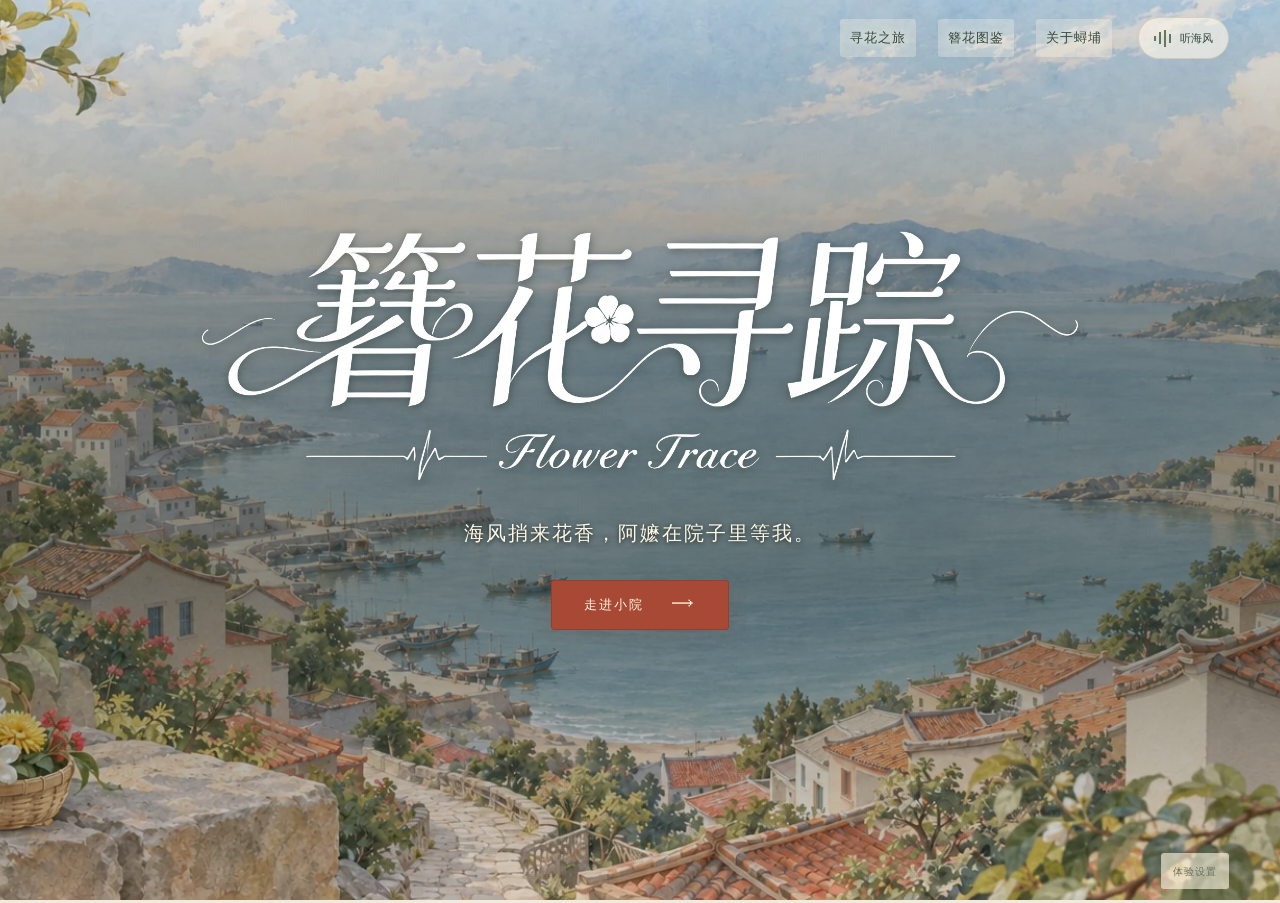
==== commit 4c562e89: "Restore original background images without low-resolution previews" ====
--- a/index.html
+++ b/index.html
@@ -9,16 +9,15 @@
   <link rel="icon" href="data:,">
   <!-- web-entry:start -->
   <style>.landscape{position:fixed;inset:0;z-index:-3;background-position:center;background-size:cover;background-repeat:no-repeat}</style>
-  <link id="scene-priority" rel="preload" as="image" href="assets/cover-harbor-v2-b4b91d533e.webp" fetchpriority="high">
+  <link id="scene-priority" rel="preload" as="image" href="assets/cover-harbor-v2.webp" fetchpriority="high">
   <link rel="preload" as="image" href="assets/art/title-flower-trace.webp" fetchpriority="high">
-  <script>window.ZANHUA_BACKGROUNDS={"assets/cover-harbor-v2.webp":{"src":"assets/cover-harbor-v2-b4b91d533e.webp","preview":"[data-uri]"},"assets/scene-1.webp":{"src":"assets/scene-1-317fdc791c.webp","preview":"[data-uri]"},"assets/scene-2.webp":{"src":"assets/scene-2-cbbe3b5e9f.webp","preview":"[data-uri]"},"assets/scene-3.webp":{"src":"assets/scene-3-fa9772f12a.webp","preview":"[data-uri]"},"assets/scene-4.webp":{"src":"assets/scene-4-df1ccf90ce.webp","preview":"[data-uri]"}};</script>
   <link rel="stylesheet" href="assets/site-d7b8ce41ef87.css">
-  <script defer src="assets/site-4aa123619e6c.js"></script>
+  <script defer src="assets/site-4f2b7adbde29.js"></script>
   <!-- web-entry:end -->
 </head>
 <body>
   <a class="skip-link" href="#main">跳到体验内容</a>
-  <div class="landscape" aria-hidden="true" style="background-image:url('[data-uri]')"></div>
+  <div class="landscape" aria-hidden="true" style="background-image:url('assets/cover-harbor-v2.webp')"></div>
   <div class="paper-grain" aria-hidden="true"></div>
   <header class="site-header">
     <button class="brand" data-action="home" aria-label="簪花寻踪首页"><span class="brand-seal">簪<br>花</span><span>簪花寻踪<small>FLOWERS OF XUNPU</small></span></button>
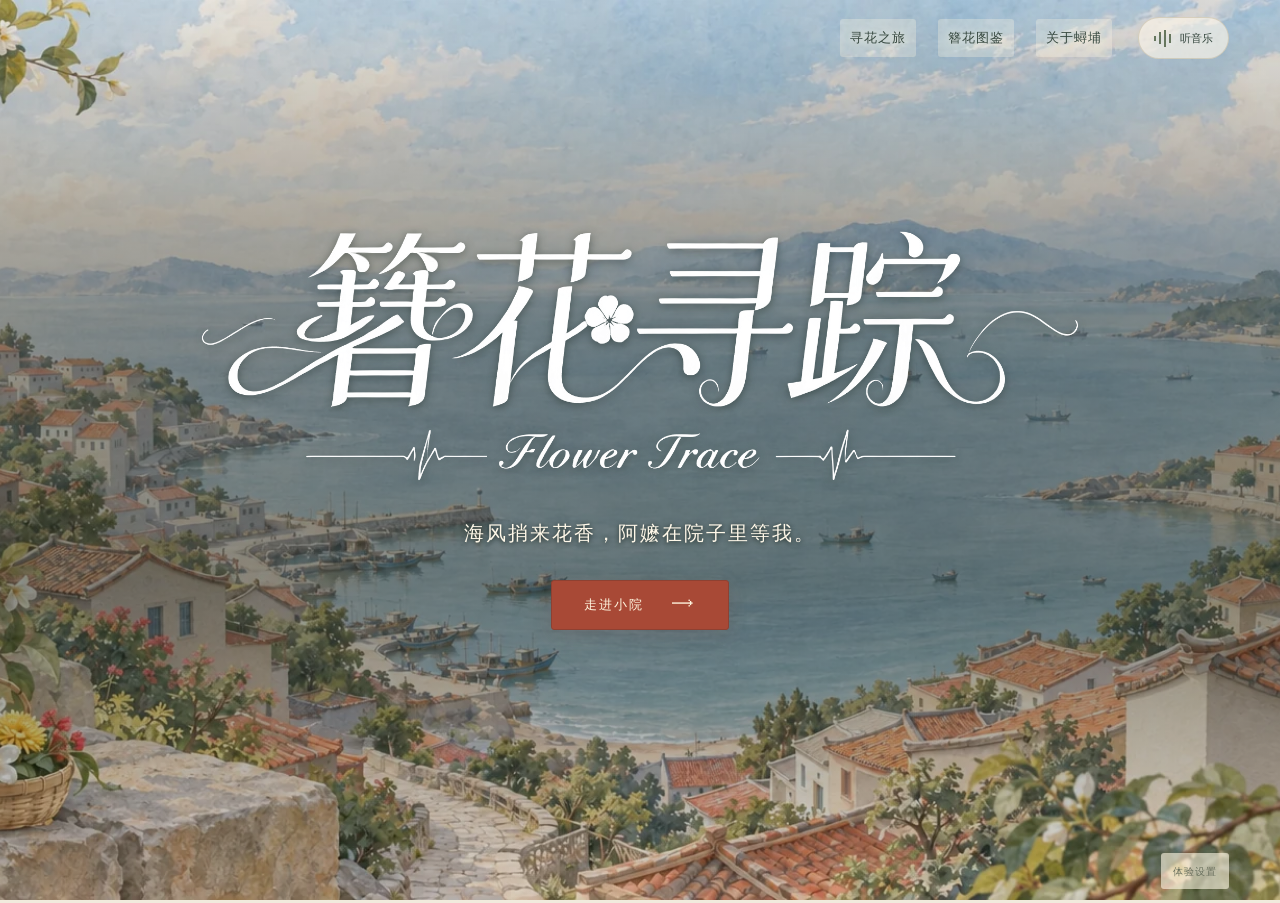
==== commit a2d1a4d0: "Replace sea ambience with light background music" ====
--- a/index.html
+++ b/index.html
@@ -12,7 +12,7 @@
   <link id="scene-priority" rel="preload" as="image" href="assets/cover-harbor-v2.webp" fetchpriority="high">
   <link rel="preload" as="image" href="assets/art/title-flower-trace.webp" fetchpriority="high">
   <link rel="stylesheet" href="assets/site-d7b8ce41ef87.css">
-  <script defer src="assets/site-4f2b7adbde29.js"></script>
+  <script defer src="assets/site-b2e0d3ccfe7c.js"></script>
   <!-- web-entry:end -->
 </head>
 <body>
@@ -26,7 +26,7 @@
       <button data-action="gallery" data-nav="gallery">簪花图鉴</button>
       <button data-action="about" data-nav="about">关于蟳埔</button>
     </nav>
-    <button class="sound-button" data-action="sound" aria-pressed="false" title="开启海风环境音"><span class="sound-bars" aria-hidden="true"><i></i><i></i><i></i><i></i></span><span class="sound-label">听海风</span></button>
+    <button class="sound-button" data-action="sound" aria-pressed="false" title="开启轻快音乐"><span class="sound-bars" aria-hidden="true"><i></i><i></i><i></i><i></i></span><span class="sound-label">听音乐</span></button>
   </header>
   <main id="main" tabindex="-1"></main>
   <footer class="site-footer"><button data-action="settings" aria-label="体验设置与插画素材">体验设置</button></footer>
